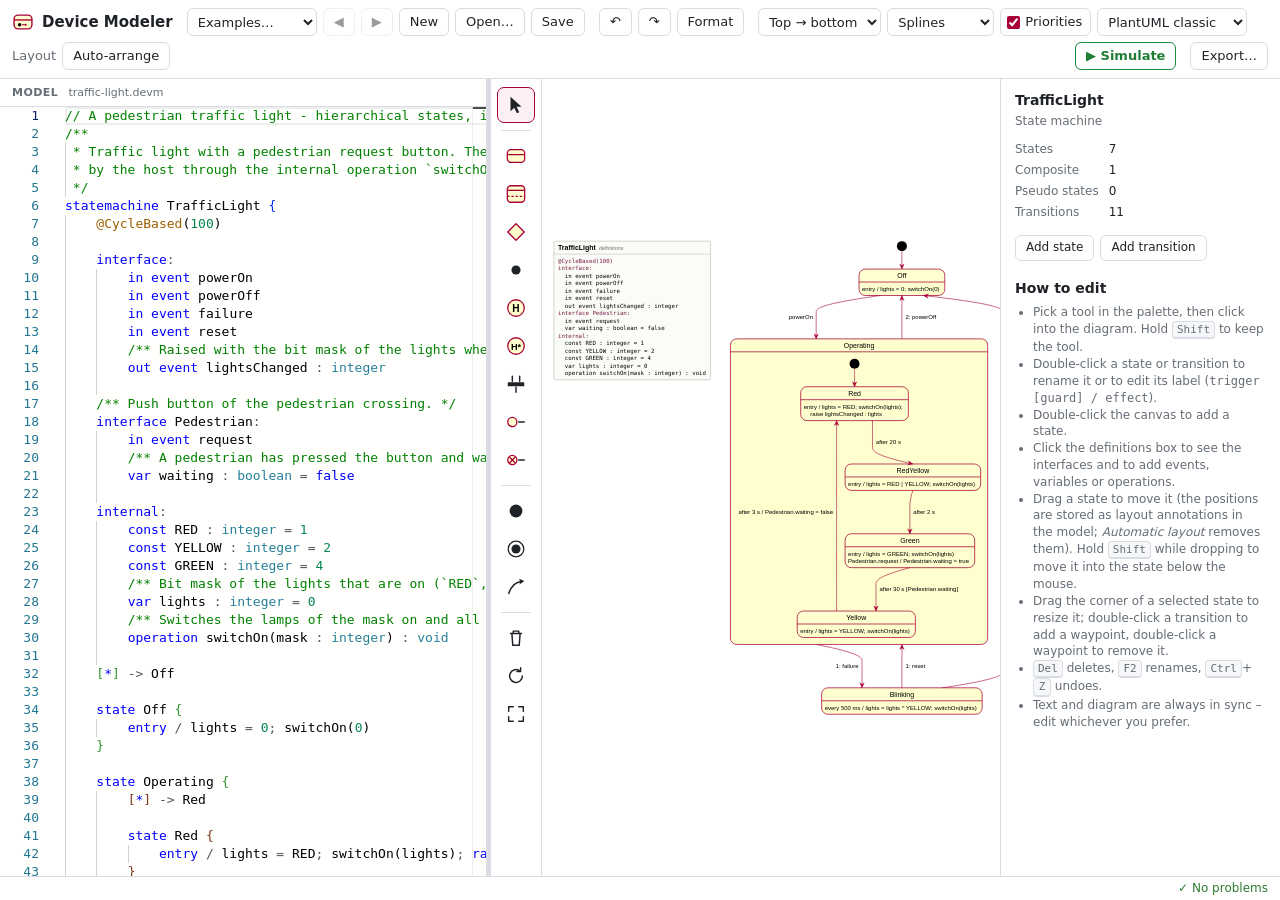
==== claude-device-modeling/index.html @ d7d66daa "Pages: claude/device-modeling (ff1fe227129e384392d57b3a74434808f0a5ba66)" ====
<!doctype html>
<html lang="en">
<head>
    <meta charset="UTF-8" />
    <meta name="viewport" content="width=device-width, initial-scale=1.0" />
    <title>Device Modeler</title>
    <link rel="icon" href="data:image/svg+xml,%3Csvg xmlns='http://www.w3.org/2000/svg' viewBox='0 0 32 32'%3E%3Crect x='3' y='6' width='26' height='20' rx='6' fill='%23fefece' stroke='%23a80036' stroke-width='2'/%3E%3Cline x1='3' y1='13' x2='29' y2='13' stroke='%23a80036' stroke-width='2'/%3E%3C/svg%3E" />
  <script type="module" crossorigin src="./assets/index-OxEZgNRD.js"></script>
  <link rel="stylesheet" crossorigin href="./assets/index-o0BodVpq.css">
</head>
<body>
    <header class="toolbar">
        <div class="brand" title="Hierarchical State Machine Modeler">
            <svg viewBox="0 0 32 32" width="22" height="22" aria-hidden="true"><rect x="3" y="6" width="26" height="20" rx="6" fill="#fefece" stroke="#a80036" stroke-width="2"/><line x1="3" y1="13" x2="29" y2="13" stroke="#a80036" stroke-width="2"/><circle cx="11" cy="20" r="2.5" fill="#000"/><path d="M14 20 H20" stroke="#a80036" stroke-width="1.5"/><path d="M22 20 l-3 -2 v4 z" fill="#a80036"/></svg>
            <span>Device Modeler</span>
        </div>
        <div class="group">
            <select id="example-select" title="Load an example or open a file of the workspace (imports are resolved against these files)">
                <option value="">Examples…</option>
            </select>
            <button id="btn-back" title="Back (Alt+←)" aria-label="Back" disabled>◀</button>
            <button id="btn-forward" title="Forward (Alt+→)" aria-label="Forward" disabled>▶</button>
            <button id="btn-new" title="New state machine">New</button>
            <button id="btn-open" title="Open .devm files (the other files of a multiple selection can be imported) or import an itemis CREATE .sct file">Open…</button>
            <button id="btn-save" title="Download the model (.devm)">Save</button>
            <input type="file" id="file-input" accept=".devm,.txt,.sct,.h,.hpp,.hh,.hxx" multiple hidden />
        </div>
        <div class="group">
            <button id="btn-undo" title="Undo (Ctrl+Z)">↶</button>
            <button id="btn-redo" title="Redo (Ctrl+Y)">↷</button>
            <button id="btn-format" title="Format the text (Shift+Alt+F)">Format</button>
        </div>
        <div class="group">
            <label><span class="label-text">Layout</span>
                <select id="direction-select" title="Layout direction">
                    <option value="DOWN">Top → bottom</option>
                    <option value="RIGHT">Left → right</option>
                </select>
            </label>
            <label><span class="label-text">Edges</span>
                <select id="routing-select" title="Edge routing">
                    <option value="SPLINES">Splines</option>
                    <option value="ORTHOGONAL">Orthogonal</option>
                    <option value="POLYLINE">Polyline</option>
                </select>
            </label>
            <label class="toggle" title="Show the priorities of transitions leaving a state with several outgoing transitions">
                <input type="checkbox" id="priorities-toggle" checked /><span>Priorities</span>
            </label>
            <label><span class="label-text">Theme</span>
                <select id="theme-select" title="Theme">
                    <option value="classic">PlantUML classic</option>
                    <option value="modern">PlantUML modern</option>
                    <option value="dark">Dark</option>
                </select>
            </label>
        </div>
        <div class="group" id="layout-group">
            <span class="label-text layout-label">Layout</span>
            <button id="btn-arrange" title="Arrange all elements automatically and keep the positions as layout annotations in the model (they can then be adjusted by dragging)">Auto-arrange</button>
            <button id="btn-reset-layout" title="Remove the layout annotations from the model: the diagram is laid out automatically again (an earlier arrangement is restored with undo, Ctrl+Z)" hidden>Automatic layout</button>
        </div>
        <div class="spacer"></div>
        <div class="group">
            <button id="btn-simulate" class="simulate" title="Simulate the state machine (the model must not contain errors)">▶ Simulate</button>
        </div>
        <div class="group">
            <button id="btn-export" title="Export the diagram as SVG or PNG">Export…</button>
        </div>
    </header>
    <main>
        <section id="editor-pane">
            <div class="pane-title">Model <span id="file-name"></span></div>
            <div id="editor"></div>
        </section>
        <div id="splitter" title="Drag to resize"></div>
        <section id="diagram-pane">
            <div id="palette" role="toolbar" aria-label="Tools"></div>
            <div id="diagram-area" class="theme-classic">
                <div id="sprotty"></div>
                <div id="sprotty_hidden"></div>
                <div id="diagram-banner" hidden></div>
                <div id="diagram-hint"></div>
            </div>
            <aside id="properties"></aside>
        </section>
    </main>
    <footer id="statusbar">
        <span id="status-message"></span>
        <span class="spacer"></span>
        <span id="status-problems"></span>
    </footer>
    <div id="modal" hidden>
        <div class="modal-dialog">
            <div class="modal-header"><span id="modal-title"></span><button id="modal-close" title="Close">✕</button></div>
            <div id="modal-body"></div>
        </div>
    </div>
</body>
</html>
---- claude-device-modeling/assets/index-o0BodVpq.css ----
.sprotty{padding:0;font-family:Helvetica Neue,Helvetica,Arial,sans-serif}.sprotty-root{position:relative}.sprotty-hidden{display:block;position:absolute;width:0px;height:0px}.sprotty-popup{font-family:Helvetica Neue,Helvetica,Arial,sans-serif;position:absolute;background:#fff;border-radius:5px;border:1px solid;max-width:400px;min-width:100px}.sprotty-popup>div{margin:10px}.sprotty-popup-closed{display:none}.sprotty-projection-bar.horizontal{position:absolute;width:100%;height:20px;left:0;bottom:0}.sprotty-projection-bar.vertical{position:absolute;width:20px;height:100%;right:0;top:0}.sprotty-viewport{z-index:1;border-style:solid;border-width:2px}.sprotty-projection-bar.horizontal .sprotty-projection,.sprotty-projection-bar.horizontal .sprotty-viewport{position:absolute;height:100%;top:0}.sprotty-projection-bar.vertical .sprotty-projection,.sprotty-projection-bar.vertical .sprotty-viewport{position:absolute;width:100%;left:0}@keyframes spin{to{transform:rotate(360deg)}}.animation-spin{animation:spin 1.5s linear infinite}.sprotty-missing{stroke-width:1;stroke:red;fill:red;font-size:14pt;text-anchor:start}.sprotty-junction{stroke:#000;stroke-width:1;fill:#fff}:root{--ui-bg: #f6f7f9;--ui-panel: #ffffff;--ui-border: #d9dde3;--ui-text: #1f2328;--ui-muted: #656d76;--ui-accent: #a80036;--ui-accent-soft: #fdf0f3;--ui-select: #1a73e8;--ui-input: #ffffff;--ui-hover: #eef0f3;color-scheme:light}body.ui-dark{--ui-bg: #16191d;--ui-panel: #1e2227;--ui-border: #343a42;--ui-text: #e6edf3;--ui-muted: #8b949e;--ui-accent: #ff7b9c;--ui-accent-soft: #2d1f25;--ui-select: #58a6ff;--ui-input: #16191d;--ui-hover: #2a3038;color-scheme:dark}*{box-sizing:border-box}html,body{margin:0;height:100%;overflow:hidden}body{display:grid;grid-template-rows:auto 1fr auto;font:13px/1.4 system-ui,-apple-system,Segoe UI,Roboto,sans-serif;color:var(--ui-text);background:var(--ui-bg)}button,select,input,textarea{font:inherit;color:inherit}button,select{height:28px;padding:0 10px;border:1px solid var(--ui-border);border-radius:6px;background:var(--ui-panel);cursor:pointer}button:hover,select:hover{background:var(--ui-hover)}button.primary{background:var(--ui-accent);border-color:var(--ui-accent);color:#fff}.toolbar{display:flex;flex-wrap:wrap;align-items:center;gap:6px 14px;padding:8px 12px;background:var(--ui-panel);border-bottom:1px solid var(--ui-border)}.toolbar .brand{display:flex;align-items:center;gap:8px;font-weight:650;font-size:15px;white-space:nowrap}.toolbar .group{display:flex;align-items:center;gap:6px}.toolbar label{display:flex;align-items:center;gap:5px;color:var(--ui-muted)}.toolbar label select{color:var(--ui-text)}.toolbar label.toggle{height:28px;padding:0 8px 0 6px;border:1px solid var(--ui-border);border-radius:6px;background:var(--ui-panel);color:var(--ui-text);cursor:pointer;user-select:none}.toolbar label.toggle input{margin:0;accent-color:var(--ui-accent)}.toolbar select{max-width:150px;padding:0 6px}#example-select{max-width:130px}@media(max-width:1600px){.toolbar label .label-text{display:none}}.spacer{flex:1}main{display:grid;grid-template-columns:var(--editor-width, 38%) 5px 1fr;min-height:0}#editor-pane{display:flex;flex-direction:column;min-width:0;background:var(--ui-panel)}.pane-title{padding:6px 12px;font-size:11px;font-weight:600;letter-spacing:.04em;text-transform:uppercase;color:var(--ui-muted);border-bottom:1px solid var(--ui-border)}.pane-title #file-name{text-transform:none;font-weight:400;letter-spacing:0;margin-left:6px}#editor{flex:1;min-height:0}#splitter{cursor:col-resize;background:var(--ui-border)}#splitter:hover,#splitter.dragging{background:var(--ui-select)}#diagram-pane{position:relative;display:grid;grid-template-columns:auto 1fr auto;min-width:0;min-height:0}#palette{display:flex;flex-direction:column;gap:2px;padding:8px 6px;background:var(--ui-panel);border-right:1px solid var(--ui-border);overflow-y:auto}#palette .separator{height:1px;margin:5px 4px;background:var(--ui-border)}#palette button{display:grid;place-items:center;width:38px;height:36px;padding:0;border:1px solid transparent;background:transparent;border-radius:7px}#palette button:hover{background:var(--ui-hover)}#palette button.active{background:var(--ui-accent-soft);border-color:var(--ui-accent)}#palette button:disabled{opacity:.35;cursor:default}.icon-state{fill:#fefece;stroke:#a80036;stroke-width:1.4}.icon-stroke{stroke:#a80036;stroke-width:1.4}.icon-fill-dark{fill:var(--ui-text)}.icon-final{fill:none;stroke:var(--ui-text);stroke-width:1.4}.icon-edge{fill:none;stroke:var(--ui-text);stroke-width:1.6;stroke-linecap:round;stroke-linejoin:round}.icon-arrow{fill:var(--ui-text)}.icon-text{fill:#000;font-weight:700}.icon-thread{fill:#f4f7fb;stroke:#7f95ab;stroke-width:1.4}.icon-port-async{fill:#a80036;stroke:#a80036;stroke-width:1.4}.icon-port-sync{fill:#fff;stroke:#a80036;stroke-width:1.4}.icon-chevron{fill:none;stroke:#a80036;stroke-width:1.4;stroke-linecap:round;stroke-linejoin:round}.icon-chevron-light{fill:none;stroke:#fff;stroke-width:1.4;stroke-linecap:round;stroke-linejoin:round}#diagram-area{position:relative;user-select:none;min-width:0;min-height:0;overflow:hidden}#sprotty{position:absolute;inset:0;background:var(--devm-bg)}#sprotty svg:focus{outline:none}#diagram-area.tool-active svg{cursor:crosshair}#sprotty svg{width:100%;height:100%;display:block}#sprotty_hidden{position:absolute;visibility:hidden;width:0;height:0;overflow:hidden}#diagram-banner{position:absolute;top:10px;left:50%;transform:translate(-50%);padding:6px 14px;border-radius:6px;background:#fff4e5;border:1px solid #f5a623;color:#6b4200;box-shadow:0 2px 8px #0000001f;pointer-events:none}#diagram-hint{position:absolute;bottom:10px;left:50%;transform:translate(-50%);padding:5px 12px;border-radius:14px;background:#1f2328d9;color:#fff;font-size:12px;pointer-events:none;width:max-content;max-width:calc(100% - 40px);box-sizing:border-box;text-align:center;opacity:0;transition:opacity .15s}#diagram-hint.visible{opacity:1}#diagram-breadcrumb{position:absolute;top:10px;left:12px;max-width:calc(100% - 260px);display:flex;flex-wrap:wrap;align-items:center;gap:4px 6px;padding:4px 10px;border-radius:6px;background:var(--ui-panel);border:1px solid var(--ui-border);box-shadow:0 2px 6px #00000014;font-size:12px;color:var(--ui-text, inherit)}#diagram-breadcrumb[hidden]{display:none}#diagram-breadcrumb .breadcrumb-prefix{color:var(--ui-muted, #6a737d)}#diagram-breadcrumb a,#properties a.nav-link{color:var(--ui-accent, #0969da);text-decoration:none}#diagram-breadcrumb a:hover,#properties a.nav-link:hover{text-decoration:underline}#diagram-breadcrumb .breadcrumb-current{font-weight:600}#diagram-breadcrumb .breadcrumb-separator{color:var(--ui-muted, #6a737d)}#sprotty .ibd-instance-type:hover,#sprotty .ibd-port-type:hover{text-decoration:underline;cursor:pointer}#sprotty .ibd-type{cursor:pointer}.connector-preview{position:absolute;inset:0;width:100%;height:100%;pointer-events:none;overflow:visible}.connector-preview line{stroke:var(--devm-select, #1a73e8);stroke-width:1.6;stroke-dasharray:5 4}.connector-preview line.status-ok{stroke:#2e7d32;stroke-dasharray:none}.connector-preview line.status-problem{stroke:#ef6c00}.connector-preview line.status-invalid{stroke:#c62828}#sprotty .ibd-port.connect-ok .ibd-port-shape{stroke:#2e7d32;stroke-width:3px}#sprotty .ibd-port.connect-problem .ibd-port-shape{stroke:#ef6c00;stroke-width:3px}#sprotty .ibd-port.connect-invalid{opacity:.35}#sprotty .ibd-port.connect-source .ibd-port-shape{stroke:var(--devm-select, #1a73e8);stroke-width:3px}#properties .route-section{margin:10px 0 6px}#properties .route-title{font-weight:600;margin-bottom:3px}#properties .route-list{margin:0;padding-left:18px}#properties .route-file{color:var(--ui-muted, #6a737d);font-size:12px}#properties .route-path{font-family:ui-monospace,SFMono-Regular,Menlo,Consolas,monospace;font-size:12px;line-height:1.5}.inline-editor.chooser{padding:6px;border:1px solid var(--ui-border);border-radius:8px;background:var(--ui-panel);box-shadow:0 6px 18px #0003}.chooser-title{margin:0 2px 5px;font-weight:600;font-size:12px}.inline-editor.chooser .chooser-list{max-height:240px;overflow-y:auto;max-width:none;box-shadow:none}.chooser-detail{float:right;opacity:.65;font-size:11px}.chooser-empty{opacity:.6;cursor:default}.ibd-element-choice{position:absolute;top:10px;right:12px;display:flex;align-items:center;gap:6px;padding:4px 8px;border-radius:6px;background:var(--ui-panel);border:1px solid var(--ui-border);box-shadow:0 2px 6px #00000014;font-size:12px;color:var(--ui-text, inherit)}.ibd-element-choice[hidden]{display:none}body:not(.structure-mode) .ibd-element-choice{display:none}#properties{width:280px;overflow-y:auto;background:var(--ui-panel);border-left:1px solid var(--ui-border);padding:12px 14px}#properties h2{margin:0 0 2px;font-size:14px}#properties .kind{color:var(--ui-muted);font-size:12px;margin-bottom:12px}#properties .field{display:flex;flex-direction:column;gap:3px;margin-bottom:10px}#properties .field>span{font-size:11px;font-weight:600;color:var(--ui-muted);text-transform:uppercase;letter-spacing:.03em}#properties input,#properties select,#properties textarea{width:100%;height:28px;padding:3px 7px;border:1px solid var(--ui-border);border-radius:5px;background:var(--ui-input);font-family:ui-monospace,SFMono-Regular,Menlo,Consolas,monospace;font-size:12px}#properties input:focus,#properties select:focus{outline:2px solid var(--ui-select);outline-offset:-1px}#properties .actions{display:flex;flex-wrap:wrap;gap:6px;margin-top:14px}#properties .actions button{font-size:12px;height:26px}#properties button.danger{color:#d32f2f}#properties .hint{color:var(--ui-muted);font-size:12px}#properties .problems{margin:10px 0;padding:0;list-style:none}#properties .problems li{padding:5px 7px;margin-bottom:4px;border-radius:5px;font-size:12px;background:#fff4e5;color:#6b4200}#properties .problems li.error{background:#fdecea;color:#8a1c1c}body.ui-dark #properties .problems li{background:#3a2e1a;color:#f5d08a}body.ui-dark #properties .problems li.error{background:#3d1f1f;color:#ffb4b4}#properties dl{display:grid;grid-template-columns:auto 1fr;gap:4px 10px;margin:8px 0;font-size:12px}#properties dt{color:var(--ui-muted)}#properties dd{margin:0}#properties kbd{display:inline-block;min-width:18px;padding:0 4px;border:1px solid var(--ui-border);border-bottom-width:2px;border-radius:4px;font-size:11px;text-align:center;background:var(--ui-bg)}#statusbar{display:flex;gap:12px;padding:3px 12px;font-size:12px;color:var(--ui-muted);background:var(--ui-panel);border-top:1px solid var(--ui-border);min-height:24px}#statusbar .error{color:#d32f2f}#statusbar .warning{color:#b7791f}#statusbar .ok{color:#2e7d32}#status-problems{cursor:pointer}.inline-editor{position:fixed;z-index:100}.inline-editor input{width:100%;height:30px;padding:0 8px;border:2px solid var(--ui-select);border-radius:6px;background:var(--ui-input);box-shadow:0 4px 14px #0000002e;font-family:ui-monospace,SFMono-Regular,Menlo,Consolas,monospace;font-size:13px;outline:none}.inline-editor.invalid input{border-color:#d32f2f}.inline-editor-message{margin-top:3px;padding:0 4px;color:#d32f2f;font-size:12px;background:var(--ui-panel);border-radius:4px}.inline-editor-message:empty{display:none}.inline-editor-completions{margin:3px 0 0;padding:3px 0;list-style:none;max-width:320px;background:var(--ui-panel);border:1px solid var(--ui-border);border-radius:6px;box-shadow:0 4px 14px #0000002e;font-family:ui-monospace,SFMono-Regular,Menlo,Consolas,monospace;font-size:12px}.inline-editor-completions[hidden]{display:none}.inline-editor-completions li{padding:2px 10px;cursor:pointer}.inline-editor-completions li.selected{background:var(--ui-select);color:#fff}#properties .field-error{margin:-4px 0 8px;color:#d32f2f;font-size:12px}#properties .field-error:empty{display:none}#properties .definition-lines{margin:6px 0 10px;padding:6px 8px;max-height:260px;overflow:auto;border:1px solid var(--ui-border);border-radius:6px;background:var(--ui-bg);font-family:ui-monospace,SFMono-Regular,Menlo,Consolas,monospace;font-size:12px;white-space:pre}#properties fieldset{margin:12px 0 0;padding:8px 10px 4px;border:1px solid var(--ui-border);border-radius:6px}#properties legend{padding:0 4px;font-weight:600}#properties .row{display:flex;gap:8px}#properties .row>*{flex:1;min-width:0}#modal{position:fixed;inset:0;z-index:200;display:grid;place-items:center;background:#00000059}#modal[hidden]{display:none}.modal-dialog{width:min(760px,92vw);max-height:86vh;display:flex;flex-direction:column;background:var(--ui-panel);border-radius:10px;box-shadow:0 10px 40px #0000004d}.modal-header{display:flex;align-items:center;justify-content:space-between;padding:10px 14px;font-weight:600;border-bottom:1px solid var(--ui-border)}.modal-header button{border:none;background:transparent}#modal-body{padding:14px;overflow:auto}#modal-body textarea{width:100%;height:50vh;padding:8px;border:1px solid var(--ui-border);border-radius:6px;background:var(--ui-input);font-family:ui-monospace,SFMono-Regular,Menlo,Consolas,monospace;font-size:12px;resize:vertical}#modal-body .actions{display:flex;gap:8px;margin-top:10px;align-items:center}#modal-body a{color:var(--ui-select)}.devm-selected-range{background:#1a73e824;border-radius:2px}@media(max-width:900px){main{grid-template-columns:1fr;grid-template-rows:35% 5px 1fr}#splitter{cursor:row-resize}#properties{display:none}}.toolbar .layout-label{color:var(--ui-muted)}.toolbar .segmented{display:inline-flex}.toolbar .segmented button{border-radius:0}.toolbar .segmented button:first-child{border-radius:6px 0 0 6px}.toolbar .segmented button:last-child{border-radius:0 6px 6px 0;margin-left:-1px}.toolbar .segmented button.active{background:var(--ui-accent);border-color:var(--ui-accent);color:#fff}.toolbar button.simulate{font-weight:600;color:#1e7e34;border-color:#1e8e3e}.toolbar button.simulate.active{background:#1e8e3e;color:#fff}body.ui-dark .toolbar button.simulate:not(.active){color:#4ade80}.toolbar button:disabled,.toolbar select:disabled,.toolbar label.toggle:has(input:disabled){opacity:.45;cursor:default}body.simulating #palette{opacity:.5}body.simulating #editor-pane .pane-title:after{content:"read-only while simulating";margin-left:8px;padding:1px 6px;border-radius:8px;background:#1e8e3e;color:#fff;text-transform:none;letter-spacing:0;font-weight:500}#properties.simulation{width:360px;padding:10px 12px}#properties .sim-header{display:flex;align-items:center;gap:8px}#properties .sim-header h2{flex:1;overflow:hidden;text-overflow:ellipsis;white-space:nowrap}#properties .sim-header .sim-stop{height:24px;font-size:12px}#properties.simulation .kind{margin-bottom:6px}#properties .sim-status{padding:4px 8px;margin-bottom:8px;border-radius:5px;font-size:12px;background:var(--ui-hover)}#properties .sim-status.playing{background:#e3f5e6;color:#1b5e20}#properties .sim-status.final{background:#e8eaf6;color:#283593}#properties .sim-status.error{background:#fdecea;color:#8a1c1c}body.ui-dark #properties .sim-status.playing{background:#1d3524;color:#9be9a8}body.ui-dark #properties .sim-status.final{background:#23263d;color:#b4bcff}body.ui-dark #properties .sim-status.error{background:#3d1f1f;color:#ffb4b4}#properties .sim-error,#properties .sim-break{padding:8px 10px;margin-bottom:8px;border-radius:6px;font-size:12px;border:1px solid #d32f2f;background:#fdecea;color:#8a1c1c;word-break:break-word}#properties .sim-break{border-color:#e53935;background:#fff4f4}body.ui-dark #properties .sim-error,body.ui-dark #properties .sim-break{background:#3d1f1f;color:#ffb4b4}#properties .sim-error .sim-row,#properties .sim-break .sim-row{margin-top:6px}#properties .sim-controls{display:flex;flex-direction:column;gap:6px;padding-bottom:8px;border-bottom:1px solid var(--ui-border)}#properties .sim-row{display:flex;align-items:center;gap:6px}#properties .sim-row button{height:26px;font-size:12px;padding:0 8px;white-space:nowrap}#properties .sim-row input{width:90px;height:26px}#properties .sim-row select{width:auto;height:26px}#properties .sim-label{min-width:54px;font-size:11px;font-weight:600;color:var(--ui-muted);text-transform:uppercase;letter-spacing:.03em}#properties .sim-time{font-family:ui-monospace,SFMono-Regular,Menlo,Consolas,monospace;font-size:13px;font-weight:600}#properties button.sim-play.active{background:#1e8e3e;border-color:#1e8e3e;color:#fff}#properties button:disabled{opacity:.45;cursor:default}#properties .sim-check{display:flex;align-items:center;gap:6px;font-size:12px}#properties .sim-check input,#properties input.sim-input[type=checkbox]{width:auto;height:auto;margin:0}#properties .sim-section{border-bottom:1px solid var(--ui-border);padding:6px 0}#properties .sim-section>summary{cursor:pointer;font-size:11px;font-weight:600;color:var(--ui-muted);text-transform:uppercase;letter-spacing:.03em;margin-bottom:4px}#properties .sim-active{display:flex;flex-wrap:wrap;gap:4px}#properties .sim-chip{padding:1px 7px;border-radius:10px;background:#d4f5cc;border:1px solid #1e8e3e;color:#145c28;font-size:12px}body.ui-dark #properties .sim-chip{background:#1f4a2b;border-color:#4ade80;color:#c9f7d3}#properties .sim-group{margin:6px 0 2px;font-size:11px;font-style:italic;color:var(--ui-muted)}#properties .sim-event-row{display:flex;gap:6px;margin-bottom:4px}#properties button.sim-event{flex:1;height:26px;font-size:12px;text-align:left;font-family:ui-monospace,SFMono-Regular,Menlo,Consolas,monospace}#properties .sim-event-row input{width:90px;height:26px}#properties button.sim-event.pending{border-color:var(--ui-select);background:#1a73e81f}#properties button.sim-event.pending:after{content:"pending";float:right;font-family:system-ui,sans-serif;font-size:10px;color:var(--ui-select)}#properties .sim-table{width:100%;border-collapse:collapse;font-size:12px}#properties .sim-table th{text-align:left;font-weight:500;color:var(--ui-muted);font-size:11px}#properties .sim-table td{padding:2px 4px 2px 0;vertical-align:middle}#properties .sim-table .sim-name{font-family:ui-monospace,SFMono-Regular,Menlo,Consolas,monospace;width:45%;overflow-wrap:anywhere}#properties .sim-table .sim-value{font-family:ui-monospace,SFMono-Regular,Menlo,Consolas,monospace}#properties .sim-table .sim-value input{height:24px}#properties .sim-table .sim-calls{text-align:right;width:40px;font-variant-numeric:tabular-nums}#properties .sim-group-row td{padding-top:6px;font-size:11px;font-style:italic;color:var(--ui-muted)}#properties tr.flash td{animation:sim-flash 1.2s ease-out}@keyframes sim-flash{0%{background:#ffe082}to{background:transparent}}#properties input.invalid{outline:2px solid #d32f2f;outline-offset:-1px}#properties .sim-log{margin:0;padding:0;list-style:none;max-height:180px;overflow-y:auto;font-family:ui-monospace,SFMono-Regular,Menlo,Consolas,monospace;font-size:11.5px}#properties .sim-log li{padding:1px 2px;white-space:nowrap;overflow:hidden;text-overflow:ellipsis}#properties .sim-log li.link{cursor:pointer}#properties .sim-log li.link:hover{background:var(--ui-hover)}#properties .sim-log .sim-t{display:inline-block;min-width:62px;margin-right:6px;color:var(--ui-muted)}#properties .sim-log li.sim-trace-step{margin-top:3px;font-weight:600}#properties .sim-log li.sim-trace-transition{color:#b85c00}#properties .sim-log li.sim-trace-enter{color:#1e7e34}#properties .sim-log li.sim-trace-exit{color:#6e6e6e}#properties .sim-log li.sim-trace-info{color:#d32f2f}body.ui-dark #properties .sim-log li.sim-trace-transition{color:#ffa94d}body.ui-dark #properties .sim-log li.sim-trace-enter{color:#4ade80}body.ui-dark #properties .sim-log li.sim-trace-exit{color:#8b949e}#properties .sim-struct>summary{cursor:pointer;font-family:ui-monospace,SFMono-Regular,Menlo,Consolas,monospace;font-size:11px;color:var(--ui-muted);overflow-wrap:anywhere}#properties .sim-struct[open]>summary{margin-bottom:2px}#properties .sim-struct-table{width:100%;border-collapse:collapse;border-left:2px solid var(--ui-border)}#properties .sim-struct-table td{padding:1px 0 1px 6px;vertical-align:middle}#properties .sim-struct-table .sim-name{width:1%;white-space:nowrap;font-size:11px;color:var(--ui-muted)}#properties .sim-event-row:has(>.sim-struct){flex-direction:column;gap:2px}#properties select.sim-enum{width:100%}.monaco-aria-container{position:absolute;left:-999em}::-ms-clear{display:none}.monaco-editor .editor-widget input{color:inherit}.monaco-editor{position:relative;overflow:visible;-webkit-text-size-adjust:100%;color:var(--vscode-editor-foreground);background-color:var(--vscode-editor-background);overflow-wrap:initial}.monaco-editor-background{background-color:var(--vscode-editor-background)}.monaco-editor .rangeHighlight{background-color:var(--vscode-editor-rangeHighlightBackground);box-sizing:border-box;border:1px solid var(--vscode-editor-rangeHighlightBorder)}.monaco-editor.hc-black .rangeHighlight,.monaco-editor.hc-light .rangeHighlight{border-style:dotted}.monaco-editor .symbolHighlight{background-color:var(--vscode-editor-symbolHighlightBackground);box-sizing:border-box;border:1px solid var(--vscode-editor-symbolHighlightBorder)}.monaco-editor.hc-black .symbolHighlight,.monaco-editor.hc-light .symbolHighlight{border-style:dotted}.monaco-editor .overflow-guard{position:relative;overflow:hidden}.monaco-editor .view-overlays{position:absolute;top:0}.monaco-editor .view-overlays>div,.monaco-editor .margin-view-overlays>div{position:absolute;width:100%}.monaco-editor .squiggly-error{border-bottom:4px double var(--vscode-editorError-border)}.monaco-editor .squiggly-error:before{display:block;content:"";width:100%;height:100%;background:var(--vscode-editorError-background)}.monaco-editor .squiggly-warning{border-bottom:4px double var(--vscode-editorWarning-border)}.monaco-editor .squiggly-warning:before{display:block;content:"";width:100%;height:100%;background:var(--vscode-editorWarning-background)}.monaco-editor .squiggly-info{border-bottom:4px double var(--vscode-editorInfo-border)}.monaco-editor .squiggly-info:before{display:block;content:"";width:100%;height:100%;background:var(--vscode-editorInfo-background)}.monaco-editor .squiggly-hint{border-bottom:2px dotted var(--vscode-editorHint-border)}.monaco-editor.showUnused .squiggly-unnecessary{border-bottom:2px dashed var(--vscode-editorUnnecessaryCode-border)}.monaco-editor.showDeprecated .squiggly-inline-deprecated{text-decoration:line-through;text-decoration-color:var(--vscode-editor-foreground, inherit)}.monaco-scrollable-element>.scrollbar>.scra{cursor:pointer;font-size:11px!important}.monaco-scrollable-element>.visible{opacity:1;background:#0000;transition:opacity .1s linear;z-index:11}.monaco-scrollable-element>.invisible{opacity:0;pointer-events:none}.monaco-scrollable-element>.invisible.fade{transition:opacity .8s linear}.monaco-scrollable-element>.shadow{position:absolute;display:none}.monaco-scrollable-element>.shadow.top{display:block;top:0;left:3px;height:3px;width:100%;box-shadow:var(--vscode-scrollbar-shadow) 0 6px 6px -6px inset}.monaco-scrollable-element>.shadow.left{display:block;top:3px;left:0;height:100%;width:3px;box-shadow:var(--vscode-scrollbar-shadow) 6px 0 6px -6px inset}.monaco-scrollable-element>.shadow.top-left-corner{display:block;top:0;left:0;height:3px;width:3px}.monaco-scrollable-element>.shadow.top.left{box-shadow:var(--vscode-scrollbar-shadow) 6px 0 6px -6px inset}.monaco-scrollable-element>.scrollbar>.slider{background:var(--vscode-scrollbarSlider-background)}.monaco-scrollable-element>.scrollbar>.slider:hover{background:var(--vscode-scrollbarSlider-hoverBackground)}.monaco-scrollable-element>.scrollbar>.slider.active{background:var(--vscode-scrollbarSlider-activeBackground)}.monaco-editor .inputarea{min-width:0;min-height:0;margin:0;padding:0;position:absolute;outline:none!important;resize:none;border:none;overflow:hidden;color:transparent;background-color:transparent;z-index:-10}.monaco-editor .inputarea.ime-input{z-index:10;caret-color:var(--vscode-editorCursor-foreground);color:var(--vscode-editor-foreground)}.monaco-editor .margin-view-overlays .line-numbers{bottom:0;font-variant-numeric:tabular-nums;position:absolute;text-align:right;display:inline-block;vertical-align:middle;box-sizing:border-box;cursor:default}.monaco-editor .relative-current-line-number{text-align:left;display:inline-block;width:100%}.monaco-editor .margin-view-overlays .line-numbers.lh-odd{margin-top:1px}.monaco-editor .line-numbers{color:var(--vscode-editorLineNumber-foreground)}.monaco-editor .line-numbers.active-line-number{color:var(--vscode-editorLineNumber-activeForeground)}.monaco-editor .margin{background-color:var(--vscode-editorGutter-background)}.monaco-mouse-cursor-text{cursor:text}.monaco-editor .blockDecorations-container{position:absolute;top:0;pointer-events:none}.monaco-editor .blockDecorations-block{position:absolute;box-sizing:border-box}.monaco-editor .view-overlays .current-line,.monaco-editor .margin-view-overlays .current-line{display:block;position:absolute;left:0;top:0;box-sizing:border-box;height:100%}.monaco-editor .margin-view-overlays .current-line.current-line-margin.current-line-margin-both{border-right:0}.monaco-editor .lines-content .cdr{position:absolute;height:100%}.monaco-editor .glyph-margin{position:absolute;top:0}.monaco-editor .glyph-margin-widgets .cgmr{position:absolute;display:flex;align-items:center;justify-content:center}.monaco-editor .glyph-margin-widgets .cgmr.codicon-modifier-spin:before{position:absolute;top:50%;left:50%;transform:translate(-50%,-50%)}.monaco-editor .lines-content .core-guide{position:absolute;box-sizing:border-box;height:100%}.mtkcontrol{color:#fff!important;background:#960000!important}.mtkoverflow{background-color:var(--vscode-button-background, var(--vscode-editor-background));color:var(--vscode-button-foreground, var(--vscode-editor-foreground));border-width:1px;border-style:solid;border-color:var(--vscode-contrastBorder);border-radius:2px;padding:4px;cursor:pointer}.mtkoverflow:hover{background-color:var(--vscode-button-hoverBackground)}.monaco-editor.no-user-select .lines-content,.monaco-editor.no-user-select .view-line,.monaco-editor.no-user-select .view-lines{user-select:none;-webkit-user-select:none}.monaco-editor.mac .lines-content:hover,.monaco-editor.mac .view-line:hover,.monaco-editor.mac .view-lines:hover{user-select:text;-webkit-user-select:text;-ms-user-select:text}.monaco-editor.enable-user-select{user-select:initial;-webkit-user-select:initial}.monaco-editor .view-lines{white-space:nowrap}.monaco-editor .view-line{position:absolute;width:100%}.monaco-editor .lines-content>.view-lines>.view-line>span{top:0;bottom:0;position:absolute}.monaco-editor .mtkw{color:var(--vscode-editorWhitespace-foreground)!important}.monaco-editor .mtkz{display:inline-block;color:var(--vscode-editorWhitespace-foreground)!important}.monaco-editor .lines-decorations{position:absolute;top:0;background:#fff}.monaco-editor .margin-view-overlays .cldr{position:absolute;height:100%}.monaco-editor .margin-view-overlays .cmdr{position:absolute;left:0;width:100%;height:100%}.monaco-editor .minimap.slider-mouseover .minimap-slider{opacity:0;transition:opacity .1s linear}.monaco-editor .minimap.slider-mouseover:hover .minimap-slider,.monaco-editor .minimap.slider-mouseover .minimap-slider.active{opacity:1}.monaco-editor .minimap-slider .minimap-slider-horizontal{background:var(--vscode-minimapSlider-background)}.monaco-editor .minimap-slider:hover .minimap-slider-horizontal{background:var(--vscode-minimapSlider-hoverBackground)}.monaco-editor .minimap-slider.active .minimap-slider-horizontal{background:var(--vscode-minimapSlider-activeBackground)}.monaco-editor .minimap-shadow-visible{box-shadow:var(--vscode-scrollbar-shadow) -6px 0 6px -6px inset}.monaco-editor .minimap-shadow-hidden{position:absolute;width:0}.monaco-editor .minimap-shadow-visible{position:absolute;left:-6px;width:6px}.monaco-editor.no-minimap-shadow .minimap-shadow-visible{position:absolute;left:-1px;width:1px}.minimap.autohide{opacity:0;transition:opacity .5s}.minimap.autohide:hover{opacity:1}.monaco-editor .minimap{z-index:5}.monaco-editor .overlayWidgets{position:absolute;top:0;left:0}.monaco-editor .view-ruler{position:absolute;top:0;box-shadow:1px 0 0 0 var(--vscode-editorRuler-foreground) inset}.monaco-editor .scroll-decoration{position:absolute;top:0;left:0;height:6px;box-shadow:var(--vscode-scrollbar-shadow) 0 6px 6px -6px inset}.monaco-editor .lines-content .cslr{position:absolute}.monaco-editor .focused .selected-text{background-color:var(--vscode-editor-selectionBackground)}.monaco-editor .selected-text{background-color:var(--vscode-editor-inactiveSelectionBackground)}.monaco-editor .top-left-radius{border-top-left-radius:3px}.monaco-editor .bottom-left-radius{border-bottom-left-radius:3px}.monaco-editor .top-right-radius{border-top-right-radius:3px}.monaco-editor .bottom-right-radius{border-bottom-right-radius:3px}.monaco-editor.hc-black .top-left-radius{border-top-left-radius:0}.monaco-editor.hc-black .bottom-left-radius{border-bottom-left-radius:0}.monaco-editor.hc-black .top-right-radius{border-top-right-radius:0}.monaco-editor.hc-black .bottom-right-radius{border-bottom-right-radius:0}.monaco-editor.hc-light .top-left-radius{border-top-left-radius:0}.monaco-editor.hc-light .bottom-left-radius{border-bottom-left-radius:0}.monaco-editor.hc-light .top-right-radius{border-top-right-radius:0}.monaco-editor.hc-light .bottom-right-radius{border-bottom-right-radius:0}.monaco-editor .cursors-layer{position:absolute;top:0}.monaco-editor .cursors-layer>.cursor{position:absolute;overflow:hidden;box-sizing:border-box}.monaco-editor .cursors-layer.cursor-smooth-caret-animation>.cursor{transition:all 80ms}.monaco-editor .cursors-layer.cursor-block-outline-style>.cursor{background:transparent!important;border-style:solid;border-width:1px}.monaco-editor .cursors-layer.cursor-underline-style>.cursor{border-bottom-width:2px;border-bottom-style:solid;background:transparent!important}.monaco-editor .cursors-layer.cursor-underline-thin-style>.cursor{border-bottom-width:1px;border-bottom-style:solid;background:transparent!important}@keyframes monaco-cursor-smooth{0%,20%{opacity:1}60%,to{opacity:0}}@keyframes monaco-cursor-phase{0%,20%{opacity:1}90%,to{opacity:0}}@keyframes monaco-cursor-expand{0%,20%{transform:scaleY(1)}80%,to{transform:scaleY(0)}}.cursor-smooth{animation:monaco-cursor-smooth .5s ease-in-out 0s 20 alternate}.cursor-phase{animation:monaco-cursor-phase .5s ease-in-out 0s 20 alternate}.cursor-expand>.cursor{animation:monaco-cursor-expand .5s ease-in-out 0s 20 alternate}.monaco-editor .mwh{position:absolute;color:var(--vscode-editorWhitespace-foreground)!important}.monaco-editor .diff-hidden-lines-widget{width:100%}.monaco-editor .diff-hidden-lines{height:0px;transform:translateY(-10px);font-size:13px;line-height:14px}.monaco-editor .diff-hidden-lines:not(.dragging) .top:hover,.monaco-editor .diff-hidden-lines:not(.dragging) .bottom:hover,.monaco-editor .diff-hidden-lines .top.dragging,.monaco-editor .diff-hidden-lines .bottom.dragging{background-color:var(--vscode-focusBorder)}.monaco-editor .diff-hidden-lines .top,.monaco-editor .diff-hidden-lines .bottom{transition:background-color .1s ease-out;height:4px;background-color:transparent;background-clip:padding-box;border-bottom:2px solid transparent;border-top:4px solid transparent}.monaco-editor.draggingUnchangedRegion.canMoveTop:not(.canMoveBottom) *,.monaco-editor .diff-hidden-lines .top.canMoveTop:not(.canMoveBottom),.monaco-editor .diff-hidden-lines .bottom.canMoveTop:not(.canMoveBottom){cursor:n-resize!important}.monaco-editor.draggingUnchangedRegion:not(.canMoveTop).canMoveBottom *,.monaco-editor .diff-hidden-lines .top:not(.canMoveTop).canMoveBottom,.monaco-editor .diff-hidden-lines .bottom:not(.canMoveTop).canMoveBottom{cursor:s-resize!important}.monaco-editor.draggingUnchangedRegion.canMoveTop.canMoveBottom *,.monaco-editor .diff-hidden-lines .top.canMoveTop.canMoveBottom,.monaco-editor .diff-hidden-lines .bottom.canMoveTop.canMoveBottom{cursor:ns-resize!important}.monaco-editor .diff-hidden-lines .top{transform:translateY(4px)}.monaco-editor .diff-hidden-lines .bottom{transform:translateY(-6px)}.monaco-editor .diff-unchanged-lines{background:var(--vscode-diffEditor-unchangedCodeBackground)}.monaco-editor .noModificationsOverlay{z-index:1;background:var(--vscode-editor-background);display:flex;justify-content:center;align-items:center}.monaco-editor .diff-hidden-lines .center{background:var(--vscode-diffEditor-unchangedRegionBackground);color:var(--vscode-diffEditor-unchangedRegionForeground);overflow:hidden;display:block;text-overflow:ellipsis;white-space:nowrap;height:24px;box-shadow:inset 0 -5px 5px -7px var(--vscode-diffEditor-unchangedRegionShadow),inset 0 5px 5px -7px var(--vscode-diffEditor-unchangedRegionShadow)}.monaco-editor .diff-hidden-lines .center span.codicon{vertical-align:middle}.monaco-editor .diff-hidden-lines .center a:hover .codicon{cursor:pointer;color:var(--vscode-editorLink-activeForeground)!important}.monaco-editor .diff-hidden-lines div.breadcrumb-item{cursor:pointer}.monaco-editor .diff-hidden-lines div.breadcrumb-item:hover{color:var(--vscode-editorLink-activeForeground)}.monaco-editor .movedOriginal,.monaco-editor .movedModified{border:2px solid var(--vscode-diffEditor-move-border)}.monaco-editor .movedOriginal.currentMove,.monaco-editor .movedModified.currentMove{border:2px solid var(--vscode-diffEditor-moveActive-border)}.monaco-diff-editor .moved-blocks-lines path.currentMove{stroke:var(--vscode-diffEditor-moveActive-border)}.monaco-diff-editor .moved-blocks-lines path{pointer-events:visiblestroke}.monaco-diff-editor .moved-blocks-lines .arrow{fill:var(--vscode-diffEditor-move-border)}.monaco-diff-editor .moved-blocks-lines .arrow.currentMove{fill:var(--vscode-diffEditor-moveActive-border)}.monaco-diff-editor .moved-blocks-lines .arrow-rectangle{fill:var(--vscode-editor-background)}.monaco-diff-editor .moved-blocks-lines{position:absolute;pointer-events:none}.monaco-diff-editor .moved-blocks-lines path{fill:none;stroke:var(--vscode-diffEditor-move-border);stroke-width:2}.monaco-editor .char-delete.diff-range-empty{margin-left:-1px;border-left:solid var(--vscode-diffEditor-removedTextBackground) 3px}.monaco-editor .char-insert.diff-range-empty{border-left:solid var(--vscode-diffEditor-insertedTextBackground) 3px}.monaco-editor .fold-unchanged{cursor:pointer}.monaco-diff-editor .diff-moved-code-block{display:flex;justify-content:flex-end;margin-top:-4px}.monaco-diff-editor .diff-moved-code-block .action-bar .action-label.codicon{width:12px;height:12px;font-size:12px}.monaco-diff-editor .diffOverview{z-index:9}.monaco-diff-editor .diffOverview .diffViewport{z-index:10}.monaco-diff-editor.vs .diffOverview{background:#00000008}.monaco-diff-editor.vs-dark .diffOverview{background:#ffffff03}.monaco-scrollable-element.modified-in-monaco-diff-editor.vs .scrollbar,.monaco-scrollable-element.modified-in-monaco-diff-editor.vs-dark .scrollbar{background:#0000}.monaco-scrollable-element.modified-in-monaco-diff-editor.hc-black .scrollbar,.monaco-scrollable-element.modified-in-monaco-diff-editor.hc-light .scrollbar{background:none}.monaco-scrollable-element.modified-in-monaco-diff-editor .slider{z-index:10}.modified-in-monaco-diff-editor .slider.active{background:#ababab66}.modified-in-monaco-diff-editor.hc-black .slider.active,.modified-in-monaco-diff-editor.hc-light .slider.active{background:none}.monaco-editor .insert-sign,.monaco-diff-editor .insert-sign,.monaco-editor .delete-sign,.monaco-diff-editor .delete-sign{font-size:11px!important;opacity:.7!important;display:flex!important;align-items:center}.monaco-editor.hc-black .insert-sign,.monaco-diff-editor.hc-black .insert-sign,.monaco-editor.hc-black .delete-sign,.monaco-diff-editor.hc-black .delete-sign,.monaco-editor.hc-light .insert-sign,.monaco-diff-editor.hc-light .insert-sign,.monaco-editor.hc-light .delete-sign,.monaco-diff-editor.hc-light .delete-sign{opacity:1}.monaco-editor .inline-deleted-margin-view-zone,.monaco-editor .inline-added-margin-view-zone{text-align:right}.monaco-editor .arrow-revert-change{z-index:10;position:absolute}.monaco-editor .arrow-revert-change:hover{cursor:pointer}.monaco-editor .view-zones .view-lines .view-line span{display:inline-block}.monaco-editor .margin-view-zones .lightbulb-glyph:hover{cursor:pointer}.monaco-editor .char-insert,.monaco-diff-editor .char-insert{background-color:var(--vscode-diffEditor-insertedTextBackground)}.monaco-editor .line-insert,.monaco-diff-editor .line-insert{background-color:var(--vscode-diffEditor-insertedLineBackground, var(--vscode-diffEditor-insertedTextBackground))}.monaco-editor .line-insert,.monaco-editor .char-insert{box-sizing:border-box;border:1px solid var(--vscode-diffEditor-insertedTextBorder)}.monaco-editor.hc-black .line-insert,.monaco-editor.hc-light .line-insert,.monaco-editor.hc-black .char-insert,.monaco-editor.hc-light .char-insert{border-style:dashed}.monaco-editor .line-delete,.monaco-editor .char-delete{box-sizing:border-box;border:1px solid var(--vscode-diffEditor-removedTextBorder)}.monaco-editor.hc-black .line-delete,.monaco-editor.hc-light .line-delete,.monaco-editor.hc-black .char-delete,.monaco-editor.hc-light .char-delete{border-style:dashed}.monaco-editor .inline-added-margin-view-zone,.monaco-editor .gutter-insert,.monaco-diff-editor .gutter-insert{background-color:var(--vscode-diffEditorGutter-insertedLineBackground, var(--vscode-diffEditor-insertedLineBackground), var(--vscode-diffEditor-insertedTextBackground))}.monaco-editor .char-delete,.monaco-diff-editor .char-delete,.monaco-editor .inline-deleted-text{background-color:var(--vscode-diffEditor-removedTextBackground)}.monaco-editor .inline-deleted-text{text-decoration:line-through}.monaco-editor .line-delete,.monaco-diff-editor .line-delete{background-color:var(--vscode-diffEditor-removedLineBackground, var(--vscode-diffEditor-removedTextBackground))}.monaco-editor .inline-deleted-margin-view-zone,.monaco-editor .gutter-delete,.monaco-diff-editor .gutter-delete{background-color:var(--vscode-diffEditorGutter-removedLineBackground, var(--vscode-diffEditor-removedLineBackground), var(--vscode-diffEditor-removedTextBackground))}.monaco-diff-editor.side-by-side .editor.modified{box-shadow:-6px 0 5px -5px var(--vscode-scrollbar-shadow);border-left:1px solid var(--vscode-diffEditor-border)}.monaco-diff-editor.side-by-side .editor.original{box-shadow:6px 0 5px -5px var(--vscode-scrollbar-shadow);border-right:1px solid var(--vscode-diffEditor-border)}.monaco-diff-editor .diffViewport{background:var(--vscode-scrollbarSlider-background)}.monaco-diff-editor .diffViewport:hover{background:var(--vscode-scrollbarSlider-hoverBackground)}.monaco-diff-editor .diffViewport:active{background:var(--vscode-scrollbarSlider-activeBackground)}.monaco-editor .diagonal-fill{background-image:linear-gradient(-45deg,var(--vscode-diffEditor-diagonalFill) 12.5%,#0000 12.5%,#0000 50%,var(--vscode-diffEditor-diagonalFill) 50%,var(--vscode-diffEditor-diagonalFill) 62.5%,#0000 62.5%,#0000 100%);background-size:8px 8px}.monaco-diff-editor .gutter{position:relative;overflow:hidden;flex-shrink:0;flex-grow:0;>div{position:absolute}.gutterItem{opacity:0;transition:opacity .7s;&.showAlways{opacity:1;transition:none}&.noTransition{transition:none}}&:hover .gutterItem{opacity:1;transition:opacity .1s ease-in-out}.gutterItem{.background{position:absolute;height:100%;left:50%;width:1px;border-left:2px var(--vscode-menu-border) solid}.buttons{position:absolute;width:100%;display:flex;justify-content:center;align-items:center;.monaco-toolbar{height:fit-content;.monaco-action-bar{line-height:1;.actions-container{width:fit-content;border-radius:4px;background:var(--vscode-editorGutter-commentRangeForeground);.action-item{&:hover{background:var(--vscode-toolbar-hoverBackground)}.action-label{padding:1px 2px}}}}}}}}.monaco-diff-editor .diff-hidden-lines-compact{display:flex;height:11px;.line-left,.line-right{height:1px;border-top:1px solid;border-color:var(--vscode-editorCodeLens-foreground);opacity:.5;margin:auto;width:100%}.line-left{width:20px}.text{color:var(--vscode-editorCodeLens-foreground);text-wrap:nowrap;font-size:11px;line-height:11px;margin:0 4px}}.monaco-list{position:relative;height:100%;width:100%;white-space:nowrap}.monaco-list.mouse-support{user-select:none;-webkit-user-select:none}.monaco-list>.monaco-scrollable-element{height:100%}.monaco-list-rows{position:relative;width:100%;height:100%}.monaco-list.horizontal-scrolling .monaco-list-rows{width:auto;min-width:100%}.monaco-list-row{position:absolute;box-sizing:border-box;overflow:hidden;width:100%}.monaco-list.mouse-support .monaco-list-row{cursor:pointer;touch-action:none}.monaco-list .monaco-scrollable-element>.scrollbar.vertical,.monaco-pane-view>.monaco-split-view2.vertical>.monaco-scrollable-element>.scrollbar.vertical{z-index:14}.monaco-list-row.scrolling{display:none!important}.monaco-list.element-focused,.monaco-list.selection-single,.monaco-list.selection-multiple{outline:0!important}.monaco-drag-image{display:inline-block;padding:1px 7px;border-radius:10px;font-size:12px;position:absolute;z-index:1000}.monaco-list-type-filter-message{position:absolute;box-sizing:border-box;width:100%;height:100%;top:0;left:0;padding:40px 1em 1em;text-align:center;white-space:normal;opacity:.7;pointer-events:none}.monaco-list-type-filter-message:empty{display:none}.monaco-select-box-dropdown-padding{--dropdown-padding-top: 1px;--dropdown-padding-bottom: 1px}.hc-black .monaco-select-box-dropdown-padding,.hc-light .monaco-select-box-dropdown-padding{--dropdown-padding-top: 3px;--dropdown-padding-bottom: 4px}.monaco-select-box-dropdown-container{display:none;box-sizing:border-box}.monaco-select-box-dropdown-container>.select-box-details-pane>.select-box-description-markdown *{margin:0}.monaco-select-box-dropdown-container>.select-box-details-pane>.select-box-description-markdown a:focus{outline:1px solid -webkit-focus-ring-color;outline-offset:-1px}.monaco-select-box-dropdown-container>.select-box-details-pane>.select-box-description-markdown code{line-height:15px;font-family:var(--monaco-monospace-font)}.monaco-select-box-dropdown-container.visible{display:flex;flex-direction:column;text-align:left;width:1px;overflow:hidden;border-bottom-left-radius:3px;border-bottom-right-radius:3px}.monaco-select-box-dropdown-container>.select-box-dropdown-list-container{flex:0 0 auto;align-self:flex-start;padding-top:var(--dropdown-padding-top);padding-bottom:var(--dropdown-padding-bottom);padding-left:1px;padding-right:1px;width:100%;overflow:hidden;box-sizing:border-box}.monaco-select-box-dropdown-container>.select-box-details-pane{padding:5px}.hc-black .monaco-select-box-dropdown-container>.select-box-dropdown-list-container{padding-top:var(--dropdown-padding-top);padding-bottom:var(--dropdown-padding-bottom)}.monaco-select-box-dropdown-container>.select-box-dropdown-list-container .monaco-list .monaco-list-row{cursor:pointer}.monaco-select-box-dropdown-container>.select-box-dropdown-list-container .monaco-list .monaco-list-row>.option-text{text-overflow:ellipsis;overflow:hidden;padding-left:3.5px;white-space:nowrap;float:left}.monaco-select-box-dropdown-container>.select-box-dropdown-list-container .monaco-list .monaco-list-row>.option-detail{text-overflow:ellipsis;overflow:hidden;padding-left:3.5px;white-space:nowrap;float:left;opacity:.7}.monaco-select-box-dropdown-container>.select-box-dropdown-list-container .monaco-list .monaco-list-row>.option-decorator-right{text-overflow:ellipsis;overflow:hidden;padding-right:10px;white-space:nowrap;float:right}.monaco-select-box-dropdown-container>.select-box-dropdown-list-container .monaco-list .monaco-list-row>.visually-hidden{position:absolute;left:-10000px;top:auto;width:1px;height:1px;overflow:hidden}.monaco-select-box-dropdown-container>.select-box-dropdown-container-width-control{flex:1 1 auto;align-self:flex-start;opacity:0}.monaco-select-box-dropdown-container>.select-box-dropdown-container-width-control>.width-control-div{overflow:hidden;max-height:0px}.monaco-select-box-dropdown-container>.select-box-dropdown-container-width-control>.width-control-div>.option-text-width-control{padding-left:4px;padding-right:8px;white-space:nowrap}.monaco-select-box{width:100%;cursor:pointer;border-radius:2px}.monaco-select-box-dropdown-container{font-size:13px;font-weight:400;text-transform:none}.monaco-action-bar .action-item.select-container{cursor:default}.monaco-action-bar .action-item .monaco-select-box{cursor:pointer;min-width:100px;min-height:18px;padding:2px 23px 2px 8px}.mac .monaco-action-bar .action-item .monaco-select-box{font-size:11px;border-radius:5px}.monaco-action-bar{white-space:nowrap;height:100%}.monaco-action-bar .actions-container{display:flex;margin:0 auto;padding:0;height:100%;width:100%;align-items:center}.monaco-action-bar.vertical .actions-container{display:inline-block}.monaco-action-bar .action-item{display:block;align-items:center;justify-content:center;cursor:pointer;position:relative}.monaco-action-bar .action-item.disabled{cursor:default}.monaco-action-bar .action-item .icon,.monaco-action-bar .action-item .codicon{display:block}.monaco-action-bar .action-item .codicon{display:flex;align-items:center;width:16px;height:16px}.monaco-action-bar .action-label{display:flex;font-size:11px;padding:3px;border-radius:5px}.monaco-action-bar .action-item.disabled .action-label,.monaco-action-bar .action-item.disabled .action-label:before,.monaco-action-bar .action-item.disabled .action-label:hover{color:var(--vscode-disabledForeground)}.monaco-action-bar.vertical{text-align:left}.monaco-action-bar.vertical .action-item{display:block}.monaco-action-bar.vertical .action-label.separator{display:block;border-bottom:1px solid #bbb;padding-top:1px;margin-left:.8em;margin-right:.8em}.monaco-action-bar .action-item .action-label.separator{width:1px;height:16px;margin:5px 4px!important;cursor:default;min-width:1px;padding:0;background-color:#bbb}.secondary-actions .monaco-action-bar .action-label{margin-left:6px}.monaco-action-bar .action-item.select-container{overflow:hidden;flex:1;max-width:170px;min-width:60px;display:flex;align-items:center;justify-content:center;margin-right:10px}.monaco-action-bar .action-item.action-dropdown-item{display:flex}.monaco-action-bar .action-item.action-dropdown-item>.action-dropdown-item-separator{display:flex;align-items:center;cursor:default}.monaco-action-bar .action-item.action-dropdown-item>.action-dropdown-item-separator>div{width:1px}.monaco-component.diff-review{user-select:none;-webkit-user-select:none;z-index:99}.monaco-diff-editor .diff-review{position:absolute}.monaco-component.diff-review .diff-review-line-number{text-align:right;display:inline-block;color:var(--vscode-editorLineNumber-foreground)}.monaco-component.diff-review .diff-review-summary{padding-left:10px}.monaco-component.diff-review .diff-review-shadow{position:absolute;box-shadow:var(--vscode-scrollbar-shadow) 0 -6px 6px -6px inset}.monaco-component.diff-review .diff-review-row{white-space:pre}.monaco-component.diff-review .diff-review-table{display:table;min-width:100%}.monaco-component.diff-review .diff-review-row{display:table-row;width:100%}.monaco-component.diff-review .diff-review-spacer{display:inline-block;width:10px;vertical-align:middle}.monaco-component.diff-review .diff-review-spacer>.codicon{font-size:9px!important}.monaco-component.diff-review .diff-review-actions{display:inline-block;position:absolute;right:10px;top:2px;z-index:100}.monaco-component.diff-review .diff-review-actions .action-label{width:16px;height:16px;margin:2px 0}.monaco-component.diff-review .revertButton{cursor:pointer}:root{--vscode-sash-size: 4px;--vscode-sash-hover-size: 4px}.monaco-sash{position:absolute;z-index:35;touch-action:none}.monaco-sash.disabled{pointer-events:none}.monaco-sash.mac.vertical{cursor:col-resize}.monaco-sash.vertical.minimum{cursor:e-resize}.monaco-sash.vertical.maximum{cursor:w-resize}.monaco-sash.mac.horizontal{cursor:row-resize}.monaco-sash.horizontal.minimum{cursor:s-resize}.monaco-sash.horizontal.maximum{cursor:n-resize}.monaco-sash.disabled{cursor:default!important;pointer-events:none!important}.monaco-sash.vertical{cursor:ew-resize;top:0;width:var(--vscode-sash-size);height:100%}.monaco-sash.horizontal{cursor:ns-resize;left:0;width:100%;height:var(--vscode-sash-size)}.monaco-sash:not(.disabled)>.orthogonal-drag-handle{content:" ";height:calc(var(--vscode-sash-size) * 2);width:calc(var(--vscode-sash-size) * 2);z-index:100;display:block;cursor:all-scroll;position:absolute}.monaco-sash.horizontal.orthogonal-edge-north:not(.disabled)>.orthogonal-drag-handle.start,.monaco-sash.horizontal.orthogonal-edge-south:not(.disabled)>.orthogonal-drag-handle.end{cursor:nwse-resize}.monaco-sash.horizontal.orthogonal-edge-north:not(.disabled)>.orthogonal-drag-handle.end,.monaco-sash.horizontal.orthogonal-edge-south:not(.disabled)>.orthogonal-drag-handle.start{cursor:nesw-resize}.monaco-sash.vertical>.orthogonal-drag-handle.start{left:calc(var(--vscode-sash-size) * -.5);top:calc(var(--vscode-sash-size) * -1)}.monaco-sash.vertical>.orthogonal-drag-handle.end{left:calc(var(--vscode-sash-size) * -.5);bottom:calc(var(--vscode-sash-size) * -1)}.monaco-sash.horizontal>.orthogonal-drag-handle.start{top:calc(var(--vscode-sash-size) * -.5);left:calc(var(--vscode-sash-size) * -1)}.monaco-sash.horizontal>.orthogonal-drag-handle.end{top:calc(var(--vscode-sash-size) * -.5);right:calc(var(--vscode-sash-size) * -1)}.monaco-sash:before{content:"";pointer-events:none;position:absolute;width:100%;height:100%;background:transparent}.monaco-workbench:not(.reduce-motion) .monaco-sash:before{transition:background-color .1s ease-out}.monaco-sash.hover:before,.monaco-sash.active:before{background:var(--vscode-sash-hoverBorder)}.monaco-sash.vertical:before{width:var(--vscode-sash-hover-size);left:calc(50% - (var(--vscode-sash-hover-size) / 2))}.monaco-sash.horizontal:before{height:var(--vscode-sash-hover-size);top:calc(50% - (var(--vscode-sash-hover-size) / 2))}.pointer-events-disabled{pointer-events:none!important}.monaco-sash.debug{background:#0ff}.monaco-sash.debug.disabled{background:#0ff3}.monaco-sash.debug:not(.disabled)>.orthogonal-drag-handle{background:red}.monaco-dropdown{height:100%;padding:0}.monaco-dropdown>.dropdown-label{cursor:pointer;height:100%;display:flex;align-items:center;justify-content:center}.monaco-dropdown>.dropdown-label>.action-label.disabled{cursor:default}.monaco-dropdown-with-primary{display:flex!important;flex-direction:row;border-radius:5px}.monaco-dropdown-with-primary>.action-container>.action-label{margin-right:0}.monaco-dropdown-with-primary>.dropdown-action-container>.monaco-dropdown>.dropdown-label .codicon[class*=codicon-]{font-size:12px;padding-left:0;padding-right:0;line-height:16px;margin-left:-3px}.monaco-dropdown-with-primary>.dropdown-action-container>.monaco-dropdown>.dropdown-label>.action-label{display:block;background-size:16px;background-position:center center;background-repeat:no-repeat}.monaco-toolbar{height:100%}.monaco-toolbar .toolbar-toggle-more{display:inline-block;padding:0}.monaco-action-bar .action-item.menu-entry .action-label.icon{width:16px;height:16px;background-repeat:no-repeat;background-position:50%;background-size:16px}.monaco-action-bar .action-item.menu-entry.text-only .action-label{color:var(--vscode-descriptionForeground);overflow:hidden;border-radius:2px}.monaco-action-bar .action-item.menu-entry.text-only.use-comma:not(:last-of-type) .action-label:after{content:", "}.monaco-action-bar .action-item.menu-entry.text-only+.action-item:not(.text-only)>.monaco-dropdown .action-label{color:var(--vscode-descriptionForeground)}.monaco-dropdown-with-default{display:flex!important;flex-direction:row;border-radius:5px}.monaco-dropdown-with-default>.action-container>.action-label{margin-right:0}.monaco-dropdown-with-default>.action-container.menu-entry>.action-label.icon{width:16px;height:16px;background-repeat:no-repeat;background-position:50%;background-size:16px}.monaco-dropdown-with-default:hover{background-color:var(--vscode-toolbar-hoverBackground)}.monaco-dropdown-with-default>.dropdown-action-container>.monaco-dropdown>.dropdown-label .codicon[class*=codicon-]{font-size:12px;padding-left:0;padding-right:0;line-height:16px;margin-left:-3px}.monaco-dropdown-with-default>.dropdown-action-container>.monaco-dropdown>.dropdown-label>.action-label{display:block;background-size:16px;background-position:center center;background-repeat:no-repeat}.monaco-editor .selection-anchor{background-color:#007acc;width:2px!important}.monaco-editor .bracket-match{box-sizing:border-box;background-color:var(--vscode-editorBracketMatch-background);border:1px solid var(--vscode-editorBracketMatch-border)}.inline-editor-progress-decoration{display:inline-block;width:1em;height:1em}.inline-progress-widget{display:flex!important;justify-content:center;align-items:center}.inline-progress-widget .icon{font-size:80%!important}.inline-progress-widget:hover .icon{font-size:90%!important;animation:none}.inline-progress-widget:hover .icon:before{content:var(--vscode-icon-x-content);font-family:var(--vscode-icon-x-font-family)}.monaco-editor .monaco-editor-overlaymessage{padding-bottom:8px;z-index:10000}.monaco-editor .monaco-editor-overlaymessage.below{padding-bottom:0;padding-top:8px;z-index:10000}@keyframes fadeIn{0%{opacity:0}to{opacity:1}}.monaco-editor .monaco-editor-overlaymessage.fadeIn{animation:fadeIn .15s ease-out}@keyframes fadeOut{0%{opacity:1}to{opacity:0}}.monaco-editor .monaco-editor-overlaymessage.fadeOut{animation:fadeOut .1s ease-out}.monaco-editor .monaco-editor-overlaymessage .message{padding:2px 4px;color:var(--vscode-editorHoverWidget-foreground);background-color:var(--vscode-editorHoverWidget-background);border:1px solid var(--vscode-inputValidation-infoBorder);border-radius:3px}.monaco-editor .monaco-editor-overlaymessage .message p{margin-block:0px}.monaco-editor .monaco-editor-overlaymessage .message a{color:var(--vscode-textLink-foreground)}.monaco-editor .monaco-editor-overlaymessage .message a:hover{color:var(--vscode-textLink-activeForeground)}.monaco-editor.hc-black .monaco-editor-overlaymessage .message,.monaco-editor.hc-light .monaco-editor-overlaymessage .message{border-width:2px}.monaco-editor .monaco-editor-overlaymessage .anchor{width:0!important;height:0!important;border-color:transparent;border-style:solid;z-index:1000;border-width:8px;position:absolute;left:2px}.monaco-editor .monaco-editor-overlaymessage .anchor.top{border-bottom-color:var(--vscode-inputValidation-infoBorder)}.monaco-editor .monaco-editor-overlaymessage .anchor.below{border-top-color:var(--vscode-inputValidation-infoBorder)}.monaco-editor .monaco-editor-overlaymessage:not(.below) .anchor.top,.monaco-editor .monaco-editor-overlaymessage.below .anchor.below{display:none}.monaco-editor .monaco-editor-overlaymessage.below .anchor.top{display:inherit;top:-8px}.monaco-editor .rendered-markdown kbd{background-color:var(--vscode-keybindingLabel-background);color:var(--vscode-keybindingLabel-foreground);border-style:solid;border-width:1px;border-radius:3px;border-color:var(--vscode-keybindingLabel-border);border-bottom-color:var(--vscode-keybindingLabel-bottomBorder);box-shadow:inset 0 -1px 0 var(--vscode-widget-shadow);vertical-align:middle;padding:1px 3px}.rendered-markdown li:has(input[type=checkbox]){list-style-type:none}.monaco-text-button{box-sizing:border-box;display:flex;width:100%;padding:4px;border-radius:2px;text-align:center;cursor:pointer;justify-content:center;align-items:center;border:1px solid var(--vscode-button-border, transparent);line-height:18px}.monaco-text-button:focus{outline-offset:2px!important}.monaco-text-button:hover{text-decoration:none!important}.monaco-button.disabled:focus,.monaco-button.disabled{opacity:.4!important;cursor:default}.monaco-text-button .codicon{margin:0 .2em;color:inherit!important}.monaco-text-button.monaco-text-button-with-short-label{flex-direction:row;flex-wrap:wrap;padding:0 4px;overflow:hidden;height:28px}.monaco-text-button.monaco-text-button-with-short-label>.monaco-button-label{flex-basis:100%}.monaco-text-button.monaco-text-button-with-short-label>.monaco-button-label-short{flex-grow:1;width:0;overflow:hidden}.monaco-text-button.monaco-text-button-with-short-label>.monaco-button-label,.monaco-text-button.monaco-text-button-with-short-label>.monaco-button-label-short{display:flex;justify-content:center;align-items:center;font-weight:400;font-style:inherit;padding:4px 0}.monaco-button-dropdown{display:flex;cursor:pointer}.monaco-button-dropdown.disabled{cursor:default}.monaco-button-dropdown>.monaco-button:focus{outline-offset:-1px!important}.monaco-button-dropdown.disabled>.monaco-button.disabled,.monaco-button-dropdown.disabled>.monaco-button.disabled:focus,.monaco-button-dropdown.disabled>.monaco-button-dropdown-separator{opacity:.4!important}.monaco-button-dropdown>.monaco-button.monaco-text-button{border-right-width:0!important}.monaco-button-dropdown .monaco-button-dropdown-separator{padding:4px 0;cursor:default}.monaco-button-dropdown .monaco-button-dropdown-separator>div{height:100%;width:1px}.monaco-button-dropdown>.monaco-button.monaco-dropdown-button{border:1px solid var(--vscode-button-border, transparent);border-left-width:0!important;border-radius:0 2px 2px 0;display:flex;align-items:center}.monaco-button-dropdown>.monaco-button.monaco-text-button{border-radius:2px 0 0 2px}.monaco-description-button{display:flex;flex-direction:column;align-items:center;margin:4px 5px}.monaco-description-button .monaco-button-description{font-style:italic;font-size:11px;padding:4px 20px}.monaco-description-button .monaco-button-label,.monaco-description-button .monaco-button-description{display:flex;justify-content:center;align-items:center}.monaco-description-button .monaco-button-label>.codicon,.monaco-description-button .monaco-button-description>.codicon{margin:0 .2em;color:inherit!important}.monaco-button.default-colors,.monaco-button-dropdown.default-colors>.monaco-button{color:var(--vscode-button-foreground);background-color:var(--vscode-button-background)}.monaco-button.default-colors:hover,.monaco-button-dropdown.default-colors>.monaco-button:hover{background-color:var(--vscode-button-hoverBackground)}.monaco-button.default-colors.secondary,.monaco-button-dropdown.default-colors>.monaco-button.secondary{color:var(--vscode-button-secondaryForeground);background-color:var(--vscode-button-secondaryBackground)}.monaco-button.default-colors.secondary:hover,.monaco-button-dropdown.default-colors>.monaco-button.secondary:hover{background-color:var(--vscode-button-secondaryHoverBackground)}.monaco-button-dropdown.default-colors .monaco-button-dropdown-separator{background-color:var(--vscode-button-background);border-top:1px solid var(--vscode-button-border);border-bottom:1px solid var(--vscode-button-border)}.monaco-button-dropdown.default-colors .monaco-button.secondary+.monaco-button-dropdown-separator{background-color:var(--vscode-button-secondaryBackground)}.monaco-button-dropdown.default-colors .monaco-button-dropdown-separator>div{background-color:var(--vscode-button-separator)}.post-edit-widget{box-shadow:0 0 8px 2px var(--vscode-widget-shadow);border:1px solid var(--vscode-widget-border, transparent);border-radius:4px;background-color:var(--vscode-editorWidget-background);overflow:hidden}.post-edit-widget .monaco-button{padding:2px;border:none;border-radius:0}.post-edit-widget .monaco-button:hover{background-color:var(--vscode-button-secondaryHoverBackground)!important}.post-edit-widget .monaco-button .codicon{margin:0}@font-face{font-family:codicon;font-display:block;src:url(./codicon-DCmgc-ay.ttf) format("truetype")}.codicon[class*=codicon-]{font: 16px/1 codicon;display:inline-block;text-decoration:none;text-rendering:auto;text-align:center;text-transform:none;-webkit-font-smoothing:antialiased;-moz-osx-font-smoothing:grayscale;user-select:none;-webkit-user-select:none}.codicon-wrench-subaction{opacity:.5}@keyframes codicon-spin{to{transform:rotate(360deg)}}.codicon-sync.codicon-modifier-spin,.codicon-loading.codicon-modifier-spin,.codicon-gear.codicon-modifier-spin,.codicon-notebook-state-executing.codicon-modifier-spin{animation:codicon-spin 1.5s steps(30) infinite}.codicon-modifier-disabled{opacity:.4}.codicon-loading,.codicon-tree-item-loading:before{animation-duration:1s!important;animation-timing-function:cubic-bezier(.53,.21,.29,.67)!important}.monaco-editor .codicon.codicon-symbol-array,.monaco-workbench .codicon.codicon-symbol-array{color:var(--vscode-symbolIcon-arrayForeground)}.monaco-editor .codicon.codicon-symbol-boolean,.monaco-workbench .codicon.codicon-symbol-boolean{color:var(--vscode-symbolIcon-booleanForeground)}.monaco-editor .codicon.codicon-symbol-class,.monaco-workbench .codicon.codicon-symbol-class{color:var(--vscode-symbolIcon-classForeground)}.monaco-editor .codicon.codicon-symbol-method,.monaco-workbench .codicon.codicon-symbol-method{color:var(--vscode-symbolIcon-methodForeground)}.monaco-editor .codicon.codicon-symbol-color,.monaco-workbench .codicon.codicon-symbol-color{color:var(--vscode-symbolIcon-colorForeground)}.monaco-editor .codicon.codicon-symbol-constant,.monaco-workbench .codicon.codicon-symbol-constant{color:var(--vscode-symbolIcon-constantForeground)}.monaco-editor .codicon.codicon-symbol-constructor,.monaco-workbench .codicon.codicon-symbol-constructor{color:var(--vscode-symbolIcon-constructorForeground)}.monaco-editor .codicon.codicon-symbol-value,.monaco-workbench .codicon.codicon-symbol-value,.monaco-editor .codicon.codicon-symbol-enum,.monaco-workbench .codicon.codicon-symbol-enum{color:var(--vscode-symbolIcon-enumeratorForeground)}.monaco-editor .codicon.codicon-symbol-enum-member,.monaco-workbench .codicon.codicon-symbol-enum-member{color:var(--vscode-symbolIcon-enumeratorMemberForeground)}.monaco-editor .codicon.codicon-symbol-event,.monaco-workbench .codicon.codicon-symbol-event{color:var(--vscode-symbolIcon-eventForeground)}.monaco-editor .codicon.codicon-symbol-field,.monaco-workbench .codicon.codicon-symbol-field{color:var(--vscode-symbolIcon-fieldForeground)}.monaco-editor .codicon.codicon-symbol-file,.monaco-workbench .codicon.codicon-symbol-file{color:var(--vscode-symbolIcon-fileForeground)}.monaco-editor .codicon.codicon-symbol-folder,.monaco-workbench .codicon.codicon-symbol-folder{color:var(--vscode-symbolIcon-folderForeground)}.monaco-editor .codicon.codicon-symbol-function,.monaco-workbench .codicon.codicon-symbol-function{color:var(--vscode-symbolIcon-functionForeground)}.monaco-editor .codicon.codicon-symbol-interface,.monaco-workbench .codicon.codicon-symbol-interface{color:var(--vscode-symbolIcon-interfaceForeground)}.monaco-editor .codicon.codicon-symbol-key,.monaco-workbench .codicon.codicon-symbol-key{color:var(--vscode-symbolIcon-keyForeground)}.monaco-editor .codicon.codicon-symbol-keyword,.monaco-workbench .codicon.codicon-symbol-keyword{color:var(--vscode-symbolIcon-keywordForeground)}.monaco-editor .codicon.codicon-symbol-module,.monaco-workbench .codicon.codicon-symbol-module{color:var(--vscode-symbolIcon-moduleForeground)}.monaco-editor .codicon.codicon-symbol-namespace,.monaco-workbench .codicon.codicon-symbol-namespace{color:var(--vscode-symbolIcon-namespaceForeground)}.monaco-editor .codicon.codicon-symbol-null,.monaco-workbench .codicon.codicon-symbol-null{color:var(--vscode-symbolIcon-nullForeground)}.monaco-editor .codicon.codicon-symbol-number,.monaco-workbench .codicon.codicon-symbol-number{color:var(--vscode-symbolIcon-numberForeground)}.monaco-editor .codicon.codicon-symbol-object,.monaco-workbench .codicon.codicon-symbol-object{color:var(--vscode-symbolIcon-objectForeground)}.monaco-editor .codicon.codicon-symbol-operator,.monaco-workbench .codicon.codicon-symbol-operator{color:var(--vscode-symbolIcon-operatorForeground)}.monaco-editor .codicon.codicon-symbol-package,.monaco-workbench .codicon.codicon-symbol-package{color:var(--vscode-symbolIcon-packageForeground)}.monaco-editor .codicon.codicon-symbol-property,.monaco-workbench .codicon.codicon-symbol-property{color:var(--vscode-symbolIcon-propertyForeground)}.monaco-editor .codicon.codicon-symbol-reference,.monaco-workbench .codicon.codicon-symbol-reference{color:var(--vscode-symbolIcon-referenceForeground)}.monaco-editor .codicon.codicon-symbol-snippet,.monaco-workbench .codicon.codicon-symbol-snippet{color:var(--vscode-symbolIcon-snippetForeground)}.monaco-editor .codicon.codicon-symbol-string,.monaco-workbench .codicon.codicon-symbol-string{color:var(--vscode-symbolIcon-stringForeground)}.monaco-editor .codicon.codicon-symbol-struct,.monaco-workbench .codicon.codicon-symbol-struct{color:var(--vscode-symbolIcon-structForeground)}.monaco-editor .codicon.codicon-symbol-text,.monaco-workbench .codicon.codicon-symbol-text{color:var(--vscode-symbolIcon-textForeground)}.monaco-editor .codicon.codicon-symbol-type-parameter,.monaco-workbench .codicon.codicon-symbol-type-parameter{color:var(--vscode-symbolIcon-typeParameterForeground)}.monaco-editor .codicon.codicon-symbol-unit,.monaco-workbench .codicon.codicon-symbol-unit{color:var(--vscode-symbolIcon-unitForeground)}.monaco-editor .codicon.codicon-symbol-variable,.monaco-workbench .codicon.codicon-symbol-variable{color:var(--vscode-symbolIcon-variableForeground)}.monaco-editor .lightBulbWidget{display:flex;align-items:center;justify-content:center}.monaco-editor .lightBulbWidget:hover{cursor:pointer}.monaco-editor .lightBulbWidget.codicon-light-bulb,.monaco-editor .lightBulbWidget.codicon-lightbulb-sparkle{color:var(--vscode-editorLightBulb-foreground)}.monaco-editor .lightBulbWidget.codicon-lightbulb-autofix,.monaco-editor .lightBulbWidget.codicon-lightbulb-sparkle-autofix{color:var(--vscode-editorLightBulbAutoFix-foreground, var(--vscode-editorLightBulb-foreground))}.monaco-editor .lightBulbWidget.codicon-sparkle-filled{color:var(--vscode-editorLightBulbAi-foreground, var(--vscode-icon-foreground))}.monaco-editor .lightBulbWidget:before{position:relative;z-index:2}.monaco-editor .lightBulbWidget:after{position:absolute;top:0;left:0;content:"";display:block;width:100%;height:100%;opacity:.3;z-index:1}.monaco-editor .glyph-margin-widgets .cgmr[class*=codicon-gutter-lightbulb]{display:block;cursor:pointer}.monaco-editor .glyph-margin-widgets .cgmr.codicon-gutter-lightbulb,.monaco-editor .glyph-margin-widgets .cgmr.codicon-gutter-lightbulb-sparkle{color:var(--vscode-editorLightBulb-foreground)}.monaco-editor .glyph-margin-widgets .cgmr.codicon-gutter-lightbulb-auto-fix,.monaco-editor .glyph-margin-widgets .cgmr.codicon-gutter-lightbulb-aifix-auto-fix{color:var(--vscode-editorLightBulbAutoFix-foreground, var(--vscode-editorLightBulb-foreground))}.monaco-editor .glyph-margin-widgets .cgmr.codicon-gutter-lightbulb-sparkle-filled{color:var(--vscode-editorLightBulbAi-foreground, var(--vscode-icon-foreground))}.action-widget{font-size:13px;min-width:160px;max-width:80vw;z-index:40;display:block;width:100%;border:1px solid var(--vscode-editorWidget-border)!important;border-radius:5px;background-color:var(--vscode-editorActionList-background);color:var(--vscode-editorActionList-foreground);padding:4px;box-shadow:0 2px 8px var(--vscode-widget-shadow)}.context-view-block{position:fixed;cursor:initial;left:0;top:0;width:100%;height:100%;z-index:-1}.context-view-pointerBlock{position:fixed;cursor:initial;left:0;top:0;width:100%;height:100%;z-index:2}.action-widget .monaco-list{user-select:none;-webkit-user-select:none;border:none!important;border-width:0!important}.action-widget .monaco-list:focus:before{outline:0!important}.action-widget .monaco-list .monaco-scrollable-element{overflow:visible}.action-widget .monaco-list .monaco-list-row{padding:0 10px;white-space:nowrap;cursor:pointer;touch-action:none;width:100%;border-radius:4px}.action-widget .monaco-list .monaco-list-row.action.focused:not(.option-disabled){background-color:var(--vscode-editorActionList-focusBackground)!important;color:var(--vscode-editorActionList-focusForeground);outline:1px solid var(--vscode-menu-selectionBorder, transparent);outline-offset:-1px}.action-widget .monaco-list-row.group-header{color:var(--vscode-descriptionForeground)!important;font-weight:600;font-size:12px}.action-widget .monaco-list-row.group-header:not(:first-of-type){margin-top:2px}.action-widget .monaco-list .group-header,.action-widget .monaco-list .option-disabled,.action-widget .monaco-list .option-disabled:before,.action-widget .monaco-list .option-disabled .focused,.action-widget .monaco-list .option-disabled .focused:before{cursor:default!important;-webkit-touch-callout:none;-webkit-user-select:none;user-select:none;background-color:transparent!important;outline:0 solid!important}.action-widget .monaco-list-row.action{display:flex;gap:8px;align-items:center}.action-widget .monaco-list-row.action.option-disabled,.action-widget .monaco-list:focus .monaco-list-row.focused.action.option-disabled,.action-widget .monaco-list-row.action.option-disabled .codicon,.action-widget .monaco-list:not(.drop-target):not(.dragging) .monaco-list-row:hover:not(.selected):not(.focused).option-disabled{color:var(--vscode-disabledForeground)}.action-widget .monaco-list-row.action:not(.option-disabled) .codicon{color:inherit}.action-widget .monaco-list-row.action .title{flex:1;overflow:hidden;text-overflow:ellipsis}.action-widget .monaco-list-row.action .monaco-keybinding>.monaco-keybinding-key{background-color:var(--vscode-keybindingLabel-background);color:var(--vscode-keybindingLabel-foreground);border-style:solid;border-width:1px;border-radius:3px;border-color:var(--vscode-keybindingLabel-border);border-bottom-color:var(--vscode-keybindingLabel-bottomBorder);box-shadow:inset 0 -1px 0 var(--vscode-widget-shadow)}.action-widget .action-widget-action-bar{background-color:var(--vscode-editorActionList-background);border-top:1px solid var(--vscode-editorHoverWidget-border);margin-top:2px}.action-widget .action-widget-action-bar:before{display:block;content:"";width:100%}.action-widget .action-widget-action-bar .actions-container{padding:3px 8px 0}.action-widget-action-bar .action-label{color:var(--vscode-textLink-activeForeground);font-size:12px;line-height:22px;padding:0;pointer-events:all}.action-widget-action-bar .action-item{margin-right:16px;pointer-events:none}.action-widget-action-bar .action-label:hover{background-color:transparent!important}.monaco-action-bar .actions-container.highlight-toggled .action-label.checked{background:var(--vscode-actionBar-toggledBackground)!important}.monaco-keybinding{display:flex;align-items:center;line-height:10px}.monaco-keybinding>.monaco-keybinding-key{display:inline-block;border-style:solid;border-width:1px;border-radius:3px;vertical-align:middle;font-size:11px;padding:3px 5px;margin:0 2px}.monaco-keybinding>.monaco-keybinding-key:first-child{margin-left:0}.monaco-keybinding>.monaco-keybinding-key:last-child{margin-right:0}.monaco-keybinding>.monaco-keybinding-key-separator{display:inline-block}.monaco-keybinding>.monaco-keybinding-key-chord-separator{width:6px}.monaco-editor .codelens-decoration{overflow:hidden;display:inline-block;text-overflow:ellipsis;white-space:nowrap;color:var(--vscode-editorCodeLens-foreground);line-height:var(--vscode-editorCodeLens-lineHeight);font-size:var(--vscode-editorCodeLens-fontSize);padding-right:calc(var(--vscode-editorCodeLens-fontSize)*.5);font-feature-settings:var(--vscode-editorCodeLens-fontFeatureSettings);font-family:var(--vscode-editorCodeLens-fontFamily),var(--vscode-editorCodeLens-fontFamilyDefault)}.monaco-editor .codelens-decoration>span,.monaco-editor .codelens-decoration>a{user-select:none;-webkit-user-select:none;white-space:nowrap;vertical-align:sub}.monaco-editor .codelens-decoration>a{text-decoration:none}.monaco-editor .codelens-decoration>a:hover{cursor:pointer;color:var(--vscode-editorLink-activeForeground)!important}.monaco-editor .codelens-decoration>a:hover .codicon{color:var(--vscode-editorLink-activeForeground)!important}.monaco-editor .codelens-decoration .codicon{vertical-align:middle;color:currentColor!important;color:var(--vscode-editorCodeLens-foreground);line-height:var(--vscode-editorCodeLens-lineHeight);font-size:var(--vscode-editorCodeLens-fontSize)}.monaco-editor .codelens-decoration>a:hover .codicon:before{cursor:pointer}@keyframes fadein{0%{opacity:0;visibility:visible}to{opacity:1}}.monaco-editor .codelens-decoration.fadein{animation:fadein .1s linear}.colorpicker-widget{height:190px;user-select:none;-webkit-user-select:none}.colorpicker-color-decoration,.hc-light .colorpicker-color-decoration{border:solid .1em #000;box-sizing:border-box;margin:.1em .2em 0;width:.8em;height:.8em;line-height:.8em;display:inline-block;cursor:pointer}.hc-black .colorpicker-color-decoration,.vs-dark .colorpicker-color-decoration{border:solid .1em #eee}.colorpicker-header{display:flex;height:24px;position:relative;background:url([data-uri]);background-size:9px 9px;image-rendering:pixelated}.colorpicker-header .picked-color{width:240px;display:flex;align-items:center;justify-content:center;line-height:24px;cursor:pointer;color:#fff;flex:1;white-space:nowrap;overflow:hidden}.colorpicker-header .picked-color .picked-color-presentation{white-space:nowrap;margin-left:5px;margin-right:5px}.colorpicker-header .picked-color .codicon{color:inherit;font-size:14px}.colorpicker-header .picked-color.light{color:#000}.colorpicker-header .original-color{width:74px;z-index:inherit;cursor:pointer}.standalone-colorpicker{color:var(--vscode-editorHoverWidget-foreground);background-color:var(--vscode-editorHoverWidget-background);border:1px solid var(--vscode-editorHoverWidget-border)}.colorpicker-header.standalone-colorpicker{border-bottom:none}.colorpicker-header .close-button{cursor:pointer;background-color:var(--vscode-editorHoverWidget-background);border-left:1px solid var(--vscode-editorHoverWidget-border)}.colorpicker-header .close-button-inner-div{width:100%;height:100%;text-align:center}.colorpicker-header .close-button-inner-div:hover{background-color:var(--vscode-toolbar-hoverBackground)}.colorpicker-header .close-icon{padding:3px}.colorpicker-body{display:flex;padding:8px;position:relative}.colorpicker-body .saturation-wrap{overflow:hidden;height:150px;position:relative;min-width:220px;flex:1}.colorpicker-body .saturation-box{height:150px;position:absolute}.colorpicker-body .saturation-selection{width:9px;height:9px;margin:-5px 0 0 -5px;border:1px solid rgb(255,255,255);border-radius:100%;box-shadow:0 0 2px #000c;position:absolute}.colorpicker-body .strip{width:25px;height:150px}.colorpicker-body .standalone-strip{width:25px;height:122px}.colorpicker-body .hue-strip{position:relative;margin-left:8px;cursor:grab;background:linear-gradient(to bottom,red,#ff0 17%,#0f0 33%,#0ff,#00f 67%,#f0f 83%,red)}.colorpicker-body .opacity-strip{position:relative;margin-left:8px;cursor:grab;background:url([data-uri]);background-size:9px 9px;image-rendering:pixelated}.colorpicker-body .strip.grabbing{cursor:grabbing}.colorpicker-body .slider{position:absolute;top:0;left:-2px;width:calc(100% + 4px);height:4px;box-sizing:border-box;border:1px solid rgba(255,255,255,.71);box-shadow:0 0 1px #000000d9}.colorpicker-body .strip .overlay{height:150px;pointer-events:none}.colorpicker-body .standalone-strip .standalone-overlay{height:122px;pointer-events:none}.standalone-colorpicker-body{display:block;border:1px solid transparent;border-bottom:1px solid var(--vscode-editorHoverWidget-border);overflow:hidden}.colorpicker-body .insert-button{position:absolute;height:20px;width:58px;padding:0;right:8px;bottom:8px;background:var(--vscode-button-background);color:var(--vscode-button-foreground);border-radius:2px;border:none;cursor:pointer}.colorpicker-body .insert-button:hover{background:var(--vscode-button-hoverBackground)}.monaco-editor .inlineSuggestionsHints.withBorder{z-index:39;color:var(--vscode-editorHoverWidget-foreground);background-color:var(--vscode-editorHoverWidget-background);border:1px solid var(--vscode-editorHoverWidget-border)}.monaco-editor .inlineSuggestionsHints a,.monaco-editor .inlineSuggestionsHints a:hover{color:var(--vscode-foreground)}.monaco-editor .inlineSuggestionsHints .keybinding{display:flex;margin-left:4px;opacity:.6}.monaco-editor .inlineSuggestionsHints .keybinding .monaco-keybinding-key{font-size:8px;padding:2px 3px}.monaco-editor .inlineSuggestionsHints .availableSuggestionCount a{display:flex;min-width:19px;justify-content:center}.monaco-editor .inlineSuggestionStatusBarItemLabel{margin-right:2px}.monaco-hover{cursor:default;position:absolute;overflow:hidden;user-select:text;-webkit-user-select:text;box-sizing:border-box;animation:fadein .1s linear;line-height:1.5em;white-space:var(--vscode-hover-whiteSpace, normal)}.monaco-hover.hidden{display:none}.monaco-hover a:hover:not(.disabled){cursor:pointer}.monaco-hover .hover-contents:not(.html-hover-contents){padding:4px 8px}.monaco-hover .markdown-hover>.hover-contents:not(.code-hover-contents){max-width:var(--vscode-hover-maxWidth, 500px);word-wrap:break-word}.monaco-hover .markdown-hover>.hover-contents:not(.code-hover-contents) hr{min-width:100%}.monaco-hover p,.monaco-hover .code,.monaco-hover ul,.monaco-hover h1,.monaco-hover h2,.monaco-hover h3,.monaco-hover h4,.monaco-hover h5,.monaco-hover h6{margin:8px 0}.monaco-hover h1,.monaco-hover h2,.monaco-hover h3,.monaco-hover h4,.monaco-hover h5,.monaco-hover h6{line-height:1.1}.monaco-hover code{font-family:var(--monaco-monospace-font)}.monaco-hover hr{box-sizing:border-box;border-left:0px;border-right:0px;margin:4px -8px -4px;height:1px}.monaco-hover p:first-child,.monaco-hover .code:first-child,.monaco-hover ul:first-child{margin-top:0}.monaco-hover p:last-child,.monaco-hover .code:last-child,.monaco-hover ul:last-child{margin-bottom:0}.monaco-hover ul,.monaco-hover ol{padding-left:20px}.monaco-hover li>p{margin-bottom:0}.monaco-hover li>ul{margin-top:0}.monaco-hover code{border-radius:3px;padding:0 .4em}.monaco-hover .monaco-tokenized-source{white-space:var(--vscode-hover-sourceWhiteSpace, pre-wrap)}.monaco-hover .hover-row.status-bar{font-size:12px;line-height:22px}.monaco-hover .hover-row.status-bar .info{font-style:italic;padding:0 8px}.monaco-hover .hover-row.status-bar .actions{display:flex;padding:0 8px;width:100%}.monaco-hover .hover-row.status-bar .actions .action-container{margin-right:16px;cursor:pointer}.monaco-hover .hover-row.status-bar .actions .action-container .action .icon{padding-right:4px}.monaco-hover .hover-row.status-bar .actions .action-container a{color:var(--vscode-textLink-foreground);text-decoration:var(--text-link-decoration)}.monaco-hover .markdown-hover .hover-contents .codicon{color:inherit;font-size:inherit;vertical-align:middle}.monaco-hover .hover-contents a.code-link:hover,.monaco-hover .hover-contents a.code-link{color:inherit}.monaco-hover .hover-contents a.code-link:before{content:"("}.monaco-hover .hover-contents a.code-link:after{content:")"}.monaco-hover .hover-contents a.code-link>span{text-decoration:underline;border-bottom:1px solid transparent;text-underline-position:under;color:var(--vscode-textLink-foreground)}.monaco-hover .hover-contents a.code-link>span:hover{color:var(--vscode-textLink-activeForeground)}.monaco-hover .markdown-hover .hover-contents:not(.code-hover-contents):not(.html-hover-contents) span{margin-bottom:4px;display:inline-block}.monaco-hover .markdown-hover .hover-contents:not(.code-hover-contents):not(.html-hover-contents) span.codicon{margin-bottom:2px}.monaco-hover-content .action-container a{-webkit-user-select:none;user-select:none}.monaco-hover-content .action-container.disabled{pointer-events:none;opacity:.4;cursor:default}.monaco-editor .peekview-widget .head{box-sizing:border-box;display:flex;justify-content:space-between;flex-wrap:nowrap}.monaco-editor .peekview-widget .head .peekview-title{display:flex;align-items:baseline;font-size:13px;margin-left:20px;min-width:0;text-overflow:ellipsis;overflow:hidden}.monaco-editor .peekview-widget .head .peekview-title.clickable{cursor:pointer}.monaco-editor .peekview-widget .head .peekview-title .dirname:not(:empty){font-size:.9em;margin-left:.5em}.monaco-editor .peekview-widget .head .peekview-title .meta{white-space:nowrap;overflow:hidden;text-overflow:ellipsis}.monaco-editor .peekview-widget .head .peekview-title .dirname,.monaco-editor .peekview-widget .head .peekview-title .filename{overflow:hidden;text-overflow:ellipsis;white-space:nowrap}.monaco-editor .peekview-widget .head .peekview-title .meta:not(:empty):before{content:"-";padding:0 .3em}.monaco-editor .peekview-widget .head .peekview-actions{flex:1;text-align:right;padding-right:2px}.monaco-editor .peekview-widget .head .peekview-actions>.monaco-action-bar{display:inline-block}.monaco-editor .peekview-widget .head .peekview-actions>.monaco-action-bar,.monaco-editor .peekview-widget .head .peekview-actions>.monaco-action-bar>.actions-container{height:100%}.monaco-editor .peekview-widget>.body{border-top:1px solid;position:relative}.monaco-editor .peekview-widget .head .peekview-title .codicon{margin-right:4px;align-self:center}.monaco-editor .peekview-widget .monaco-list .monaco-list-row.focused .codicon{color:inherit!important}.monaco-editor .zone-widget{position:absolute;z-index:10}.monaco-editor .zone-widget .zone-widget-container{border-top-style:solid;border-bottom-style:solid;border-top-width:0;border-bottom-width:0;position:relative}.monaco-split-view2{position:relative;width:100%;height:100%}.monaco-split-view2>.sash-container{position:absolute;width:100%;height:100%;pointer-events:none}.monaco-split-view2>.sash-container>.monaco-sash{pointer-events:initial}.monaco-split-view2>.monaco-scrollable-element{width:100%;height:100%}.monaco-split-view2>.monaco-scrollable-element>.split-view-container{width:100%;height:100%;white-space:nowrap;position:relative}.monaco-split-view2>.monaco-scrollable-element>.split-view-container>.split-view-view{white-space:initial;position:absolute}.monaco-split-view2>.monaco-scrollable-element>.split-view-container>.split-view-view:not(.visible){display:none}.monaco-split-view2.vertical>.monaco-scrollable-element>.split-view-container>.split-view-view{width:100%}.monaco-split-view2.horizontal>.monaco-scrollable-element>.split-view-container>.split-view-view{height:100%}.monaco-split-view2.separator-border>.monaco-scrollable-element>.split-view-container>.split-view-view:not(:first-child):before{content:" ";position:absolute;top:0;left:0;z-index:5;pointer-events:none;background-color:var(--separator-border)}.monaco-split-view2.separator-border.horizontal>.monaco-scrollable-element>.split-view-container>.split-view-view:not(:first-child):before{height:100%;width:1px}.monaco-split-view2.separator-border.vertical>.monaco-scrollable-element>.split-view-container>.split-view-view:not(:first-child):before{height:1px;width:100%}.monaco-table{display:flex;flex-direction:column;position:relative;height:100%;width:100%;white-space:nowrap;overflow:hidden}.monaco-table>.monaco-split-view2{border-bottom:1px solid transparent}.monaco-table>.monaco-list{flex:1}.monaco-table-tr{display:flex;height:100%}.monaco-table-th{width:100%;height:100%;font-weight:700;overflow:hidden;text-overflow:ellipsis}.monaco-table-th,.monaco-table-td{box-sizing:border-box;flex-shrink:0;overflow:hidden;white-space:nowrap;text-overflow:ellipsis}.monaco-table>.monaco-split-view2 .monaco-sash.vertical:before{content:"";position:absolute;left:calc(var(--vscode-sash-size) / 2);width:0;border-left:1px solid transparent}.monaco-workbench:not(.reduce-motion) .monaco-table>.monaco-split-view2,.monaco-workbench:not(.reduce-motion) .monaco-table>.monaco-split-view2 .monaco-sash.vertical:before{transition:border-color .2s ease-out}.monaco-custom-toggle{margin-left:2px;float:left;cursor:pointer;overflow:hidden;width:20px;height:20px;border-radius:3px;border:1px solid transparent;padding:1px;box-sizing:border-box;user-select:none;-webkit-user-select:none}.monaco-custom-toggle:hover{background-color:var(--vscode-inputOption-hoverBackground)}.hc-black .monaco-custom-toggle:hover,.hc-light .monaco-custom-toggle:hover{border:1px dashed var(--vscode-focusBorder)}.hc-black .monaco-custom-toggle,.hc-light .monaco-custom-toggle,.hc-black .monaco-custom-toggle:hover,.hc-light .monaco-custom-toggle:hover{background:none}.monaco-custom-toggle.monaco-checkbox{height:18px;width:18px;border:1px solid transparent;border-radius:3px;margin-right:9px;margin-left:0;padding:0;opacity:1;background-size:16px!important}.monaco-action-bar .checkbox-action-item{display:flex;align-items:center;border-radius:2px;padding-right:2px}.monaco-action-bar .checkbox-action-item:hover{background-color:var(--vscode-toolbar-hoverBackground)}.monaco-action-bar .checkbox-action-item>.monaco-custom-toggle.monaco-checkbox{margin-right:4px}.monaco-action-bar .checkbox-action-item>.checkbox-label{font-size:12px}.monaco-custom-toggle.monaco-checkbox:not(.checked):before{visibility:hidden}.monaco-inputbox{position:relative;display:block;padding:0;box-sizing:border-box;border-radius:2px;font-size:inherit}.monaco-inputbox>.ibwrapper>.input,.monaco-inputbox>.ibwrapper>.mirror{padding:4px 6px}.monaco-inputbox>.ibwrapper{position:relative;width:100%;height:100%}.monaco-inputbox>.ibwrapper>.input{display:inline-block;box-sizing:border-box;width:100%;height:100%;line-height:inherit;border:none;font-family:inherit;font-size:inherit;resize:none;color:inherit}.monaco-inputbox>.ibwrapper>input{text-overflow:ellipsis}.monaco-inputbox>.ibwrapper>textarea.input{display:block;scrollbar-width:none;outline:none}.monaco-inputbox>.ibwrapper>textarea.input::-webkit-scrollbar{display:none}.monaco-inputbox>.ibwrapper>textarea.input.empty{white-space:nowrap}.monaco-inputbox>.ibwrapper>.mirror{position:absolute;display:inline-block;width:100%;top:0;left:0;box-sizing:border-box;white-space:pre-wrap;visibility:hidden;word-wrap:break-word}.monaco-inputbox-container{text-align:right}.monaco-inputbox-container .monaco-inputbox-message{display:inline-block;overflow:hidden;text-align:left;width:100%;box-sizing:border-box;padding:.4em;font-size:12px;line-height:17px;margin-top:-1px;word-wrap:break-word}.monaco-inputbox .monaco-action-bar{position:absolute;right:2px;top:4px}.monaco-inputbox .monaco-action-bar .action-item{margin-left:2px}.monaco-inputbox .monaco-action-bar .action-item .codicon{background-repeat:no-repeat;width:16px;height:16px}.monaco-findInput{position:relative}.monaco-findInput .monaco-inputbox{font-size:13px;width:100%}.monaco-findInput>.controls{position:absolute;top:3px;right:2px}.vs .monaco-findInput.disabled{background-color:#e1e1e1}.vs-dark .monaco-findInput.disabled{background-color:#333}.monaco-findInput.highlight-0 .controls,.hc-light .monaco-findInput.highlight-0 .controls{animation:monaco-findInput-highlight-0 .1s linear 0s}.monaco-findInput.highlight-1 .controls,.hc-light .monaco-findInput.highlight-1 .controls{animation:monaco-findInput-highlight-1 .1s linear 0s}.hc-black .monaco-findInput.highlight-0 .controls,.vs-dark .monaco-findInput.highlight-0 .controls{animation:monaco-findInput-highlight-dark-0 .1s linear 0s}.hc-black .monaco-findInput.highlight-1 .controls,.vs-dark .monaco-findInput.highlight-1 .controls{animation:monaco-findInput-highlight-dark-1 .1s linear 0s}@keyframes monaco-findInput-highlight-0{0%{background:#fdff00cc}to{background:transparent}}@keyframes monaco-findInput-highlight-1{0%{background:#fdff00cc}99%{background:transparent}}@keyframes monaco-findInput-highlight-dark-0{0%{background:#ffffff70}to{background:transparent}}@keyframes monaco-findInput-highlight-dark-1{0%{background:#ffffff70}99%{background:transparent}}.monaco-tl-row{display:flex;height:100%;align-items:center;position:relative}.monaco-tl-row.disabled{cursor:default}.monaco-tl-indent{height:100%;position:absolute;top:0;left:16px;pointer-events:none}.hide-arrows .monaco-tl-indent{left:12px}.monaco-tl-indent>.indent-guide{display:inline-block;box-sizing:border-box;height:100%;border-left:1px solid transparent}.monaco-workbench:not(.reduce-motion) .monaco-tl-indent>.indent-guide{transition:border-color .1s linear}.monaco-tl-twistie,.monaco-tl-contents{height:100%}.monaco-tl-twistie{font-size:10px;text-align:right;padding-right:6px;flex-shrink:0;width:16px;display:flex!important;align-items:center;justify-content:center;transform:translate(3px)}.monaco-tl-contents{flex:1;overflow:hidden}.monaco-tl-twistie:before{border-radius:20px}.monaco-tl-twistie.collapsed:before{transform:rotate(-90deg)}.monaco-tl-twistie.codicon-tree-item-loading:before{animation:codicon-spin 1.25s steps(30) infinite}.monaco-tree-type-filter{position:absolute;top:0;display:flex;padding:3px;max-width:200px;z-index:100;margin:0 6px;border:1px solid var(--vscode-widget-border);border-bottom-left-radius:4px;border-bottom-right-radius:4px}.monaco-workbench:not(.reduce-motion) .monaco-tree-type-filter{transition:top .3s}.monaco-tree-type-filter.disabled{top:-40px!important}.monaco-tree-type-filter-grab{display:flex!important;align-items:center;justify-content:center;cursor:grab;margin-right:2px}.monaco-tree-type-filter-grab.grabbing{cursor:grabbing}.monaco-tree-type-filter-input{flex:1}.monaco-tree-type-filter-input .monaco-inputbox{height:23px}.monaco-tree-type-filter-input .monaco-inputbox>.ibwrapper>.input,.monaco-tree-type-filter-input .monaco-inputbox>.ibwrapper>.mirror{padding:2px 4px}.monaco-tree-type-filter-input .monaco-findInput>.controls{top:2px}.monaco-tree-type-filter-actionbar{margin-left:4px}.monaco-tree-type-filter-actionbar .monaco-action-bar .action-label{padding:2px}.monaco-list .monaco-scrollable-element .monaco-tree-sticky-container{position:absolute;top:0;left:0;width:100%;height:0;z-index:13;background-color:var(--vscode-sideBar-background)}.monaco-list .monaco-scrollable-element .monaco-tree-sticky-container .monaco-tree-sticky-row.monaco-list-row{position:absolute;width:100%;opacity:1!important;overflow:hidden;background-color:var(--vscode-sideBar-background)}.monaco-list .monaco-scrollable-element .monaco-tree-sticky-container .monaco-tree-sticky-row:hover{background-color:var(--vscode-list-hoverBackground)!important;cursor:pointer}.monaco-list .monaco-scrollable-element .monaco-tree-sticky-container.empty,.monaco-list .monaco-scrollable-element .monaco-tree-sticky-container.empty .monaco-tree-sticky-container-shadow{display:none}.monaco-list .monaco-scrollable-element .monaco-tree-sticky-container .monaco-tree-sticky-container-shadow{position:absolute;bottom:-3px;left:0;height:0px;width:100%}.monaco-list .monaco-scrollable-element .monaco-tree-sticky-container[tabindex="0"]:focus{outline:none}.monaco-editor .zone-widget .zone-widget-container.reference-zone-widget{border-top-width:1px;border-bottom-width:1px}.monaco-editor .reference-zone-widget .inline{display:inline-block;vertical-align:top}.monaco-editor .reference-zone-widget .messages{height:100%;width:100%;text-align:center;padding:3em 0}.monaco-editor .reference-zone-widget .ref-tree{line-height:23px;background-color:var(--vscode-peekViewResult-background);color:var(--vscode-peekViewResult-lineForeground)}.monaco-editor .reference-zone-widget .ref-tree .reference{text-overflow:ellipsis;overflow:hidden}.monaco-editor .reference-zone-widget .ref-tree .reference-file{display:inline-flex;width:100%;height:100%;color:var(--vscode-peekViewResult-fileForeground)}.monaco-editor .reference-zone-widget .ref-tree .monaco-list:focus .selected .reference-file{color:inherit!important}.monaco-editor .reference-zone-widget .ref-tree .monaco-list:focus .monaco-list-rows>.monaco-list-row.selected:not(.highlighted){background-color:var(--vscode-peekViewResult-selectionBackground);color:var(--vscode-peekViewResult-selectionForeground)!important}.monaco-editor .reference-zone-widget .ref-tree .reference-file .count{margin-right:12px;margin-left:auto}.monaco-editor .reference-zone-widget .ref-tree .referenceMatch .highlight{background-color:var(--vscode-peekViewResult-matchHighlightBackground)}.monaco-editor .reference-zone-widget .preview .reference-decoration{background-color:var(--vscode-peekViewEditor-matchHighlightBackground);border:2px solid var(--vscode-peekViewEditor-matchHighlightBorder);box-sizing:border-box}.monaco-editor .reference-zone-widget .preview .monaco-editor .monaco-editor-background,.monaco-editor .reference-zone-widget .preview .monaco-editor .inputarea.ime-input{background-color:var(--vscode-peekViewEditor-background)}.monaco-editor .reference-zone-widget .preview .monaco-editor .margin{background-color:var(--vscode-peekViewEditorGutter-background)}.monaco-editor.hc-black .reference-zone-widget .ref-tree .reference-file,.monaco-editor.hc-light .reference-zone-widget .ref-tree .reference-file{font-weight:700}.monaco-editor.hc-black .reference-zone-widget .ref-tree .referenceMatch .highlight,.monaco-editor.hc-light .reference-zone-widget .ref-tree .referenceMatch .highlight{border:1px dotted var(--vscode-contrastActiveBorder, transparent);box-sizing:border-box}.monaco-count-badge{padding:3px 6px;border-radius:11px;font-size:11px;min-width:18px;min-height:18px;line-height:11px;font-weight:400;text-align:center;display:inline-block;box-sizing:border-box}.monaco-count-badge.long{padding:2px 3px;border-radius:2px;min-height:auto;line-height:normal}.monaco-icon-label{display:flex;overflow:hidden;text-overflow:ellipsis}.monaco-icon-label:before{background-size:16px;background-position:left center;background-repeat:no-repeat;padding-right:6px;width:16px;height:22px;line-height:inherit!important;display:inline-block;-webkit-font-smoothing:antialiased;-moz-osx-font-smoothing:grayscale;vertical-align:top;flex-shrink:0}.monaco-icon-label-iconpath{width:16px;height:16px;padding-left:2px;margin-top:2px;display:flex}.monaco-icon-label-container.disabled{color:var(--vscode-disabledForeground)}.monaco-icon-label>.monaco-icon-label-container{min-width:0;overflow:hidden;text-overflow:ellipsis;flex:1}.monaco-icon-label>.monaco-icon-label-container>.monaco-icon-name-container>.label-name{color:inherit;white-space:pre}.monaco-icon-label>.monaco-icon-label-container>.monaco-icon-name-container>.label-name>.label-separator{margin:0 2px;opacity:.5}.monaco-icon-label>.monaco-icon-label-container>.monaco-icon-suffix-container>.label-suffix{opacity:.7;white-space:pre}.monaco-icon-label>.monaco-icon-label-container>.monaco-icon-description-container>.label-description{opacity:.7;margin-left:.5em;font-size:.9em;white-space:pre}.monaco-icon-label.nowrap>.monaco-icon-label-container>.monaco-icon-description-container>.label-description{white-space:nowrap}.vs .monaco-icon-label>.monaco-icon-label-container>.monaco-icon-description-container>.label-description{opacity:.95}.monaco-icon-label.italic>.monaco-icon-label-container>.monaco-icon-name-container>.label-name,.monaco-icon-label.italic>.monaco-icon-label-container>.monaco-icon-description-container>.label-description{font-style:italic}.monaco-icon-label.deprecated{text-decoration:line-through;opacity:.66}.monaco-icon-label.italic:after{font-style:italic}.monaco-icon-label.strikethrough>.monaco-icon-label-container>.monaco-icon-name-container>.label-name,.monaco-icon-label.strikethrough>.monaco-icon-label-container>.monaco-icon-description-container>.label-description{text-decoration:line-through}.monaco-icon-label:after{opacity:.75;font-size:90%;font-weight:600;margin:auto 16px 0 5px;text-align:center}.monaco-list:focus .selected .monaco-icon-label,.monaco-list:focus .selected .monaco-icon-label:after{color:inherit!important}.monaco-list-row.focused.selected .label-description,.monaco-list-row.selected .label-description{opacity:.8}.monaco-editor .hoverHighlight{background-color:var(--vscode-editor-hoverHighlightBackground)}.monaco-editor .monaco-hover-content{padding-right:2px;padding-bottom:2px;box-sizing:border-box}.monaco-editor .monaco-hover{color:var(--vscode-editorHoverWidget-foreground);background-color:var(--vscode-editorHoverWidget-background);border:1px solid var(--vscode-editorHoverWidget-border);border-radius:3px}.monaco-editor .monaco-hover a{color:var(--vscode-textLink-foreground)}.monaco-editor .monaco-hover a:hover{color:var(--vscode-textLink-activeForeground)}.monaco-editor .monaco-hover .hover-row{display:flex}.monaco-editor .monaco-hover .hover-row .hover-row-contents{min-width:0;display:flex;flex-direction:column}.monaco-editor .monaco-hover .hover-row .verbosity-actions{display:flex;flex-direction:column;padding-left:5px;padding-right:5px;justify-content:end;border-right:1px solid var(--vscode-editorHoverWidget-border)}.monaco-editor .monaco-hover .hover-row .verbosity-actions .codicon{cursor:pointer;font-size:11px}.monaco-editor .monaco-hover .hover-row .verbosity-actions .codicon.enabled{color:var(--vscode-textLink-foreground)}.monaco-editor .monaco-hover .hover-row .verbosity-actions .codicon.disabled{opacity:.6}.monaco-editor .monaco-hover .hover-row .actions{background-color:var(--vscode-editorHoverWidget-statusBarBackground)}.monaco-editor .monaco-hover code{background-color:var(--vscode-textCodeBlock-background)}.monaco-editor.vs .dnd-target,.monaco-editor.hc-light .dnd-target{border-right:2px dotted black;color:#fff}.monaco-editor.vs-dark .dnd-target{border-right:2px dotted #AEAFAD;color:#51504f}.monaco-editor.hc-black .dnd-target{border-right:2px dotted #fff;color:#000}.monaco-editor.mouse-default .view-lines,.monaco-editor.vs-dark.mac.mouse-default .view-lines,.monaco-editor.hc-black.mac.mouse-default .view-lines,.monaco-editor.hc-light.mac.mouse-default .view-lines{cursor:default}.monaco-editor.mouse-copy .view-lines,.monaco-editor.vs-dark.mac.mouse-copy .view-lines,.monaco-editor.hc-black.mac.mouse-copy .view-lines,.monaco-editor.hc-light.mac.mouse-copy .view-lines{cursor:copy}.monaco-editor .findOptionsWidget{background-color:var(--vscode-editorWidget-background);color:var(--vscode-editorWidget-foreground);box-shadow:0 0 8px 2px var(--vscode-widget-shadow);border:2px solid var(--vscode-contrastBorder)}.monaco-editor .find-widget{position:absolute;z-index:35;height:33px;overflow:hidden;line-height:19px;transition:transform .2s linear;padding:0 4px;box-sizing:border-box;transform:translateY(calc(-100% - 10px));box-shadow:0 0 8px 2px var(--vscode-widget-shadow);color:var(--vscode-editorWidget-foreground);border-left:1px solid var(--vscode-widget-border);border-right:1px solid var(--vscode-widget-border);border-bottom:1px solid var(--vscode-widget-border);border-bottom-left-radius:4px;border-bottom-right-radius:4px;background-color:var(--vscode-editorWidget-background)}.monaco-workbench.reduce-motion .monaco-editor .find-widget{transition:transform 0ms linear}.monaco-editor .find-widget textarea{margin:0}.monaco-editor .find-widget.hiddenEditor{display:none}.monaco-editor .find-widget.replaceToggled>.replace-part{display:flex}.monaco-editor .find-widget.visible{transform:translateY(0)}.monaco-editor .find-widget .monaco-inputbox.synthetic-focus{outline:1px solid -webkit-focus-ring-color;outline-offset:-1px;outline-color:var(--vscode-focusBorder)}.monaco-editor .find-widget .monaco-inputbox .input{background-color:transparent;min-height:0}.monaco-editor .find-widget .monaco-findInput .input{font-size:13px}.monaco-editor .find-widget>.find-part,.monaco-editor .find-widget>.replace-part{margin:3px 25px 0 17px;font-size:12px;display:flex}.monaco-editor .find-widget>.find-part .monaco-inputbox,.monaco-editor .find-widget>.replace-part .monaco-inputbox{min-height:25px}.monaco-editor .find-widget>.replace-part .monaco-inputbox>.ibwrapper>.mirror{padding-right:22px}.monaco-editor .find-widget>.find-part .monaco-inputbox>.ibwrapper>.input,.monaco-editor .find-widget>.find-part .monaco-inputbox>.ibwrapper>.mirror,.monaco-editor .find-widget>.replace-part .monaco-inputbox>.ibwrapper>.input,.monaco-editor .find-widget>.replace-part .monaco-inputbox>.ibwrapper>.mirror{padding-top:2px;padding-bottom:2px}.monaco-editor .find-widget>.find-part .find-actions{height:25px;display:flex;align-items:center}.monaco-editor .find-widget>.replace-part .replace-actions{height:25px;display:flex;align-items:center}.monaco-editor .find-widget .monaco-findInput{vertical-align:middle;display:flex;flex:1}.monaco-editor .find-widget .monaco-findInput .monaco-scrollable-element{width:100%}.monaco-editor .find-widget .monaco-findInput .monaco-scrollable-element .scrollbar.vertical{opacity:0}.monaco-editor .find-widget .matchesCount{display:flex;flex:initial;margin:0 0 0 3px;padding:2px 0 0 2px;height:25px;vertical-align:middle;box-sizing:border-box;text-align:center;line-height:23px}.monaco-editor .find-widget .button{width:16px;height:16px;padding:3px;border-radius:5px;flex:initial;margin-left:3px;background-position:center center;background-repeat:no-repeat;cursor:pointer;display:flex;align-items:center;justify-content:center}.monaco-editor .find-widget .codicon-find-selection{width:22px;height:22px;padding:3px;border-radius:5px}.monaco-editor .find-widget .button.left{margin-left:0;margin-right:3px}.monaco-editor .find-widget .button.wide{width:auto;padding:1px 6px;top:-1px}.monaco-editor .find-widget .button.toggle{position:absolute;top:0;left:3px;width:18px;height:100%;border-radius:0;box-sizing:border-box}.monaco-editor .find-widget .button.toggle.disabled{display:none}.monaco-editor .find-widget .disabled{color:var(--vscode-disabledForeground);cursor:default}.monaco-editor .find-widget>.replace-part{display:none}.monaco-editor .find-widget>.replace-part>.monaco-findInput{position:relative;display:flex;vertical-align:middle;flex:auto;flex-grow:0;flex-shrink:0}.monaco-editor .find-widget>.replace-part>.monaco-findInput>.controls{position:absolute;top:3px;right:2px}.monaco-editor .find-widget.reduced-find-widget .matchesCount{display:none}.monaco-editor .find-widget.narrow-find-widget{max-width:257px!important}.monaco-editor .find-widget.collapsed-find-widget{max-width:170px!important}.monaco-editor .find-widget.collapsed-find-widget .button.previous,.monaco-editor .find-widget.collapsed-find-widget .button.next,.monaco-editor .find-widget.collapsed-find-widget .button.replace,.monaco-editor .find-widget.collapsed-find-widget .button.replace-all,.monaco-editor .find-widget.collapsed-find-widget>.find-part .monaco-findInput .controls{display:none}.monaco-editor .find-widget.no-results .matchesCount{color:var(--vscode-errorForeground)}.monaco-editor .findMatch{animation-duration:0;animation-name:inherit!important;background-color:var(--vscode-editor-findMatchHighlightBackground)}.monaco-editor .currentFindMatch{background-color:var(--vscode-editor-findMatchBackground);border:2px solid var(--vscode-editor-findMatchBorder);padding:1px;box-sizing:border-box}.monaco-editor .findScope{background-color:var(--vscode-editor-findRangeHighlightBackground)}.monaco-editor .find-widget .monaco-sash{left:0!important;background-color:var(--vscode-editorWidget-resizeBorder, var(--vscode-editorWidget-border))}.monaco-editor.hc-black .find-widget .button:before{position:relative;top:1px;left:2px}.monaco-editor .find-widget .button:not(.disabled):hover,.monaco-editor .find-widget .codicon-find-selection:hover{background-color:var(--vscode-toolbar-hoverBackground)!important}.monaco-editor.findMatch{background-color:var(--vscode-editor-findMatchHighlightBackground)}.monaco-editor.currentFindMatch{background-color:var(--vscode-editor-findMatchBackground)}.monaco-editor.findScope{background-color:var(--vscode-editor-findRangeHighlightBackground)}.monaco-editor.findMatch{background-color:var(--vscode-editorWidget-background)}.monaco-editor .find-widget>.button.codicon-widget-close{position:absolute;top:5px;right:4px}.monaco-editor .margin-view-overlays .codicon-folding-manual-collapsed,.monaco-editor .margin-view-overlays .codicon-folding-manual-expanded,.monaco-editor .margin-view-overlays .codicon-folding-expanded,.monaco-editor .margin-view-overlays .codicon-folding-collapsed{cursor:pointer;opacity:0;transition:opacity .5s;display:flex;align-items:center;justify-content:center;font-size:140%;margin-left:2px}.monaco-workbench.reduce-motion .monaco-editor .margin-view-overlays .codicon-folding-manual-collapsed,.monaco-workbench.reduce-motion .monaco-editor .margin-view-overlays .codicon-folding-manual-expanded,.monaco-workbench.reduce-motion .monaco-editor .margin-view-overlays .codicon-folding-expanded,.monaco-workbench.reduce-motion .monaco-editor .margin-view-overlays .codicon-folding-collapsed{transition:initial}.monaco-editor .margin-view-overlays:hover .codicon,.monaco-editor .margin-view-overlays .codicon.codicon-folding-collapsed,.monaco-editor .margin-view-overlays .codicon.codicon-folding-manual-collapsed,.monaco-editor .margin-view-overlays .codicon.alwaysShowFoldIcons{opacity:1}.monaco-editor .inline-folded:after{color:var(--vscode-editor-foldPlaceholderForeground);margin:.1em .2em 0;content:"⋯";display:inline;line-height:1em;cursor:pointer}.monaco-editor .folded-background{background-color:var(--vscode-editor-foldBackground)}.monaco-editor .cldr.codicon.codicon-folding-expanded,.monaco-editor .cldr.codicon.codicon-folding-collapsed,.monaco-editor .cldr.codicon.codicon-folding-manual-expanded,.monaco-editor .cldr.codicon.codicon-folding-manual-collapsed{color:var(--vscode-editorGutter-foldingControlForeground)!important}.monaco-editor .suggest-preview-additional-widget{white-space:nowrap}.monaco-editor .suggest-preview-additional-widget .content-spacer{color:transparent;white-space:pre}.monaco-editor .suggest-preview-additional-widget .button{display:inline-block;cursor:pointer;text-decoration:underline;text-underline-position:under}.monaco-editor .ghost-text-hidden{opacity:0;font-size:0}.monaco-editor .ghost-text-decoration,.monaco-editor .suggest-preview-text .ghost-text{font-style:italic}.monaco-editor .ghost-text-decoration,.monaco-editor .ghost-text-decoration-preview,.monaco-editor .suggest-preview-text .ghost-text{color:var(--vscode-editorGhostText-foreground)!important;background-color:var(--vscode-editorGhostText-background);border:1px solid var(--vscode-editorGhostText-border)}.monaco-editor .snippet-placeholder{min-width:2px;outline-style:solid;outline-width:1px;background-color:var(--vscode-editor-snippetTabstopHighlightBackground, transparent);outline-color:var(--vscode-editor-snippetTabstopHighlightBorder, transparent)}.monaco-editor .finish-snippet-placeholder{outline-style:solid;outline-width:1px;background-color:var(--vscode-editor-snippetFinalTabstopHighlightBackground, transparent);outline-color:var(--vscode-editor-snippetFinalTabstopHighlightBorder, transparent)}.monaco-editor .suggest-widget{width:430px;z-index:40;display:flex;flex-direction:column;border-radius:3px}.monaco-editor .suggest-widget.message{flex-direction:row;align-items:center}.monaco-editor .suggest-widget,.monaco-editor .suggest-details{flex:0 1 auto;width:100%;border-style:solid;border-width:1px;border-color:var(--vscode-editorSuggestWidget-border);background-color:var(--vscode-editorSuggestWidget-background)}.monaco-editor.hc-black .suggest-widget,.monaco-editor.hc-black .suggest-details,.monaco-editor.hc-light .suggest-widget,.monaco-editor.hc-light .suggest-details{border-width:2px}.monaco-editor .suggest-widget .suggest-status-bar{box-sizing:border-box;display:none;flex-flow:row nowrap;justify-content:space-between;width:100%;font-size:80%;padding:0 4px;border-top:1px solid var(--vscode-editorSuggestWidget-border);overflow:hidden}.monaco-editor .suggest-widget.with-status-bar .suggest-status-bar{display:flex}.monaco-editor .suggest-widget .suggest-status-bar .left{padding-right:8px}.monaco-editor .suggest-widget.with-status-bar .suggest-status-bar .action-label{color:var(--vscode-editorSuggestWidgetStatus-foreground)}.monaco-editor .suggest-widget.with-status-bar .suggest-status-bar .action-item:not(:last-of-type) .action-label{margin-right:0}.monaco-editor .suggest-widget.with-status-bar .suggest-status-bar .action-item:not(:last-of-type) .action-label:after{content:", ";margin-right:.3em}.monaco-editor .suggest-widget.with-status-bar .monaco-list .monaco-list-row>.contents>.main>.right>.readMore,.monaco-editor .suggest-widget.with-status-bar .monaco-list .monaco-list-row.focused.string-label>.contents>.main>.right>.readMore{display:none}.monaco-editor .suggest-widget.with-status-bar:not(.docs-side) .monaco-list .monaco-list-row:hover>.contents>.main>.right.can-expand-details>.details-label{width:100%}.monaco-editor .suggest-widget>.message{padding-left:22px}.monaco-editor .suggest-widget>.tree{height:100%;width:100%}.monaco-editor .suggest-widget .monaco-list{user-select:none;-webkit-user-select:none}.monaco-editor .suggest-widget .monaco-list .monaco-list-row{display:flex;-mox-box-sizing:border-box;box-sizing:border-box;padding-right:10px;background-repeat:no-repeat;background-position:2px 2px;white-space:nowrap;cursor:pointer;touch-action:none}.monaco-editor .suggest-widget .monaco-list .monaco-list-row.focused{color:var(--vscode-editorSuggestWidget-selectedForeground)}.monaco-editor .suggest-widget .monaco-list .monaco-list-row.focused .codicon{color:var(--vscode-editorSuggestWidget-selectedIconForeground)}.monaco-editor .suggest-widget .monaco-list .monaco-list-row>.contents{flex:1;height:100%;overflow:hidden;padding-left:2px}.monaco-editor .suggest-widget .monaco-list .monaco-list-row>.contents>.main{display:flex;overflow:hidden;text-overflow:ellipsis;white-space:pre;justify-content:space-between}.monaco-editor .suggest-widget .monaco-list .monaco-list-row>.contents>.main>.left,.monaco-editor .suggest-widget .monaco-list .monaco-list-row>.contents>.main>.right{display:flex}.monaco-editor .suggest-widget .monaco-list .monaco-list-row:not(.focused)>.contents>.main .monaco-icon-label{color:var(--vscode-editorSuggestWidget-foreground)}.monaco-editor .suggest-widget:not(.frozen) .monaco-highlighted-label .highlight{font-weight:700}.monaco-editor .suggest-widget .monaco-list .monaco-list-row>.contents>.main .monaco-highlighted-label .highlight{color:var(--vscode-editorSuggestWidget-highlightForeground)}.monaco-editor .suggest-widget .monaco-list .monaco-list-row.focused>.contents>.main .monaco-highlighted-label .highlight{color:var(--vscode-editorSuggestWidget-focusHighlightForeground)}.monaco-editor .suggest-details>.monaco-scrollable-element>.body>.header>.codicon-close,.monaco-editor .suggest-widget .monaco-list .monaco-list-row>.contents>.main>.right>.readMore:before{color:inherit;opacity:1;font-size:14px;cursor:pointer}.monaco-editor .suggest-details>.monaco-scrollable-element>.body>.header>.codicon-close{position:absolute;top:6px;right:2px}.monaco-editor .suggest-details>.monaco-scrollable-element>.body>.header>.codicon-close:hover,.monaco-editor .suggest-widget .monaco-list .monaco-list-row>.contents>.main>.right>.readMore:hover{opacity:1}.monaco-editor .suggest-widget .monaco-list .monaco-list-row>.contents>.main>.right>.details-label{opacity:.7}.monaco-editor .suggest-widget .monaco-list .monaco-list-row>.contents>.main>.left>.signature-label{overflow:hidden;text-overflow:ellipsis;opacity:.6}.monaco-editor .suggest-widget .monaco-list .monaco-list-row>.contents>.main>.left>.qualifier-label{margin-left:12px;opacity:.4;font-size:85%;line-height:initial;text-overflow:ellipsis;overflow:hidden;align-self:center}.monaco-editor .suggest-widget .monaco-list .monaco-list-row>.contents>.main>.right>.details-label{font-size:85%;margin-left:1.1em;overflow:hidden;text-overflow:ellipsis;white-space:nowrap}.monaco-editor .suggest-widget .monaco-list .monaco-list-row>.contents>.main>.right>.details-label>.monaco-tokenized-source{display:inline}.monaco-editor .suggest-widget .monaco-list .monaco-list-row>.contents>.main>.right>.details-label{display:none}.monaco-editor .suggest-widget:not(.shows-details) .monaco-list .monaco-list-row.focused>.contents>.main>.right>.details-label{display:inline}.monaco-editor .suggest-widget .monaco-list .monaco-list-row:not(.string-label)>.contents>.main>.right>.details-label,.monaco-editor .suggest-widget.docs-side .monaco-list .monaco-list-row.focused:not(.string-label)>.contents>.main>.right>.details-label{display:inline}.monaco-editor .suggest-widget:not(.docs-side) .monaco-list .monaco-list-row.focused:hover>.contents>.main>.right.can-expand-details>.details-label{width:calc(100% - 26px)}.monaco-editor .suggest-widget .monaco-list .monaco-list-row>.contents>.main>.left{flex-shrink:1;flex-grow:1;overflow:hidden}.monaco-editor .suggest-widget .monaco-list .monaco-list-row>.contents>.main>.left>.monaco-icon-label{flex-shrink:0}.monaco-editor .suggest-widget .monaco-list .monaco-list-row:not(.string-label)>.contents>.main>.left>.monaco-icon-label{max-width:100%}.monaco-editor .suggest-widget .monaco-list .monaco-list-row.string-label>.contents>.main>.left>.monaco-icon-label{flex-shrink:1}.monaco-editor .suggest-widget .monaco-list .monaco-list-row>.contents>.main>.right{overflow:hidden;flex-shrink:4;max-width:70%}.monaco-editor .suggest-widget .monaco-list .monaco-list-row>.contents>.main>.right>.readMore{display:inline-block;position:absolute;right:10px;width:18px;height:18px;visibility:hidden}.monaco-editor .suggest-widget.docs-side .monaco-list .monaco-list-row>.contents>.main>.right>.readMore{display:none!important}.monaco-editor .suggest-widget .monaco-list .monaco-list-row.string-label>.contents>.main>.right>.readMore{display:none}.monaco-editor .suggest-widget .monaco-list .monaco-list-row.focused.string-label>.contents>.main>.right>.readMore{display:inline-block}.monaco-editor .suggest-widget .monaco-list .monaco-list-row.focused:hover>.contents>.main>.right>.readMore{visibility:visible}.monaco-editor .suggest-widget .monaco-list .monaco-list-row .monaco-icon-label.deprecated{opacity:.66;text-decoration:unset}.monaco-editor .suggest-widget .monaco-list .monaco-list-row .monaco-icon-label.deprecated>.monaco-icon-label-container>.monaco-icon-name-container{text-decoration:line-through}.monaco-editor .suggest-widget .monaco-list .monaco-list-row .monaco-icon-label:before{height:100%}.monaco-editor .suggest-widget .monaco-list .monaco-list-row .icon{display:block;height:16px;width:16px;margin-left:2px;background-repeat:no-repeat;background-size:80%;background-position:center}.monaco-editor .suggest-widget .monaco-list .monaco-list-row .icon.hide{display:none}.monaco-editor .suggest-widget .monaco-list .monaco-list-row .suggest-icon{display:flex;align-items:center;margin-right:4px}.monaco-editor .suggest-widget.no-icons .monaco-list .monaco-list-row .icon,.monaco-editor .suggest-widget.no-icons .monaco-list .monaco-list-row .suggest-icon:before{display:none}.monaco-editor .suggest-widget .monaco-list .monaco-list-row .icon.customcolor .colorspan{margin:0 0 0 .3em;border:.1em solid #000;width:.7em;height:.7em;display:inline-block}.monaco-editor .suggest-details-container{z-index:41}.monaco-editor .suggest-details{display:flex;flex-direction:column;cursor:default;color:var(--vscode-editorSuggestWidget-foreground)}.monaco-editor .suggest-details.focused{border-color:var(--vscode-focusBorder)}.monaco-editor .suggest-details a{color:var(--vscode-textLink-foreground)}.monaco-editor .suggest-details a:hover{color:var(--vscode-textLink-activeForeground)}.monaco-editor .suggest-details code{background-color:var(--vscode-textCodeBlock-background)}.monaco-editor .suggest-details.no-docs{display:none}.monaco-editor .suggest-details>.monaco-scrollable-element{flex:1}.monaco-editor .suggest-details>.monaco-scrollable-element>.body{box-sizing:border-box;height:100%;width:100%}.monaco-editor .suggest-details>.monaco-scrollable-element>.body>.header>.type{flex:2;overflow:hidden;text-overflow:ellipsis;opacity:.7;white-space:pre;margin:0 24px 0 0;padding:4px 0 12px 5px}.monaco-editor .suggest-details>.monaco-scrollable-element>.body>.header>.type.auto-wrap{white-space:normal;word-break:break-all}.monaco-editor .suggest-details>.monaco-scrollable-element>.body>.docs{margin:0;padding:4px 5px;white-space:pre-wrap}.monaco-editor .suggest-details.no-type>.monaco-scrollable-element>.body>.docs{margin-right:24px;overflow:hidden}.monaco-editor .suggest-details>.monaco-scrollable-element>.body>.docs.markdown-docs{padding:0;white-space:initial;min-height:calc(1rem + 8px)}.monaco-editor .suggest-details>.monaco-scrollable-element>.body>.docs.markdown-docs>div,.monaco-editor .suggest-details>.monaco-scrollable-element>.body>.docs.markdown-docs>span:not(:empty){padding:4px 5px}.monaco-editor .suggest-details>.monaco-scrollable-element>.body>.docs.markdown-docs>div>p:first-child{margin-top:0}.monaco-editor .suggest-details>.monaco-scrollable-element>.body>.docs.markdown-docs>div>p:last-child{margin-bottom:0}.monaco-editor .suggest-details>.monaco-scrollable-element>.body>.docs.markdown-docs .monaco-tokenized-source{white-space:pre}.monaco-editor .suggest-details>.monaco-scrollable-element>.body>.docs .code{white-space:pre-wrap;word-wrap:break-word}.monaco-editor .suggest-details>.monaco-scrollable-element>.body>.docs.markdown-docs .codicon{vertical-align:sub}.monaco-editor .suggest-details>.monaco-scrollable-element>.body>p:empty{display:none}.monaco-editor .suggest-details code{border-radius:3px;padding:0 .4em}.monaco-editor .suggest-details ul,.monaco-editor .suggest-details ol{padding-left:20px}.monaco-editor .suggest-details p code{font-family:var(--monaco-monospace-font)}.monaco-editor .goto-definition-link{text-decoration:underline;cursor:pointer;color:var(--vscode-editorLink-activeForeground)!important}.monaco-editor .peekview-widget .head .peekview-title .severity-icon{display:inline-block;vertical-align:text-top;margin-right:4px}.monaco-editor .marker-widget{text-overflow:ellipsis;white-space:nowrap}.monaco-editor .marker-widget>.stale{opacity:.6;font-style:italic}.monaco-editor .marker-widget .title{display:inline-block;padding-right:5px}.monaco-editor .marker-widget .descriptioncontainer{position:absolute;white-space:pre;user-select:text;-webkit-user-select:text;padding:8px 12px 0 20px}.monaco-editor .marker-widget .descriptioncontainer .message{display:flex;flex-direction:column}.monaco-editor .marker-widget .descriptioncontainer .message .details{padding-left:6px}.monaco-editor .marker-widget .descriptioncontainer .message .source,.monaco-editor .marker-widget .descriptioncontainer .message span.code{opacity:.6}.monaco-editor .marker-widget .descriptioncontainer .message a.code-link{opacity:.6;color:inherit}.monaco-editor .marker-widget .descriptioncontainer .message a.code-link:before{content:"("}.monaco-editor .marker-widget .descriptioncontainer .message a.code-link:after{content:")"}.monaco-editor .marker-widget .descriptioncontainer .message a.code-link>span{text-decoration:underline;border-bottom:1px solid transparent;text-underline-position:under;color:var(--vscode-textLink-activeForeground)}.monaco-editor .marker-widget .descriptioncontainer .filename{cursor:pointer;color:var(--vscode-textLink-activeForeground)}.monaco-editor .zone-widget .codicon.codicon-error,.markers-panel .marker-icon.error,.markers-panel .marker-icon .codicon.codicon-error,.text-search-provider-messages .providerMessage .codicon.codicon-error,.extensions-viewlet>.extensions .codicon.codicon-error,.extension-editor .codicon.codicon-error,.preferences-editor .codicon.codicon-error{color:var(--vscode-problemsErrorIcon-foreground)}.monaco-editor .zone-widget .codicon.codicon-warning,.markers-panel .marker-icon.warning,.markers-panel .marker-icon .codicon.codicon-warning,.text-search-provider-messages .providerMessage .codicon.codicon-warning,.extensions-viewlet>.extensions .codicon.codicon-warning,.extension-editor .codicon.codicon-warning,.preferences-editor .codicon.codicon-warning{color:var(--vscode-problemsWarningIcon-foreground)}.monaco-editor .zone-widget .codicon.codicon-info,.markers-panel .marker-icon.info,.markers-panel .marker-icon .codicon.codicon-info,.text-search-provider-messages .providerMessage .codicon.codicon-info,.extensions-viewlet>.extensions .codicon.codicon-info,.extension-editor .codicon.codicon-info,.preferences-editor .codicon.codicon-info{color:var(--vscode-problemsInfoIcon-foreground)}.monaco-editor.vs .valueSetReplacement{outline:solid 2px var(--vscode-editorBracketMatch-border)}.monaco-editor .linked-editing-decoration{background-color:var(--vscode-editor-linkedEditingBackground);min-width:1px}.monaco-editor .detected-link,.monaco-editor .detected-link-active{text-decoration:underline;text-underline-position:under}.monaco-editor .detected-link-active{cursor:pointer;color:var(--vscode-editorLink-activeForeground)!important}.monaco-editor .focused .selectionHighlight{background-color:var(--vscode-editor-selectionHighlightBackground);box-sizing:border-box;border:1px solid var(--vscode-editor-selectionHighlightBorder)}.monaco-editor.hc-black .focused .selectionHighlight,.monaco-editor.hc-light .focused .selectionHighlight{border-style:dotted}.monaco-editor .wordHighlight{background-color:var(--vscode-editor-wordHighlightBackground);box-sizing:border-box;border:1px solid var(--vscode-editor-wordHighlightBorder)}.monaco-editor.hc-black .wordHighlight,.monaco-editor.hc-light .wordHighlight{border-style:dotted}.monaco-editor .wordHighlightStrong{background-color:var(--vscode-editor-wordHighlightStrongBackground);box-sizing:border-box;border:1px solid var(--vscode-editor-wordHighlightStrongBorder)}.monaco-editor.hc-black .wordHighlightStrong,.monaco-editor.hc-light .wordHighlightStrong{border-style:dotted}.monaco-editor .wordHighlightText{background-color:var(--vscode-editor-wordHighlightTextBackground);box-sizing:border-box;border:1px solid var(--vscode-editor-wordHighlightTextBorder)}.monaco-editor.hc-black .wordHighlightText,.monaco-editor.hc-light .wordHighlightText{border-style:dotted}.monaco-editor .inline-edit-remove{background-color:var(--vscode-editorGhostText-background);font-style:italic}.monaco-editor .inline-edit-hidden{opacity:0;font-size:0}.monaco-editor .inline-edit-decoration,.monaco-editor .suggest-preview-text .inline-edit{font-style:italic}.monaco-editor .inline-completion-text-to-replace{text-decoration:underline;text-underline-position:under}.monaco-editor .inline-edit-decoration,.monaco-editor .inline-edit-decoration-preview,.monaco-editor .suggest-preview-text .inline-edit{color:var(--vscode-editorGhostText-foreground)!important;background-color:var(--vscode-editorGhostText-background);border:1px solid var(--vscode-editorGhostText-border)}.monaco-editor .inlineEditHints.withBorder{z-index:39;color:var(--vscode-editorHoverWidget-foreground);background-color:var(--vscode-editorHoverWidget-background);border:1px solid var(--vscode-editorHoverWidget-border)}.monaco-editor .inlineEditHints a,.monaco-editor .inlineEditHints a:hover{color:var(--vscode-foreground)}.monaco-editor .inlineEditHints .keybinding{display:flex;margin-left:4px;opacity:.6}.monaco-editor .inlineEditHints .keybinding .monaco-keybinding-key{font-size:8px;padding:2px 3px}.monaco-editor .inlineEditStatusBarItemLabel{margin-right:2px}.monaco-editor .inlineEditSideBySide{z-index:39;color:var(--vscode-editorHoverWidget-foreground);background-color:var(--vscode-editorHoverWidget-background);border:1px solid var(--vscode-editorHoverWidget-border);white-space:pre}.monaco-editor div.inline-edits-widget{--widget-color: var(--vscode-notifications-background);.promptEditor .monaco-editor{--vscode-editor-placeholder-foreground: var(--vscode-editorGhostText-foreground)}.toolbar,.promptEditor{opacity:0;transition:opacity .2s ease-in-out}&:hover,&.focused{.toolbar,.promptEditor{opacity:1}}.preview .monaco-editor{.mtk1{color:var(--vscode-editorGhostText-foreground)}.view-overlays .current-line-exact,.current-line-margin{border:none}--vscode-editor-background: var(--widget-color)}svg{.gradient-start{stop-color:var(--vscode-editor-background)}.gradient-stop{stop-color:var(--widget-color)}}}.monaco-editor .parameter-hints-widget{z-index:39;display:flex;flex-direction:column;line-height:1.5em;cursor:default;color:var(--vscode-editorHoverWidget-foreground);background-color:var(--vscode-editorHoverWidget-background);border:1px solid var(--vscode-editorHoverWidget-border)}.hc-black .monaco-editor .parameter-hints-widget,.hc-light .monaco-editor .parameter-hints-widget{border-width:2px}.monaco-editor .parameter-hints-widget>.phwrapper{max-width:440px;display:flex;flex-direction:row}.monaco-editor .parameter-hints-widget.multiple{min-height:3.3em;padding:0}.monaco-editor .parameter-hints-widget.multiple .body:before{content:"";display:block;height:100%;position:absolute;opacity:.5;border-left:1px solid var(--vscode-editorHoverWidget-border)}.monaco-editor .parameter-hints-widget p,.monaco-editor .parameter-hints-widget ul{margin:8px 0}.monaco-editor .parameter-hints-widget .monaco-scrollable-element,.monaco-editor .parameter-hints-widget .body{display:flex;flex:1;flex-direction:column;min-height:100%}.monaco-editor .parameter-hints-widget .signature{padding:4px 5px;position:relative}.monaco-editor .parameter-hints-widget .signature.has-docs:after{content:"";display:block;position:absolute;left:0;width:100%;padding-top:4px;opacity:.5;border-bottom:1px solid var(--vscode-editorHoverWidget-border)}.monaco-editor .parameter-hints-widget .code{font-family:var(--vscode-parameterHintsWidget-editorFontFamily),var(--vscode-parameterHintsWidget-editorFontFamilyDefault)}.monaco-editor .parameter-hints-widget .docs{padding:0 10px 0 5px;white-space:pre-wrap}.monaco-editor .parameter-hints-widget .docs.empty{display:none}.monaco-editor .parameter-hints-widget .docs a{color:var(--vscode-textLink-foreground)}.monaco-editor .parameter-hints-widget .docs a:hover{color:var(--vscode-textLink-activeForeground);cursor:pointer}.monaco-editor .parameter-hints-widget .docs .markdown-docs{white-space:initial}.monaco-editor .parameter-hints-widget .docs code{font-family:var(--monaco-monospace-font);border-radius:3px;padding:0 .4em;background-color:var(--vscode-textCodeBlock-background)}.monaco-editor .parameter-hints-widget .docs .monaco-tokenized-source,.monaco-editor .parameter-hints-widget .docs .code{white-space:pre-wrap}.monaco-editor .parameter-hints-widget .controls{display:none;flex-direction:column;align-items:center;min-width:22px;justify-content:flex-end}.monaco-editor .parameter-hints-widget.multiple .controls{display:flex;padding:0 2px}.monaco-editor .parameter-hints-widget.multiple .button{width:16px;height:16px;background-repeat:no-repeat;cursor:pointer}.monaco-editor .parameter-hints-widget .button.previous{bottom:24px}.monaco-editor .parameter-hints-widget .overloads{text-align:center;height:12px;line-height:12px;font-family:var(--monaco-monospace-font)}.monaco-editor .parameter-hints-widget .signature .parameter.active{color:var(--vscode-editorHoverWidget-highlightForeground);font-weight:700}.monaco-editor .parameter-hints-widget .documentation-parameter>.parameter{font-weight:700;margin-right:.5em}.monaco-editor{--vscode-editor-placeholder-foreground: var(--vscode-editorGhostText-foreground);.editorPlaceholder{top:0;position:absolute;overflow:hidden;text-overflow:ellipsis;text-wrap:nowrap;pointer-events:none;color:var(--vscode-editor-placeholder-foreground)}}.monaco-editor .rename-box{z-index:100;color:inherit;border-radius:4px}.monaco-editor .rename-box.preview{padding:4px 4px 0}.monaco-editor .rename-box .rename-input-with-button{padding:3px;border-radius:2px;width:calc(100% - 8px)}.monaco-editor .rename-box .rename-input{width:calc(100% - 8px);padding:0}.monaco-editor .rename-box .rename-input:focus{outline:none}.monaco-editor .rename-box .rename-suggestions-button{display:flex;align-items:center;padding:3px;background-color:transparent;border:none;border-radius:5px;cursor:pointer}.monaco-editor .rename-box .rename-suggestions-button:hover{background-color:var(--vscode-toolbar-hoverBackground)}.monaco-editor .rename-box .rename-candidate-list-container .monaco-list-row{border-radius:2px}.monaco-editor .rename-box .rename-label{display:none;opacity:.8}.monaco-editor .rename-box.preview .rename-label{display:inherit}.monaco-editor .sticky-widget{overflow:hidden}.monaco-editor .sticky-widget-line-numbers{float:left;background-color:inherit}.monaco-editor .sticky-widget-lines-scrollable{display:inline-block;position:absolute;overflow:hidden;width:var(--vscode-editorStickyScroll-scrollableWidth);background-color:inherit}.monaco-editor .sticky-widget-lines{position:absolute;background-color:inherit}.monaco-editor .sticky-line-number,.monaco-editor .sticky-line-content{color:var(--vscode-editorLineNumber-foreground);white-space:nowrap;display:inline-block;position:absolute;background-color:inherit}.monaco-editor .sticky-line-number .codicon-folding-expanded,.monaco-editor .sticky-line-number .codicon-folding-collapsed{float:right;transition:var(--vscode-editorStickyScroll-foldingOpacityTransition)}.monaco-editor .sticky-line-content{width:var(--vscode-editorStickyScroll-scrollableWidth);background-color:inherit;white-space:nowrap}.monaco-editor .sticky-line-number-inner{display:inline-block;text-align:right}.monaco-editor .sticky-widget{border-bottom:1px solid var(--vscode-editorStickyScroll-border)}.monaco-editor .sticky-line-content:hover{background-color:var(--vscode-editorStickyScrollHover-background);cursor:pointer}.monaco-editor .sticky-widget{width:100%;box-shadow:var(--vscode-editorStickyScroll-shadow) 0 4px 2px -2px;z-index:4;background-color:var(--vscode-editorStickyScroll-background);right:initial!important}.monaco-editor .sticky-widget.peek{background-color:var(--vscode-peekViewEditorStickyScroll-background)}.monaco-editor .unicode-highlight{border:1px solid var(--vscode-editorUnicodeHighlight-border);background-color:var(--vscode-editorUnicodeHighlight-background);box-sizing:border-box}.editor-banner{box-sizing:border-box;cursor:default;width:100%;font-size:12px;display:flex;overflow:visible;height:26px;background:var(--vscode-banner-background)}.editor-banner .icon-container{display:flex;flex-shrink:0;align-items:center;padding:0 6px 0 10px}.editor-banner .icon-container.custom-icon{background-repeat:no-repeat;background-position:center center;background-size:16px;width:16px;padding:0;margin:0 6px 0 10px}.editor-banner .message-container{display:flex;align-items:center;line-height:26px;text-overflow:ellipsis;white-space:nowrap;overflow:hidden}.editor-banner .message-container p{margin-block-start:0;margin-block-end:0}.editor-banner .message-actions-container{flex-grow:1;flex-shrink:0;line-height:26px;margin:0 4px}.editor-banner .message-actions-container a.monaco-button{width:inherit;margin:2px 8px;padding:0 12px}.editor-banner .message-actions-container a{padding:3px;margin-left:12px;text-decoration:underline}.editor-banner .action-container{padding:0 10px 0 6px}.editor-banner{background-color:var(--vscode-banner-background)}.editor-banner,.editor-banner .action-container .codicon,.editor-banner .message-actions-container .monaco-link{color:var(--vscode-banner-foreground)}.editor-banner .icon-container .codicon{color:var(--vscode-banner-iconForeground)}.monaco-link{color:var(--vscode-textLink-foreground)}.monaco-link:hover{color:var(--vscode-textLink-activeForeground)}.monaco-editor .iPadShowKeyboard{width:58px;min-width:0;height:36px;min-height:0;margin:0;padding:0;position:absolute;resize:none;overflow:hidden;background:url([data-uri]) center center no-repeat;border:4px solid #F6F6F6;border-radius:4px}.monaco-editor.vs-dark .iPadShowKeyboard{background:url([data-uri]) center center no-repeat;border:4px solid #252526}.monaco-editor .tokens-inspect-widget{z-index:50;user-select:text;-webkit-user-select:text;padding:10px;color:var(--vscode-editorHoverWidget-foreground);background-color:var(--vscode-editorHoverWidget-background);border:1px solid var(--vscode-editorHoverWidget-border)}.monaco-editor.hc-black .tokens-inspect-widget,.monaco-editor.hc-light .tokens-inspect-widget{border-width:2px}.monaco-editor .tokens-inspect-widget .tokens-inspect-separator{height:1px;border:0;background-color:var(--vscode-editorHoverWidget-border)}.monaco-editor .tokens-inspect-widget .tm-token{font-family:var(--monaco-monospace-font)}.monaco-editor .tokens-inspect-widget .tm-token-length{font-weight:400;font-size:60%;float:right}.monaco-editor .tokens-inspect-widget .tm-metadata-table{width:100%}.monaco-editor .tokens-inspect-widget .tm-metadata-value{font-family:var(--monaco-monospace-font);text-align:right}.monaco-editor .tokens-inspect-widget .tm-token-type{font-family:var(--monaco-monospace-font)}.monaco-editor{font-family:-apple-system,BlinkMacSystemFont,Segoe WPC,Segoe UI,HelveticaNeue-Light,system-ui,Ubuntu,Droid Sans,sans-serif;--monaco-monospace-font: "SF Mono", Monaco, Menlo, Consolas, "Ubuntu Mono", "Liberation Mono", "DejaVu Sans Mono", "Courier New", monospace}.monaco-menu .monaco-action-bar.vertical .action-item .action-menu-item:focus .action-label{stroke-width:1.2px}.monaco-editor.vs-dark .monaco-menu .monaco-action-bar.vertical .action-menu-item:focus .action-label,.monaco-editor.hc-black .monaco-menu .monaco-action-bar.vertical .action-menu-item:focus .action-label,.monaco-editor.hc-light .monaco-menu .monaco-action-bar.vertical .action-menu-item:focus .action-label{stroke-width:1.2px}.monaco-hover p{margin:0}.monaco-aria-container{position:absolute!important;top:0;height:1px;width:1px;margin:-1px;overflow:hidden;padding:0;clip:rect(1px,1px,1px,1px);clip-path:inset(50%)}.monaco-editor,.monaco-diff-editor .synthetic-focus,.monaco-diff-editor [tabindex="0"]:focus,.monaco-diff-editor [tabindex="-1"]:focus,.monaco-diff-editor button:focus,.monaco-diff-editor input[type=button]:focus,.monaco-diff-editor input[type=checkbox]:focus,.monaco-diff-editor input[type=search]:focus,.monaco-diff-editor input[type=text]:focus,.monaco-diff-editor select:focus,.monaco-diff-editor textarea:focus{outline-width:1px;outline-style:solid;outline-offset:-1px;outline-color:var(--vscode-focusBorder);opacity:1}.monaco-workbench .workbench-hover{position:relative;font-size:13px;line-height:19px;z-index:40;overflow:hidden;max-width:700px;background:var(--vscode-editorHoverWidget-background);border:1px solid var(--vscode-editorHoverWidget-border);border-radius:3px;color:var(--vscode-editorHoverWidget-foreground);box-shadow:0 2px 8px var(--vscode-widget-shadow)}.monaco-workbench .workbench-hover hr{border-bottom:none}.monaco-workbench .workbench-hover:not(.skip-fade-in){animation:fadein .1s linear}.monaco-workbench .workbench-hover.compact{font-size:12px}.monaco-workbench .workbench-hover.compact .hover-contents{padding:2px 8px}.monaco-workbench .workbench-hover-container.locked .workbench-hover{outline:1px solid var(--vscode-editorHoverWidget-border)}.monaco-workbench .workbench-hover-container.locked .workbench-hover:focus,.monaco-workbench .workbench-hover-lock:focus{outline:1px solid var(--vscode-focusBorder)}.monaco-workbench .workbench-hover-container.locked .workbench-hover-lock:hover{background:var(--vscode-toolbar-hoverBackground)}.monaco-workbench .workbench-hover-pointer{position:absolute;z-index:41;pointer-events:none}.monaco-workbench .workbench-hover-pointer:after{content:"";position:absolute;width:5px;height:5px;background-color:var(--vscode-editorHoverWidget-background);border-right:1px solid var(--vscode-editorHoverWidget-border);border-bottom:1px solid var(--vscode-editorHoverWidget-border)}.monaco-workbench .locked .workbench-hover-pointer:after{width:4px;height:4px;border-right-width:2px;border-bottom-width:2px}.monaco-workbench .workbench-hover-pointer.left{left:-3px}.monaco-workbench .workbench-hover-pointer.right{right:3px}.monaco-workbench .workbench-hover-pointer.top{top:-3px}.monaco-workbench .workbench-hover-pointer.bottom{bottom:3px}.monaco-workbench .workbench-hover-pointer.left:after{transform:rotate(135deg)}.monaco-workbench .workbench-hover-pointer.right:after{transform:rotate(315deg)}.monaco-workbench .workbench-hover-pointer.top:after{transform:rotate(225deg)}.monaco-workbench .workbench-hover-pointer.bottom:after{transform:rotate(45deg)}.monaco-workbench .workbench-hover a{color:var(--vscode-textLink-foreground)}.monaco-workbench .workbench-hover a:focus{outline:1px solid;outline-offset:-1px;text-decoration:underline;outline-color:var(--vscode-focusBorder)}.monaco-workbench .workbench-hover a:hover,.monaco-workbench .workbench-hover a:active{color:var(--vscode-textLink-activeForeground)}.monaco-workbench .workbench-hover code{background:var(--vscode-textCodeBlock-background)}.monaco-workbench .workbench-hover .hover-row .actions{background:var(--vscode-editorHoverWidget-statusBarBackground)}.monaco-workbench .workbench-hover.right-aligned{left:1px}.monaco-workbench .workbench-hover.right-aligned .hover-row.status-bar .actions{flex-direction:row-reverse}.monaco-workbench .workbench-hover.right-aligned .hover-row.status-bar .actions .action-container{margin-right:0;margin-left:16px}.context-view{position:absolute}.context-view.fixed{all:initial;font-family:inherit;font-size:13px;position:fixed;color:inherit}.quick-input-widget{font-size:13px}.quick-input-widget .monaco-highlighted-label .highlight{color:#0066bf}.vs .quick-input-widget .monaco-list-row.focused .monaco-highlighted-label .highlight{color:#9dddff}.vs-dark .quick-input-widget .monaco-highlighted-label .highlight{color:#0097fb}.hc-black .quick-input-widget .monaco-highlighted-label .highlight{color:#f38518}.hc-light .quick-input-widget .monaco-highlighted-label .highlight{color:#0f4a85}.monaco-keybinding>.monaco-keybinding-key{background-color:#ddd6;border:solid 1px rgba(204,204,204,.4);border-bottom-color:#bbb6;box-shadow:inset 0 -1px #bbb6;color:#555}.hc-black .monaco-keybinding>.monaco-keybinding-key{background-color:transparent;border:solid 1px rgb(111,195,223);box-shadow:none;color:#fff}.hc-light .monaco-keybinding>.monaco-keybinding-key{background-color:transparent;border:solid 1px #0F4A85;box-shadow:none;color:#292929}.vs-dark .monaco-keybinding>.monaco-keybinding-key{background-color:#8080802b;border:solid 1px rgba(51,51,51,.6);border-bottom-color:#4449;box-shadow:inset 0 -1px #4449;color:#ccc}.quick-input-widget{position:absolute;width:600px;z-index:2550;left:50%;margin-left:-300px;-webkit-app-region:no-drag;border-radius:6px}.quick-input-titlebar{display:flex;align-items:center;border-top-right-radius:5px;border-top-left-radius:5px}.quick-input-left-action-bar{display:flex;margin-left:4px;flex:1}.quick-input-inline-action-bar{margin:2px 0 0 5px}.quick-input-title{padding:3px 0;text-align:center;text-overflow:ellipsis;overflow:hidden}.quick-input-right-action-bar{display:flex;margin-right:4px;flex:1}.quick-input-right-action-bar>.actions-container{justify-content:flex-end}.quick-input-titlebar .monaco-action-bar .action-label.codicon{background-position:center;background-repeat:no-repeat;padding:2px}.quick-input-description{margin:6px 6px 6px 11px}.quick-input-header .quick-input-description{margin:4px 2px;flex:1}.quick-input-header{display:flex;padding:8px 6px 2px}.quick-input-widget.hidden-input .quick-input-header{padding:0;margin-bottom:0}.quick-input-and-message{display:flex;flex-direction:column;flex-grow:1;min-width:0;position:relative}.quick-input-check-all{align-self:center;margin:0}.quick-input-filter{flex-grow:1;display:flex;position:relative}.quick-input-box{flex-grow:1}.quick-input-widget.show-checkboxes .quick-input-box,.quick-input-widget.show-checkboxes .quick-input-message{margin-left:5px}.quick-input-visible-count{position:absolute;left:-10000px}.quick-input-count{align-self:center;position:absolute;right:4px;display:flex;align-items:center}.quick-input-count .monaco-count-badge{vertical-align:middle;padding:2px 4px;border-radius:2px;min-height:auto;line-height:normal}.quick-input-action{margin-left:6px}.quick-input-action .monaco-text-button{font-size:11px;padding:0 6px;display:flex;height:25px;align-items:center}.quick-input-message{margin-top:-1px;padding:5px;overflow-wrap:break-word}.quick-input-message>.codicon{margin:0 .2em;vertical-align:text-bottom}.quick-input-message a{color:inherit}.quick-input-progress.monaco-progress-container{position:relative}.quick-input-list{line-height:22px}.quick-input-widget.hidden-input .quick-input-list{margin-top:4px;padding-bottom:4px}.quick-input-list .monaco-list{overflow:hidden;max-height:440px;padding-bottom:5px}.quick-input-list .monaco-scrollable-element{padding:0 5px}.quick-input-list .quick-input-list-entry{box-sizing:border-box;overflow:hidden;display:flex;padding:0 6px}.quick-input-list .quick-input-list-entry.quick-input-list-separator-border{border-top-width:1px;border-top-style:solid}.quick-input-list .monaco-list-row{border-radius:3px}.quick-input-list .monaco-list-row[data-index="0"] .quick-input-list-entry.quick-input-list-separator-border{border-top-style:none}.quick-input-list .quick-input-list-label{overflow:hidden;display:flex;height:100%;flex:1}.quick-input-list .quick-input-list-checkbox{align-self:center;margin:0}.quick-input-list .quick-input-list-icon{background-size:16px;background-position:left center;background-repeat:no-repeat;padding-right:6px;width:16px;height:22px;display:flex;align-items:center;justify-content:center}.quick-input-list .quick-input-list-rows{overflow:hidden;text-overflow:ellipsis;display:flex;flex-direction:column;height:100%;flex:1;margin-left:5px}.quick-input-widget.show-checkboxes .quick-input-list .quick-input-list-rows{margin-left:10px}.quick-input-widget .quick-input-list .quick-input-list-checkbox{display:none}.quick-input-widget.show-checkboxes .quick-input-list .quick-input-list-checkbox{display:inline}.quick-input-list .quick-input-list-rows>.quick-input-list-row{display:flex;align-items:center}.quick-input-list .quick-input-list-rows>.quick-input-list-row .monaco-icon-label,.quick-input-list .quick-input-list-rows>.quick-input-list-row .monaco-icon-label .monaco-icon-label-container>.monaco-icon-name-container{flex:1}.quick-input-list .quick-input-list-rows>.quick-input-list-row .codicon[class*=codicon-]{vertical-align:text-bottom}.quick-input-list .quick-input-list-rows .monaco-highlighted-label>span{opacity:1}.quick-input-list .quick-input-list-entry .quick-input-list-entry-keybinding{margin-right:8px}.quick-input-list .quick-input-list-label-meta{opacity:.7;line-height:normal;text-overflow:ellipsis;overflow:hidden}.quick-input-list .monaco-list .monaco-list-row .monaco-highlighted-label .highlight{font-weight:700;background-color:unset;color:var(--vscode-list-highlightForeground)!important}.quick-input-list .monaco-list .monaco-list-row.focused .monaco-highlighted-label .highlight{color:var(--vscode-list-focusHighlightForeground)!important}.quick-input-list .quick-input-list-entry .quick-input-list-separator{margin-right:4px}.quick-input-list .quick-input-list-entry-action-bar{display:flex;flex:0;overflow:visible}.quick-input-list .quick-input-list-entry-action-bar .action-label{display:none}.quick-input-list .quick-input-list-entry-action-bar .action-label.codicon{margin-right:4px;padding:2px}.quick-input-list .quick-input-list-entry-action-bar{margin-top:1px}.quick-input-list .quick-input-list-entry-action-bar{margin-right:4px}.quick-input-list .quick-input-list-entry .quick-input-list-entry-action-bar .action-label.always-visible,.quick-input-list .quick-input-list-entry:hover .quick-input-list-entry-action-bar .action-label,.quick-input-list .quick-input-list-entry.focus-inside .quick-input-list-entry-action-bar .action-label,.quick-input-list .monaco-list-row.focused .quick-input-list-entry-action-bar .action-label,.quick-input-list .monaco-list-row.passive-focused .quick-input-list-entry-action-bar .action-label{display:flex}.quick-input-list .monaco-list-row.focused .monaco-keybinding-key,.quick-input-list .monaco-list-row.focused .quick-input-list-entry .quick-input-list-separator{color:inherit}.quick-input-list .monaco-list-row.focused .monaco-keybinding-key{background:none}.quick-input-list .quick-input-list-separator-as-item{padding:4px 6px;font-size:12px}.quick-input-list .quick-input-list-separator-as-item .label-name{font-weight:600}.quick-input-list .quick-input-list-separator-as-item .label-description{opacity:1!important}.quick-input-list .monaco-tree-sticky-row .quick-input-list-entry.quick-input-list-separator-as-item.quick-input-list-separator-border{border-top-style:none}.quick-input-list .monaco-tree-sticky-row{padding:0 5px}.quick-input-list .monaco-tl-twistie{display:none!important}.monaco-progress-container{width:100%;height:2px;overflow:hidden}.monaco-progress-container .progress-bit{width:2%;height:2px;position:absolute;left:0;display:none}.monaco-progress-container.active .progress-bit{display:inherit}.monaco-progress-container.discrete .progress-bit{left:0;transition:width .1s linear}.monaco-progress-container.discrete.done .progress-bit{width:100%}.monaco-progress-container.infinite .progress-bit{animation-name:progress;animation-duration:4s;animation-iteration-count:infinite;transform:translateZ(0);animation-timing-function:linear}.monaco-progress-container.infinite.infinite-long-running .progress-bit{animation-timing-function:steps(100)}@keyframes progress{0%{transform:translate(0) scaleX(1)}50%{transform:translate(2500%) scaleX(3)}to{transform:translate(4900%) scaleX(1)}}.monaco-component.multiDiffEditor{background:var(--vscode-multiDiffEditor-background);position:relative;height:100%;width:100%;overflow-y:hidden;>div{position:absolute;top:0;left:0;height:100%;width:100%;&.placeholder{visibility:hidden;&.visible{visibility:visible}display:grid;place-items:center;place-content:center}}.active{--vscode-multiDiffEditor-border: var(--vscode-focusBorder)}.multiDiffEntry{display:flex;flex-direction:column;flex:1;overflow:hidden;.collapse-button{margin:0 5px;cursor:pointer;a{display:block}}.header{z-index:1000;background:var(--vscode-editor-background);&:not(.collapsed) .header-content{border-bottom:1px solid var(--vscode-sideBarSectionHeader-border)}.header-content{margin:8px 0 0;padding:4px 5px;border-top:1px solid var(--vscode-multiDiffEditor-border);display:flex;align-items:center;color:var(--vscode-foreground);background:var(--vscode-multiDiffEditor-headerBackground);&.shadow{box-shadow:var(--vscode-scrollbar-shadow) 0 6px 6px -6px}.file-path{display:flex;flex:1;min-width:0;.title{font-size:14px;line-height:22px;&.original{flex:1;min-width:0;text-overflow:ellipsis}}.status{font-weight:600;opacity:.75;margin:0 10px;line-height:22px}}.actions{padding:0 8px}}}.editorParent{flex:1;display:flex;flex-direction:column;border-bottom:1px solid var(--vscode-multiDiffEditor-border);overflow:hidden}.editorContainer{flex:1}}}
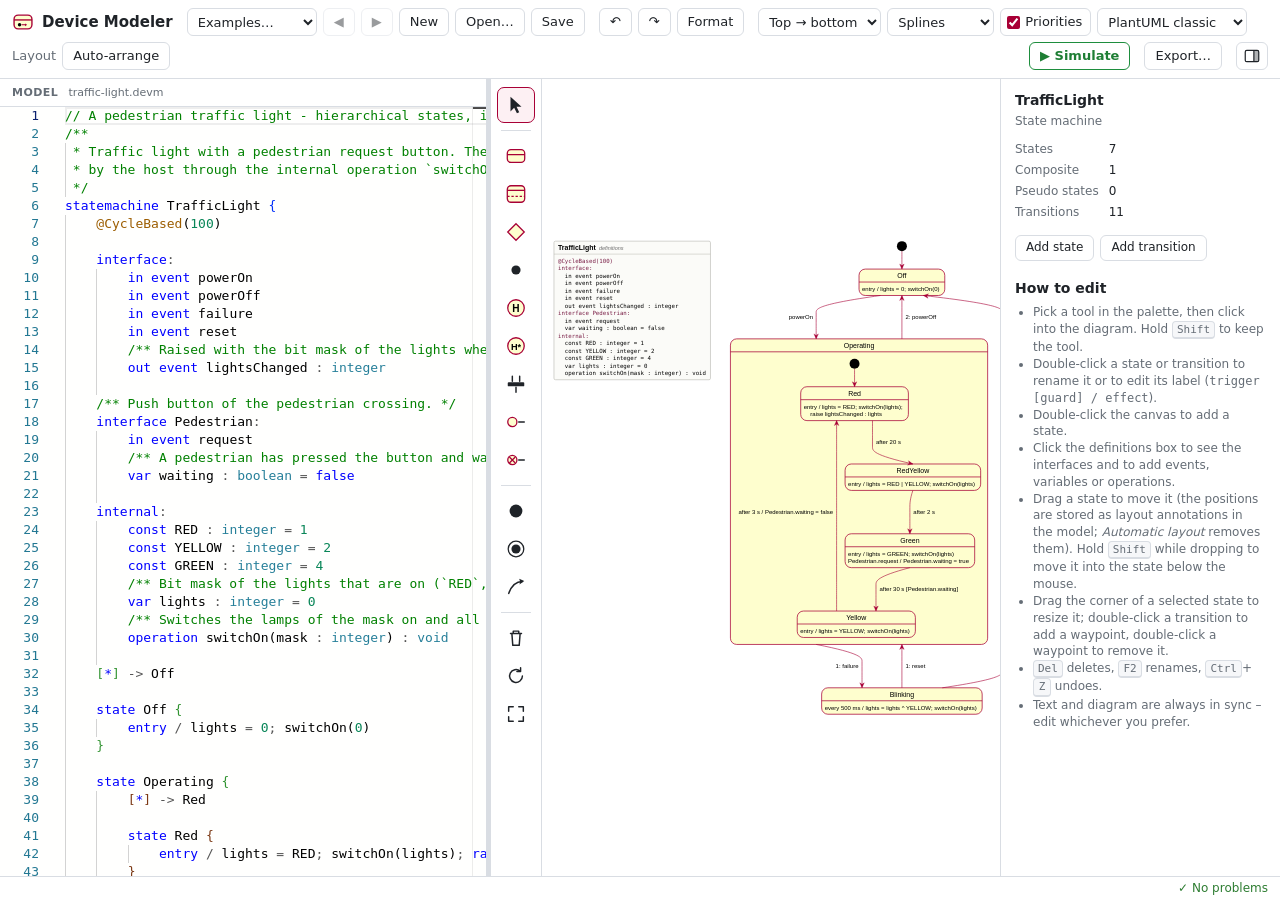
==== commit 6176c71b: "Pages: claude/device-modeling (781d5137e703e46ed62d9d7c1b65113da46c5806)" ====
--- a/claude-device-modeling/index.html
+++ b/claude-device-modeling/index.html
@@ -5,8 +5,8 @@
     <meta name="viewport" content="width=device-width, initial-scale=1.0" />
     <title>Device Modeler</title>
     <link rel="icon" href="data:image/svg+xml,%3Csvg xmlns='http://www.w3.org/2000/svg' viewBox='0 0 32 32'%3E%3Crect x='3' y='6' width='26' height='20' rx='6' fill='%23fefece' stroke='%23a80036' stroke-width='2'/%3E%3Cline x1='3' y1='13' x2='29' y2='13' stroke='%23a80036' stroke-width='2'/%3E%3C/svg%3E" />
-  <script type="module" crossorigin src="./assets/index-OxEZgNRD.js"></script>
-  <link rel="stylesheet" crossorigin href="./assets/index-o0BodVpq.css">
+  <script type="module" crossorigin src="./assets/index-CovcWdsC.js"></script>
+  <link rel="stylesheet" crossorigin href="./assets/index-DStgtC1a.css">
 </head>
 <body>
     <header class="toolbar">
@@ -67,6 +67,9 @@
         <div class="group">
             <button id="btn-export" title="Export the diagram as SVG or PNG">Export…</button>
         </div>
+        <div class="group">
+            <button id="btn-panel" class="icon-button" title="Hide panel (Ctrl+Alt+B)" aria-label="Properties panel" aria-pressed="true" aria-controls="properties"><svg viewBox="0 0 24 24" width="18" height="18" aria-hidden="true"><rect x="3" y="4.5" width="18" height="15" rx="2" fill="none" stroke="currentColor" stroke-width="1.6"/><line x1="14.5" y1="4.5" x2="14.5" y2="19.5" stroke="currentColor" stroke-width="1.6"/><rect class="panel-fill" x="14.5" y="4.5" width="6.5" height="15" fill="currentColor" opacity="0.35"/></svg></button>
+        </div>
     </header>
     <main>
         <section id="editor-pane">
--- a/claude-device-modeling/assets/index-DStgtC1a.css
+++ b/claude-device-modeling/assets/index-DStgtC1a.css
@@ -0,0 +1 @@
+.sprotty{padding:0;font-family:Helvetica Neue,Helvetica,Arial,sans-serif}.sprotty-root{position:relative}.sprotty-hidden{display:block;position:absolute;width:0px;height:0px}.sprotty-popup{font-family:Helvetica Neue,Helvetica,Arial,sans-serif;position:absolute;background:#fff;border-radius:5px;border:1px solid;max-width:400px;min-width:100px}.sprotty-popup>div{margin:10px}.sprotty-popup-closed{display:none}.sprotty-projection-bar.horizontal{position:absolute;width:100%;height:20px;left:0;bottom:0}.sprotty-projection-bar.vertical{position:absolute;width:20px;height:100%;right:0;top:0}.sprotty-viewport{z-index:1;border-style:solid;border-width:2px}.sprotty-projection-bar.horizontal .sprotty-projection,.sprotty-projection-bar.horizontal .sprotty-viewport{position:absolute;height:100%;top:0}.sprotty-projection-bar.vertical .sprotty-projection,.sprotty-projection-bar.vertical .sprotty-viewport{position:absolute;width:100%;left:0}@keyframes spin{to{transform:rotate(360deg)}}.animation-spin{animation:spin 1.5s linear infinite}.sprotty-missing{stroke-width:1;stroke:red;fill:red;font-size:14pt;text-anchor:start}.sprotty-junction{stroke:#000;stroke-width:1;fill:#fff}:root{--ui-bg: #f6f7f9;--ui-panel: #ffffff;--ui-border: #d9dde3;--ui-text: #1f2328;--ui-muted: #656d76;--ui-accent: #a80036;--ui-accent-soft: #fdf0f3;--ui-select: #1a73e8;--ui-input: #ffffff;--ui-hover: #eef0f3;color-scheme:light}body.ui-dark{--ui-bg: #16191d;--ui-panel: #1e2227;--ui-border: #343a42;--ui-text: #e6edf3;--ui-muted: #8b949e;--ui-accent: #ff7b9c;--ui-accent-soft: #2d1f25;--ui-select: #58a6ff;--ui-input: #16191d;--ui-hover: #2a3038;color-scheme:dark}*{box-sizing:border-box}html,body{margin:0;height:100%;overflow:hidden}body{display:grid;grid-template-rows:auto 1fr auto;font:13px/1.4 system-ui,-apple-system,Segoe UI,Roboto,sans-serif;color:var(--ui-text);background:var(--ui-bg)}button,select,input,textarea{font:inherit;color:inherit}button,select{height:28px;padding:0 10px;border:1px solid var(--ui-border);border-radius:6px;background:var(--ui-panel);cursor:pointer}button:hover,select:hover{background:var(--ui-hover)}button.primary{background:var(--ui-accent);border-color:var(--ui-accent);color:#fff}.toolbar{display:flex;flex-wrap:wrap;align-items:center;gap:6px 14px;padding:8px 12px;background:var(--ui-panel);border-bottom:1px solid var(--ui-border)}.toolbar .brand{display:flex;align-items:center;gap:8px;font-weight:650;font-size:15px;white-space:nowrap}.toolbar .group{display:flex;align-items:center;gap:6px}.toolbar label{display:flex;align-items:center;gap:5px;color:var(--ui-muted)}.toolbar label select{color:var(--ui-text)}.toolbar label.toggle{height:28px;padding:0 8px 0 6px;border:1px solid var(--ui-border);border-radius:6px;background:var(--ui-panel);color:var(--ui-text);cursor:pointer;user-select:none}.toolbar label.toggle input{margin:0;accent-color:var(--ui-accent)}.toolbar select{max-width:150px;padding:0 6px}.toolbar .icon-button{display:inline-flex;align-items:center;padding:0 6px;color:var(--ui-muted)}.toolbar .icon-button[aria-pressed=true]{color:var(--ui-text)}.toolbar .icon-button[aria-pressed=false] .panel-fill{opacity:0}#example-select{max-width:130px}@media(max-width:1600px){.toolbar label .label-text{display:none}}.spacer{flex:1}main{display:grid;grid-template-columns:var(--editor-width, 38%) 5px 1fr;min-height:0}#editor-pane{display:flex;flex-direction:column;min-width:0;background:var(--ui-panel)}.pane-title{padding:6px 12px;font-size:11px;font-weight:600;letter-spacing:.04em;text-transform:uppercase;color:var(--ui-muted);border-bottom:1px solid var(--ui-border)}.pane-title #file-name{text-transform:none;font-weight:400;letter-spacing:0;margin-left:6px}#editor{flex:1;min-height:0}#splitter{cursor:col-resize;background:var(--ui-border)}#splitter:hover,#splitter.dragging{background:var(--ui-select)}#diagram-pane{position:relative;display:grid;grid-template-columns:auto 1fr auto;min-width:0;min-height:0}#palette{display:flex;flex-direction:column;gap:2px;padding:8px 6px;background:var(--ui-panel);border-right:1px solid var(--ui-border);overflow-y:auto}#palette .separator{height:1px;margin:5px 4px;background:var(--ui-border)}#palette button{display:grid;place-items:center;width:38px;height:36px;padding:0;border:1px solid transparent;background:transparent;border-radius:7px}#palette button:hover{background:var(--ui-hover)}#palette button.active{background:var(--ui-accent-soft);border-color:var(--ui-accent)}#palette button:disabled{opacity:.35;cursor:default}.icon-state{fill:#fefece;stroke:#a80036;stroke-width:1.4}.icon-stroke{stroke:#a80036;stroke-width:1.4}.icon-fill-dark{fill:var(--ui-text)}.icon-final{fill:none;stroke:var(--ui-text);stroke-width:1.4}.icon-edge{fill:none;stroke:var(--ui-text);stroke-width:1.6;stroke-linecap:round;stroke-linejoin:round}.icon-arrow{fill:var(--ui-text)}.icon-text{fill:#000;font-weight:700}.icon-thread{fill:#f4f7fb;stroke:#7f95ab;stroke-width:1.4}.icon-port-async{fill:#a80036;stroke:#a80036;stroke-width:1.4}.icon-port-sync{fill:#fff;stroke:#a80036;stroke-width:1.4}.icon-chevron{fill:none;stroke:#a80036;stroke-width:1.4;stroke-linecap:round;stroke-linejoin:round}.icon-chevron-light{fill:none;stroke:#fff;stroke-width:1.4;stroke-linecap:round;stroke-linejoin:round}#diagram-area{position:relative;user-select:none;min-width:0;min-height:0;overflow:hidden}#sprotty{position:absolute;inset:0;background:var(--devm-bg)}#sprotty svg:focus{outline:none}#diagram-area.tool-active svg{cursor:crosshair}#sprotty svg{width:100%;height:100%;display:block}#sprotty_hidden{position:absolute;visibility:hidden;width:0;height:0;overflow:hidden}#diagram-banner{position:absolute;top:10px;left:50%;transform:translate(-50%);padding:6px 14px;border-radius:6px;background:#fff4e5;border:1px solid #f5a623;color:#6b4200;box-shadow:0 2px 8px #0000001f;pointer-events:none}#diagram-hint{position:absolute;bottom:10px;left:50%;transform:translate(-50%);padding:5px 12px;border-radius:14px;background:#1f2328d9;color:#fff;font-size:12px;pointer-events:none;width:max-content;max-width:calc(100% - 40px);box-sizing:border-box;text-align:center;opacity:0;transition:opacity .15s}#diagram-hint.visible{opacity:1}#diagram-breadcrumb{position:absolute;top:10px;left:12px;max-width:calc(100% - 260px);display:flex;flex-wrap:wrap;align-items:center;gap:4px 6px;padding:4px 10px;border-radius:6px;background:var(--ui-panel);border:1px solid var(--ui-border);box-shadow:0 2px 6px #00000014;font-size:12px;color:var(--ui-text, inherit)}#diagram-breadcrumb[hidden]{display:none}#diagram-breadcrumb .breadcrumb-prefix{color:var(--ui-muted, #6a737d)}#diagram-breadcrumb a,#properties a.nav-link{color:var(--ui-accent, #0969da);text-decoration:none}#diagram-breadcrumb a:hover,#properties a.nav-link:hover{text-decoration:underline}#diagram-breadcrumb .breadcrumb-current{font-weight:600}#diagram-breadcrumb .breadcrumb-separator{color:var(--ui-muted, #6a737d)}#sprotty .ibd-instance-type:hover,#sprotty .ibd-port-type:hover{text-decoration:underline;cursor:pointer}#sprotty .ibd-type{cursor:pointer}.connector-preview{position:absolute;inset:0;width:100%;height:100%;pointer-events:none;overflow:visible}.connector-preview line{stroke:var(--devm-select, #1a73e8);stroke-width:1.6;stroke-dasharray:5 4}.connector-preview line.status-ok{stroke:#2e7d32;stroke-dasharray:none}.connector-preview line.status-problem{stroke:#ef6c00}.connector-preview line.status-invalid{stroke:#c62828}#sprotty .ibd-port.connect-ok .ibd-port-shape{stroke:#2e7d32;stroke-width:3px}#sprotty .ibd-port.connect-problem .ibd-port-shape{stroke:#ef6c00;stroke-width:3px}#sprotty .ibd-port.connect-invalid{opacity:.35}#sprotty .ibd-port.connect-source .ibd-port-shape{stroke:var(--devm-select, #1a73e8);stroke-width:3px}#properties .route-section{margin:10px 0 6px}#properties .route-title{font-weight:600;margin-bottom:3px}#properties .route-list{margin:0;padding-left:18px}#properties .route-file{color:var(--ui-muted, #6a737d);font-size:12px}#properties .route-path{font-family:ui-monospace,SFMono-Regular,Menlo,Consolas,monospace;font-size:12px;line-height:1.5}.inline-editor.chooser{padding:6px;border:1px solid var(--ui-border);border-radius:8px;background:var(--ui-panel);box-shadow:0 6px 18px #0003}.chooser-title{margin:0 2px 5px;font-weight:600;font-size:12px}.inline-editor.chooser .chooser-list{max-height:240px;overflow-y:auto;max-width:none;box-shadow:none}.chooser-detail{float:right;opacity:.65;font-size:11px}.chooser-empty{opacity:.6;cursor:default}.ibd-element-choice{position:absolute;top:10px;right:12px;display:flex;align-items:center;gap:6px;padding:4px 8px;border-radius:6px;background:var(--ui-panel);border:1px solid var(--ui-border);box-shadow:0 2px 6px #00000014;font-size:12px;color:var(--ui-text, inherit)}.ibd-element-choice[hidden]{display:none}body:not(.structure-mode) .ibd-element-choice{display:none}#diagram-pane.hide-properties{grid-template-columns:auto 1fr}#diagram-pane.hide-properties #properties{display:none}#properties{width:280px;overflow-y:auto;background:var(--ui-panel);border-left:1px solid var(--ui-border);padding:12px 14px}#properties h2{margin:0 0 2px;font-size:14px}#properties .kind{color:var(--ui-muted);font-size:12px;margin-bottom:12px}#properties .field{display:flex;flex-direction:column;gap:3px;margin-bottom:10px}#properties .field>span{font-size:11px;font-weight:600;color:var(--ui-muted);text-transform:uppercase;letter-spacing:.03em}#properties input,#properties select,#properties textarea{width:100%;height:28px;padding:3px 7px;border:1px solid var(--ui-border);border-radius:5px;background:var(--ui-input);font-family:ui-monospace,SFMono-Regular,Menlo,Consolas,monospace;font-size:12px}#properties input:focus,#properties select:focus{outline:2px solid var(--ui-select);outline-offset:-1px}#properties .actions{display:flex;flex-wrap:wrap;gap:6px;margin-top:14px}#properties .actions button{font-size:12px;height:26px}#properties button.danger{color:#d32f2f}#properties .hint{color:var(--ui-muted);font-size:12px}#properties .problems{margin:10px 0;padding:0;list-style:none}#properties .problems li{padding:5px 7px;margin-bottom:4px;border-radius:5px;font-size:12px;background:#fff4e5;color:#6b4200}#properties .problems li.error{background:#fdecea;color:#8a1c1c}body.ui-dark #properties .problems li{background:#3a2e1a;color:#f5d08a}body.ui-dark #properties .problems li.error{background:#3d1f1f;color:#ffb4b4}#properties dl{display:grid;grid-template-columns:auto 1fr;gap:4px 10px;margin:8px 0;font-size:12px}#properties dt{color:var(--ui-muted)}#properties dd{margin:0}#properties kbd{display:inline-block;min-width:18px;padding:0 4px;border:1px solid var(--ui-border);border-bottom-width:2px;border-radius:4px;font-size:11px;text-align:center;background:var(--ui-bg)}#statusbar{display:flex;gap:12px;padding:3px 12px;font-size:12px;color:var(--ui-muted);background:var(--ui-panel);border-top:1px solid var(--ui-border);min-height:24px}#statusbar .error{color:#d32f2f}#statusbar .warning{color:#b7791f}#statusbar .ok{color:#2e7d32}#status-problems{cursor:pointer}.inline-editor{position:fixed;z-index:100}.inline-editor input{width:100%;height:30px;padding:0 8px;border:2px solid var(--ui-select);border-radius:6px;background:var(--ui-input);box-shadow:0 4px 14px #0000002e;font-family:ui-monospace,SFMono-Regular,Menlo,Consolas,monospace;font-size:13px;outline:none}.inline-editor.invalid input{border-color:#d32f2f}.inline-editor-message{margin-top:3px;padding:0 4px;color:#d32f2f;font-size:12px;background:var(--ui-panel);border-radius:4px}.inline-editor-message:empty{display:none}.inline-editor-completions{margin:3px 0 0;padding:3px 0;list-style:none;max-width:320px;background:var(--ui-panel);border:1px solid var(--ui-border);border-radius:6px;box-shadow:0 4px 14px #0000002e;font-family:ui-monospace,SFMono-Regular,Menlo,Consolas,monospace;font-size:12px}.inline-editor-completions[hidden]{display:none}.inline-editor-completions li{padding:2px 10px;cursor:pointer}.inline-editor-completions li.selected{background:var(--ui-select);color:#fff}#properties .field-error{margin:-4px 0 8px;color:#d32f2f;font-size:12px}#properties .field-error:empty{display:none}#properties .definition-lines{margin:6px 0 10px;padding:6px 8px;max-height:260px;overflow:auto;border:1px solid var(--ui-border);border-radius:6px;background:var(--ui-bg);font-family:ui-monospace,SFMono-Regular,Menlo,Consolas,monospace;font-size:12px;white-space:pre}#properties fieldset{margin:12px 0 0;padding:8px 10px 4px;border:1px solid var(--ui-border);border-radius:6px}#properties legend{padding:0 4px;font-weight:600}#properties .row{display:flex;gap:8px}#properties .row>*{flex:1;min-width:0}#modal{position:fixed;inset:0;z-index:200;display:grid;place-items:center;background:#00000059}#modal[hidden]{display:none}.modal-dialog{width:min(760px,92vw);max-height:86vh;display:flex;flex-direction:column;background:var(--ui-panel);border-radius:10px;box-shadow:0 10px 40px #0000004d}.modal-header{display:flex;align-items:center;justify-content:space-between;padding:10px 14px;font-weight:600;border-bottom:1px solid var(--ui-border)}.modal-header button{border:none;background:transparent}#modal-body{padding:14px;overflow:auto}#modal-body textarea{width:100%;height:50vh;padding:8px;border:1px solid var(--ui-border);border-radius:6px;background:var(--ui-input);font-family:ui-monospace,SFMono-Regular,Menlo,Consolas,monospace;font-size:12px;resize:vertical}#modal-body .actions{display:flex;gap:8px;margin-top:10px;align-items:center}#modal-body a{color:var(--ui-select)}.devm-selected-range{background:#1a73e824;border-radius:2px}@media(max-width:900px){main{grid-template-columns:1fr;grid-template-rows:35% 5px 1fr}#splitter{cursor:row-resize}#properties{display:none}}.toolbar .layout-label{color:var(--ui-muted)}.toolbar .segmented{display:inline-flex}.toolbar .segmented button{border-radius:0}.toolbar .segmented button:first-child{border-radius:6px 0 0 6px}.toolbar .segmented button:last-child{border-radius:0 6px 6px 0;margin-left:-1px}.toolbar .segmented button.active{background:var(--ui-accent);border-color:var(--ui-accent);color:#fff}.toolbar button.simulate{font-weight:600;color:#1e7e34;border-color:#1e8e3e}.toolbar button.simulate.active{background:#1e8e3e;color:#fff}body.ui-dark .toolbar button.simulate:not(.active){color:#4ade80}.toolbar button:disabled,.toolbar select:disabled,.toolbar label.toggle:has(input:disabled){opacity:.45;cursor:default}body.simulating #palette{opacity:.5}body.simulating #editor-pane .pane-title:after{content:"read-only while simulating";margin-left:8px;padding:1px 6px;border-radius:8px;background:#1e8e3e;color:#fff;text-transform:none;letter-spacing:0;font-weight:500}#properties.simulation{width:360px;padding:10px 12px}#properties .sim-header{display:flex;align-items:center;gap:8px}#properties .sim-header h2{flex:1;overflow:hidden;text-overflow:ellipsis;white-space:nowrap}#properties .sim-header .sim-stop{height:24px;font-size:12px}#properties.simulation .kind{margin-bottom:6px}#properties .sim-status{padding:4px 8px;margin-bottom:8px;border-radius:5px;font-size:12px;background:var(--ui-hover)}#properties .sim-status.playing{background:#e3f5e6;color:#1b5e20}#properties .sim-status.final{background:#e8eaf6;color:#283593}#properties .sim-status.error{background:#fdecea;color:#8a1c1c}body.ui-dark #properties .sim-status.playing{background:#1d3524;color:#9be9a8}body.ui-dark #properties .sim-status.final{background:#23263d;color:#b4bcff}body.ui-dark #properties .sim-status.error{background:#3d1f1f;color:#ffb4b4}#properties .sim-error,#properties .sim-break{padding:8px 10px;margin-bottom:8px;border-radius:6px;font-size:12px;border:1px solid #d32f2f;background:#fdecea;color:#8a1c1c;word-break:break-word}#properties .sim-break{border-color:#e53935;background:#fff4f4}body.ui-dark #properties .sim-error,body.ui-dark #properties .sim-break{background:#3d1f1f;color:#ffb4b4}#properties .sim-error .sim-row,#properties .sim-break .sim-row{margin-top:6px}#properties .sim-controls{display:flex;flex-direction:column;gap:6px;padding-bottom:8px;border-bottom:1px solid var(--ui-border)}#properties .sim-row{display:flex;align-items:center;gap:6px}#properties .sim-row button{height:26px;font-size:12px;padding:0 8px;white-space:nowrap}#properties .sim-row input{width:90px;height:26px}#properties .sim-row select{width:auto;height:26px}#properties .sim-label{min-width:54px;font-size:11px;font-weight:600;color:var(--ui-muted);text-transform:uppercase;letter-spacing:.03em}#properties .sim-time{font-family:ui-monospace,SFMono-Regular,Menlo,Consolas,monospace;font-size:13px;font-weight:600}#properties button.sim-play.active{background:#1e8e3e;border-color:#1e8e3e;color:#fff}#properties button:disabled{opacity:.45;cursor:default}#properties .sim-check{display:flex;align-items:center;gap:6px;font-size:12px}#properties .sim-check input,#properties input.sim-input[type=checkbox]{width:auto;height:auto;margin:0}#properties .sim-section{border-bottom:1px solid var(--ui-border);padding:6px 0}#properties .sim-section>summary{cursor:pointer;font-size:11px;font-weight:600;color:var(--ui-muted);text-transform:uppercase;letter-spacing:.03em;margin-bottom:4px}#properties .sim-active{display:flex;flex-wrap:wrap;gap:4px}#properties .sim-chip{padding:1px 7px;border-radius:10px;background:#d4f5cc;border:1px solid #1e8e3e;color:#145c28;font-size:12px}body.ui-dark #properties .sim-chip{background:#1f4a2b;border-color:#4ade80;color:#c9f7d3}#properties .sim-group{margin:6px 0 2px;font-size:11px;font-style:italic;color:var(--ui-muted)}#properties .sim-event-row{display:flex;gap:6px;margin-bottom:4px}#properties button.sim-event{flex:1;height:26px;font-size:12px;text-align:left;font-family:ui-monospace,SFMono-Regular,Menlo,Consolas,monospace}#properties .sim-event-row input{width:90px;height:26px}#properties button.sim-event.pending{border-color:var(--ui-select);background:#1a73e81f}#properties button.sim-event.pending:after{content:"pending";float:right;font-family:system-ui,sans-serif;font-size:10px;color:var(--ui-select)}#properties .sim-table{width:100%;border-collapse:collapse;font-size:12px}#properties .sim-table th{text-align:left;font-weight:500;color:var(--ui-muted);font-size:11px}#properties .sim-table td{padding:2px 4px 2px 0;vertical-align:middle}#properties .sim-table .sim-name{font-family:ui-monospace,SFMono-Regular,Menlo,Consolas,monospace;width:45%;overflow-wrap:anywhere}#properties .sim-table .sim-value{font-family:ui-monospace,SFMono-Regular,Menlo,Consolas,monospace}#properties .sim-table .sim-value input{height:24px}#properties .sim-table .sim-calls{text-align:right;width:40px;font-variant-numeric:tabular-nums}#properties .sim-group-row td{padding-top:6px;font-size:11px;font-style:italic;color:var(--ui-muted)}#properties tr.flash td{animation:sim-flash 1.2s ease-out}@keyframes sim-flash{0%{background:#ffe082}to{background:transparent}}#properties input.invalid{outline:2px solid #d32f2f;outline-offset:-1px}#properties .sim-log{margin:0;padding:0;list-style:none;max-height:180px;overflow-y:auto;font-family:ui-monospace,SFMono-Regular,Menlo,Consolas,monospace;font-size:11.5px}#properties .sim-log li{padding:1px 2px;white-space:nowrap;overflow:hidden;text-overflow:ellipsis}#properties .sim-log li.link{cursor:pointer}#properties .sim-log li.link:hover{background:var(--ui-hover)}#properties .sim-log .sim-t{display:inline-block;min-width:62px;margin-right:6px;color:var(--ui-muted)}#properties .sim-log li.sim-trace-step{margin-top:3px;font-weight:600}#properties .sim-log li.sim-trace-transition{color:#b85c00}#properties .sim-log li.sim-trace-enter{color:#1e7e34}#properties .sim-log li.sim-trace-exit{color:#6e6e6e}#properties .sim-log li.sim-trace-info{color:#d32f2f}body.ui-dark #properties .sim-log li.sim-trace-transition{color:#ffa94d}body.ui-dark #properties .sim-log li.sim-trace-enter{color:#4ade80}body.ui-dark #properties .sim-log li.sim-trace-exit{color:#8b949e}#properties .sim-struct>summary{cursor:pointer;font-family:ui-monospace,SFMono-Regular,Menlo,Consolas,monospace;font-size:11px;color:var(--ui-muted);overflow-wrap:anywhere}#properties .sim-struct[open]>summary{margin-bottom:2px}#properties .sim-struct-table{width:100%;border-collapse:collapse;border-left:2px solid var(--ui-border)}#properties .sim-struct-table td{padding:1px 0 1px 6px;vertical-align:middle}#properties .sim-struct-table .sim-name{width:1%;white-space:nowrap;font-size:11px;color:var(--ui-muted)}#properties .sim-event-row:has(>.sim-struct){flex-direction:column;gap:2px}#properties select.sim-enum{width:100%}.monaco-aria-container{position:absolute;left:-999em}::-ms-clear{display:none}.monaco-editor .editor-widget input{color:inherit}.monaco-editor{position:relative;overflow:visible;-webkit-text-size-adjust:100%;color:var(--vscode-editor-foreground);background-color:var(--vscode-editor-background);overflow-wrap:initial}.monaco-editor-background{background-color:var(--vscode-editor-background)}.monaco-editor .rangeHighlight{background-color:var(--vscode-editor-rangeHighlightBackground);box-sizing:border-box;border:1px solid var(--vscode-editor-rangeHighlightBorder)}.monaco-editor.hc-black .rangeHighlight,.monaco-editor.hc-light .rangeHighlight{border-style:dotted}.monaco-editor .symbolHighlight{background-color:var(--vscode-editor-symbolHighlightBackground);box-sizing:border-box;border:1px solid var(--vscode-editor-symbolHighlightBorder)}.monaco-editor.hc-black .symbolHighlight,.monaco-editor.hc-light .symbolHighlight{border-style:dotted}.monaco-editor .overflow-guard{position:relative;overflow:hidden}.monaco-editor .view-overlays{position:absolute;top:0}.monaco-editor .view-overlays>div,.monaco-editor .margin-view-overlays>div{position:absolute;width:100%}.monaco-editor .squiggly-error{border-bottom:4px double var(--vscode-editorError-border)}.monaco-editor .squiggly-error:before{display:block;content:"";width:100%;height:100%;background:var(--vscode-editorError-background)}.monaco-editor .squiggly-warning{border-bottom:4px double var(--vscode-editorWarning-border)}.monaco-editor .squiggly-warning:before{display:block;content:"";width:100%;height:100%;background:var(--vscode-editorWarning-background)}.monaco-editor .squiggly-info{border-bottom:4px double var(--vscode-editorInfo-border)}.monaco-editor .squiggly-info:before{display:block;content:"";width:100%;height:100%;background:var(--vscode-editorInfo-background)}.monaco-editor .squiggly-hint{border-bottom:2px dotted var(--vscode-editorHint-border)}.monaco-editor.showUnused .squiggly-unnecessary{border-bottom:2px dashed var(--vscode-editorUnnecessaryCode-border)}.monaco-editor.showDeprecated .squiggly-inline-deprecated{text-decoration:line-through;text-decoration-color:var(--vscode-editor-foreground, inherit)}.monaco-scrollable-element>.scrollbar>.scra{cursor:pointer;font-size:11px!important}.monaco-scrollable-element>.visible{opacity:1;background:#0000;transition:opacity .1s linear;z-index:11}.monaco-scrollable-element>.invisible{opacity:0;pointer-events:none}.monaco-scrollable-element>.invisible.fade{transition:opacity .8s linear}.monaco-scrollable-element>.shadow{position:absolute;display:none}.monaco-scrollable-element>.shadow.top{display:block;top:0;left:3px;height:3px;width:100%;box-shadow:var(--vscode-scrollbar-shadow) 0 6px 6px -6px inset}.monaco-scrollable-element>.shadow.left{display:block;top:3px;left:0;height:100%;width:3px;box-shadow:var(--vscode-scrollbar-shadow) 6px 0 6px -6px inset}.monaco-scrollable-element>.shadow.top-left-corner{display:block;top:0;left:0;height:3px;width:3px}.monaco-scrollable-element>.shadow.top.left{box-shadow:var(--vscode-scrollbar-shadow) 6px 0 6px -6px inset}.monaco-scrollable-element>.scrollbar>.slider{background:var(--vscode-scrollbarSlider-background)}.monaco-scrollable-element>.scrollbar>.slider:hover{background:var(--vscode-scrollbarSlider-hoverBackground)}.monaco-scrollable-element>.scrollbar>.slider.active{background:var(--vscode-scrollbarSlider-activeBackground)}.monaco-editor .inputarea{min-width:0;min-height:0;margin:0;padding:0;position:absolute;outline:none!important;resize:none;border:none;overflow:hidden;color:transparent;background-color:transparent;z-index:-10}.monaco-editor .inputarea.ime-input{z-index:10;caret-color:var(--vscode-editorCursor-foreground);color:var(--vscode-editor-foreground)}.monaco-editor .margin-view-overlays .line-numbers{bottom:0;font-variant-numeric:tabular-nums;position:absolute;text-align:right;display:inline-block;vertical-align:middle;box-sizing:border-box;cursor:default}.monaco-editor .relative-current-line-number{text-align:left;display:inline-block;width:100%}.monaco-editor .margin-view-overlays .line-numbers.lh-odd{margin-top:1px}.monaco-editor .line-numbers{color:var(--vscode-editorLineNumber-foreground)}.monaco-editor .line-numbers.active-line-number{color:var(--vscode-editorLineNumber-activeForeground)}.monaco-editor .margin{background-color:var(--vscode-editorGutter-background)}.monaco-mouse-cursor-text{cursor:text}.monaco-editor .blockDecorations-container{position:absolute;top:0;pointer-events:none}.monaco-editor .blockDecorations-block{position:absolute;box-sizing:border-box}.monaco-editor .view-overlays .current-line,.monaco-editor .margin-view-overlays .current-line{display:block;position:absolute;left:0;top:0;box-sizing:border-box;height:100%}.monaco-editor .margin-view-overlays .current-line.current-line-margin.current-line-margin-both{border-right:0}.monaco-editor .lines-content .cdr{position:absolute;height:100%}.monaco-editor .glyph-margin{position:absolute;top:0}.monaco-editor .glyph-margin-widgets .cgmr{position:absolute;display:flex;align-items:center;justify-content:center}.monaco-editor .glyph-margin-widgets .cgmr.codicon-modifier-spin:before{position:absolute;top:50%;left:50%;transform:translate(-50%,-50%)}.monaco-editor .lines-content .core-guide{position:absolute;box-sizing:border-box;height:100%}.mtkcontrol{color:#fff!important;background:#960000!important}.mtkoverflow{background-color:var(--vscode-button-background, var(--vscode-editor-background));color:var(--vscode-button-foreground, var(--vscode-editor-foreground));border-width:1px;border-style:solid;border-color:var(--vscode-contrastBorder);border-radius:2px;padding:4px;cursor:pointer}.mtkoverflow:hover{background-color:var(--vscode-button-hoverBackground)}.monaco-editor.no-user-select .lines-content,.monaco-editor.no-user-select .view-line,.monaco-editor.no-user-select .view-lines{user-select:none;-webkit-user-select:none}.monaco-editor.mac .lines-content:hover,.monaco-editor.mac .view-line:hover,.monaco-editor.mac .view-lines:hover{user-select:text;-webkit-user-select:text;-ms-user-select:text}.monaco-editor.enable-user-select{user-select:initial;-webkit-user-select:initial}.monaco-editor .view-lines{white-space:nowrap}.monaco-editor .view-line{position:absolute;width:100%}.monaco-editor .lines-content>.view-lines>.view-line>span{top:0;bottom:0;position:absolute}.monaco-editor .mtkw{color:var(--vscode-editorWhitespace-foreground)!important}.monaco-editor .mtkz{display:inline-block;color:var(--vscode-editorWhitespace-foreground)!important}.monaco-editor .lines-decorations{position:absolute;top:0;background:#fff}.monaco-editor .margin-view-overlays .cldr{position:absolute;height:100%}.monaco-editor .margin-view-overlays .cmdr{position:absolute;left:0;width:100%;height:100%}.monaco-editor .minimap.slider-mouseover .minimap-slider{opacity:0;transition:opacity .1s linear}.monaco-editor .minimap.slider-mouseover:hover .minimap-slider,.monaco-editor .minimap.slider-mouseover .minimap-slider.active{opacity:1}.monaco-editor .minimap-slider .minimap-slider-horizontal{background:var(--vscode-minimapSlider-background)}.monaco-editor .minimap-slider:hover .minimap-slider-horizontal{background:var(--vscode-minimapSlider-hoverBackground)}.monaco-editor .minimap-slider.active .minimap-slider-horizontal{background:var(--vscode-minimapSlider-activeBackground)}.monaco-editor .minimap-shadow-visible{box-shadow:var(--vscode-scrollbar-shadow) -6px 0 6px -6px inset}.monaco-editor .minimap-shadow-hidden{position:absolute;width:0}.monaco-editor .minimap-shadow-visible{position:absolute;left:-6px;width:6px}.monaco-editor.no-minimap-shadow .minimap-shadow-visible{position:absolute;left:-1px;width:1px}.minimap.autohide{opacity:0;transition:opacity .5s}.minimap.autohide:hover{opacity:1}.monaco-editor .minimap{z-index:5}.monaco-editor .overlayWidgets{position:absolute;top:0;left:0}.monaco-editor .view-ruler{position:absolute;top:0;box-shadow:1px 0 0 0 var(--vscode-editorRuler-foreground) inset}.monaco-editor .scroll-decoration{position:absolute;top:0;left:0;height:6px;box-shadow:var(--vscode-scrollbar-shadow) 0 6px 6px -6px inset}.monaco-editor .lines-content .cslr{position:absolute}.monaco-editor .focused .selected-text{background-color:var(--vscode-editor-selectionBackground)}.monaco-editor .selected-text{background-color:var(--vscode-editor-inactiveSelectionBackground)}.monaco-editor .top-left-radius{border-top-left-radius:3px}.monaco-editor .bottom-left-radius{border-bottom-left-radius:3px}.monaco-editor .top-right-radius{border-top-right-radius:3px}.monaco-editor .bottom-right-radius{border-bottom-right-radius:3px}.monaco-editor.hc-black .top-left-radius{border-top-left-radius:0}.monaco-editor.hc-black .bottom-left-radius{border-bottom-left-radius:0}.monaco-editor.hc-black .top-right-radius{border-top-right-radius:0}.monaco-editor.hc-black .bottom-right-radius{border-bottom-right-radius:0}.monaco-editor.hc-light .top-left-radius{border-top-left-radius:0}.monaco-editor.hc-light .bottom-left-radius{border-bottom-left-radius:0}.monaco-editor.hc-light .top-right-radius{border-top-right-radius:0}.monaco-editor.hc-light .bottom-right-radius{border-bottom-right-radius:0}.monaco-editor .cursors-layer{position:absolute;top:0}.monaco-editor .cursors-layer>.cursor{position:absolute;overflow:hidden;box-sizing:border-box}.monaco-editor .cursors-layer.cursor-smooth-caret-animation>.cursor{transition:all 80ms}.monaco-editor .cursors-layer.cursor-block-outline-style>.cursor{background:transparent!important;border-style:solid;border-width:1px}.monaco-editor .cursors-layer.cursor-underline-style>.cursor{border-bottom-width:2px;border-bottom-style:solid;background:transparent!important}.monaco-editor .cursors-layer.cursor-underline-thin-style>.cursor{border-bottom-width:1px;border-bottom-style:solid;background:transparent!important}@keyframes monaco-cursor-smooth{0%,20%{opacity:1}60%,to{opacity:0}}@keyframes monaco-cursor-phase{0%,20%{opacity:1}90%,to{opacity:0}}@keyframes monaco-cursor-expand{0%,20%{transform:scaleY(1)}80%,to{transform:scaleY(0)}}.cursor-smooth{animation:monaco-cursor-smooth .5s ease-in-out 0s 20 alternate}.cursor-phase{animation:monaco-cursor-phase .5s ease-in-out 0s 20 alternate}.cursor-expand>.cursor{animation:monaco-cursor-expand .5s ease-in-out 0s 20 alternate}.monaco-editor .mwh{position:absolute;color:var(--vscode-editorWhitespace-foreground)!important}.monaco-editor .diff-hidden-lines-widget{width:100%}.monaco-editor .diff-hidden-lines{height:0px;transform:translateY(-10px);font-size:13px;line-height:14px}.monaco-editor .diff-hidden-lines:not(.dragging) .top:hover,.monaco-editor .diff-hidden-lines:not(.dragging) .bottom:hover,.monaco-editor .diff-hidden-lines .top.dragging,.monaco-editor .diff-hidden-lines .bottom.dragging{background-color:var(--vscode-focusBorder)}.monaco-editor .diff-hidden-lines .top,.monaco-editor .diff-hidden-lines .bottom{transition:background-color .1s ease-out;height:4px;background-color:transparent;background-clip:padding-box;border-bottom:2px solid transparent;border-top:4px solid transparent}.monaco-editor.draggingUnchangedRegion.canMoveTop:not(.canMoveBottom) *,.monaco-editor .diff-hidden-lines .top.canMoveTop:not(.canMoveBottom),.monaco-editor .diff-hidden-lines .bottom.canMoveTop:not(.canMoveBottom){cursor:n-resize!important}.monaco-editor.draggingUnchangedRegion:not(.canMoveTop).canMoveBottom *,.monaco-editor .diff-hidden-lines .top:not(.canMoveTop).canMoveBottom,.monaco-editor .diff-hidden-lines .bottom:not(.canMoveTop).canMoveBottom{cursor:s-resize!important}.monaco-editor.draggingUnchangedRegion.canMoveTop.canMoveBottom *,.monaco-editor .diff-hidden-lines .top.canMoveTop.canMoveBottom,.monaco-editor .diff-hidden-lines .bottom.canMoveTop.canMoveBottom{cursor:ns-resize!important}.monaco-editor .diff-hidden-lines .top{transform:translateY(4px)}.monaco-editor .diff-hidden-lines .bottom{transform:translateY(-6px)}.monaco-editor .diff-unchanged-lines{background:var(--vscode-diffEditor-unchangedCodeBackground)}.monaco-editor .noModificationsOverlay{z-index:1;background:var(--vscode-editor-background);display:flex;justify-content:center;align-items:center}.monaco-editor .diff-hidden-lines .center{background:var(--vscode-diffEditor-unchangedRegionBackground);color:var(--vscode-diffEditor-unchangedRegionForeground);overflow:hidden;display:block;text-overflow:ellipsis;white-space:nowrap;height:24px;box-shadow:inset 0 -5px 5px -7px var(--vscode-diffEditor-unchangedRegionShadow),inset 0 5px 5px -7px var(--vscode-diffEditor-unchangedRegionShadow)}.monaco-editor .diff-hidden-lines .center span.codicon{vertical-align:middle}.monaco-editor .diff-hidden-lines .center a:hover .codicon{cursor:pointer;color:var(--vscode-editorLink-activeForeground)!important}.monaco-editor .diff-hidden-lines div.breadcrumb-item{cursor:pointer}.monaco-editor .diff-hidden-lines div.breadcrumb-item:hover{color:var(--vscode-editorLink-activeForeground)}.monaco-editor .movedOriginal,.monaco-editor .movedModified{border:2px solid var(--vscode-diffEditor-move-border)}.monaco-editor .movedOriginal.currentMove,.monaco-editor .movedModified.currentMove{border:2px solid var(--vscode-diffEditor-moveActive-border)}.monaco-diff-editor .moved-blocks-lines path.currentMove{stroke:var(--vscode-diffEditor-moveActive-border)}.monaco-diff-editor .moved-blocks-lines path{pointer-events:visiblestroke}.monaco-diff-editor .moved-blocks-lines .arrow{fill:var(--vscode-diffEditor-move-border)}.monaco-diff-editor .moved-blocks-lines .arrow.currentMove{fill:var(--vscode-diffEditor-moveActive-border)}.monaco-diff-editor .moved-blocks-lines .arrow-rectangle{fill:var(--vscode-editor-background)}.monaco-diff-editor .moved-blocks-lines{position:absolute;pointer-events:none}.monaco-diff-editor .moved-blocks-lines path{fill:none;stroke:var(--vscode-diffEditor-move-border);stroke-width:2}.monaco-editor .char-delete.diff-range-empty{margin-left:-1px;border-left:solid var(--vscode-diffEditor-removedTextBackground) 3px}.monaco-editor .char-insert.diff-range-empty{border-left:solid var(--vscode-diffEditor-insertedTextBackground) 3px}.monaco-editor .fold-unchanged{cursor:pointer}.monaco-diff-editor .diff-moved-code-block{display:flex;justify-content:flex-end;margin-top:-4px}.monaco-diff-editor .diff-moved-code-block .action-bar .action-label.codicon{width:12px;height:12px;font-size:12px}.monaco-diff-editor .diffOverview{z-index:9}.monaco-diff-editor .diffOverview .diffViewport{z-index:10}.monaco-diff-editor.vs .diffOverview{background:#00000008}.monaco-diff-editor.vs-dark .diffOverview{background:#ffffff03}.monaco-scrollable-element.modified-in-monaco-diff-editor.vs .scrollbar,.monaco-scrollable-element.modified-in-monaco-diff-editor.vs-dark .scrollbar{background:#0000}.monaco-scrollable-element.modified-in-monaco-diff-editor.hc-black .scrollbar,.monaco-scrollable-element.modified-in-monaco-diff-editor.hc-light .scrollbar{background:none}.monaco-scrollable-element.modified-in-monaco-diff-editor .slider{z-index:10}.modified-in-monaco-diff-editor .slider.active{background:#ababab66}.modified-in-monaco-diff-editor.hc-black .slider.active,.modified-in-monaco-diff-editor.hc-light .slider.active{background:none}.monaco-editor .insert-sign,.monaco-diff-editor .insert-sign,.monaco-editor .delete-sign,.monaco-diff-editor .delete-sign{font-size:11px!important;opacity:.7!important;display:flex!important;align-items:center}.monaco-editor.hc-black .insert-sign,.monaco-diff-editor.hc-black .insert-sign,.monaco-editor.hc-black .delete-sign,.monaco-diff-editor.hc-black .delete-sign,.monaco-editor.hc-light .insert-sign,.monaco-diff-editor.hc-light .insert-sign,.monaco-editor.hc-light .delete-sign,.monaco-diff-editor.hc-light .delete-sign{opacity:1}.monaco-editor .inline-deleted-margin-view-zone,.monaco-editor .inline-added-margin-view-zone{text-align:right}.monaco-editor .arrow-revert-change{z-index:10;position:absolute}.monaco-editor .arrow-revert-change:hover{cursor:pointer}.monaco-editor .view-zones .view-lines .view-line span{display:inline-block}.monaco-editor .margin-view-zones .lightbulb-glyph:hover{cursor:pointer}.monaco-editor .char-insert,.monaco-diff-editor .char-insert{background-color:var(--vscode-diffEditor-insertedTextBackground)}.monaco-editor .line-insert,.monaco-diff-editor .line-insert{background-color:var(--vscode-diffEditor-insertedLineBackground, var(--vscode-diffEditor-insertedTextBackground))}.monaco-editor .line-insert,.monaco-editor .char-insert{box-sizing:border-box;border:1px solid var(--vscode-diffEditor-insertedTextBorder)}.monaco-editor.hc-black .line-insert,.monaco-editor.hc-light .line-insert,.monaco-editor.hc-black .char-insert,.monaco-editor.hc-light .char-insert{border-style:dashed}.monaco-editor .line-delete,.monaco-editor .char-delete{box-sizing:border-box;border:1px solid var(--vscode-diffEditor-removedTextBorder)}.monaco-editor.hc-black .line-delete,.monaco-editor.hc-light .line-delete,.monaco-editor.hc-black .char-delete,.monaco-editor.hc-light .char-delete{border-style:dashed}.monaco-editor .inline-added-margin-view-zone,.monaco-editor .gutter-insert,.monaco-diff-editor .gutter-insert{background-color:var(--vscode-diffEditorGutter-insertedLineBackground, var(--vscode-diffEditor-insertedLineBackground), var(--vscode-diffEditor-insertedTextBackground))}.monaco-editor .char-delete,.monaco-diff-editor .char-delete,.monaco-editor .inline-deleted-text{background-color:var(--vscode-diffEditor-removedTextBackground)}.monaco-editor .inline-deleted-text{text-decoration:line-through}.monaco-editor .line-delete,.monaco-diff-editor .line-delete{background-color:var(--vscode-diffEditor-removedLineBackground, var(--vscode-diffEditor-removedTextBackground))}.monaco-editor .inline-deleted-margin-view-zone,.monaco-editor .gutter-delete,.monaco-diff-editor .gutter-delete{background-color:var(--vscode-diffEditorGutter-removedLineBackground, var(--vscode-diffEditor-removedLineBackground), var(--vscode-diffEditor-removedTextBackground))}.monaco-diff-editor.side-by-side .editor.modified{box-shadow:-6px 0 5px -5px var(--vscode-scrollbar-shadow);border-left:1px solid var(--vscode-diffEditor-border)}.monaco-diff-editor.side-by-side .editor.original{box-shadow:6px 0 5px -5px var(--vscode-scrollbar-shadow);border-right:1px solid var(--vscode-diffEditor-border)}.monaco-diff-editor .diffViewport{background:var(--vscode-scrollbarSlider-background)}.monaco-diff-editor .diffViewport:hover{background:var(--vscode-scrollbarSlider-hoverBackground)}.monaco-diff-editor .diffViewport:active{background:var(--vscode-scrollbarSlider-activeBackground)}.monaco-editor .diagonal-fill{background-image:linear-gradient(-45deg,var(--vscode-diffEditor-diagonalFill) 12.5%,#0000 12.5%,#0000 50%,var(--vscode-diffEditor-diagonalFill) 50%,var(--vscode-diffEditor-diagonalFill) 62.5%,#0000 62.5%,#0000 100%);background-size:8px 8px}.monaco-diff-editor .gutter{position:relative;overflow:hidden;flex-shrink:0;flex-grow:0;>div{position:absolute}.gutterItem{opacity:0;transition:opacity .7s;&.showAlways{opacity:1;transition:none}&.noTransition{transition:none}}&:hover .gutterItem{opacity:1;transition:opacity .1s ease-in-out}.gutterItem{.background{position:absolute;height:100%;left:50%;width:1px;border-left:2px var(--vscode-menu-border) solid}.buttons{position:absolute;width:100%;display:flex;justify-content:center;align-items:center;.monaco-toolbar{height:fit-content;.monaco-action-bar{line-height:1;.actions-container{width:fit-content;border-radius:4px;background:var(--vscode-editorGutter-commentRangeForeground);.action-item{&:hover{background:var(--vscode-toolbar-hoverBackground)}.action-label{padding:1px 2px}}}}}}}}.monaco-diff-editor .diff-hidden-lines-compact{display:flex;height:11px;.line-left,.line-right{height:1px;border-top:1px solid;border-color:var(--vscode-editorCodeLens-foreground);opacity:.5;margin:auto;width:100%}.line-left{width:20px}.text{color:var(--vscode-editorCodeLens-foreground);text-wrap:nowrap;font-size:11px;line-height:11px;margin:0 4px}}.monaco-list{position:relative;height:100%;width:100%;white-space:nowrap}.monaco-list.mouse-support{user-select:none;-webkit-user-select:none}.monaco-list>.monaco-scrollable-element{height:100%}.monaco-list-rows{position:relative;width:100%;height:100%}.monaco-list.horizontal-scrolling .monaco-list-rows{width:auto;min-width:100%}.monaco-list-row{position:absolute;box-sizing:border-box;overflow:hidden;width:100%}.monaco-list.mouse-support .monaco-list-row{cursor:pointer;touch-action:none}.monaco-list .monaco-scrollable-element>.scrollbar.vertical,.monaco-pane-view>.monaco-split-view2.vertical>.monaco-scrollable-element>.scrollbar.vertical{z-index:14}.monaco-list-row.scrolling{display:none!important}.monaco-list.element-focused,.monaco-list.selection-single,.monaco-list.selection-multiple{outline:0!important}.monaco-drag-image{display:inline-block;padding:1px 7px;border-radius:10px;font-size:12px;position:absolute;z-index:1000}.monaco-list-type-filter-message{position:absolute;box-sizing:border-box;width:100%;height:100%;top:0;left:0;padding:40px 1em 1em;text-align:center;white-space:normal;opacity:.7;pointer-events:none}.monaco-list-type-filter-message:empty{display:none}.monaco-select-box-dropdown-padding{--dropdown-padding-top: 1px;--dropdown-padding-bottom: 1px}.hc-black .monaco-select-box-dropdown-padding,.hc-light .monaco-select-box-dropdown-padding{--dropdown-padding-top: 3px;--dropdown-padding-bottom: 4px}.monaco-select-box-dropdown-container{display:none;box-sizing:border-box}.monaco-select-box-dropdown-container>.select-box-details-pane>.select-box-description-markdown *{margin:0}.monaco-select-box-dropdown-container>.select-box-details-pane>.select-box-description-markdown a:focus{outline:1px solid -webkit-focus-ring-color;outline-offset:-1px}.monaco-select-box-dropdown-container>.select-box-details-pane>.select-box-description-markdown code{line-height:15px;font-family:var(--monaco-monospace-font)}.monaco-select-box-dropdown-container.visible{display:flex;flex-direction:column;text-align:left;width:1px;overflow:hidden;border-bottom-left-radius:3px;border-bottom-right-radius:3px}.monaco-select-box-dropdown-container>.select-box-dropdown-list-container{flex:0 0 auto;align-self:flex-start;padding-top:var(--dropdown-padding-top);padding-bottom:var(--dropdown-padding-bottom);padding-left:1px;padding-right:1px;width:100%;overflow:hidden;box-sizing:border-box}.monaco-select-box-dropdown-container>.select-box-details-pane{padding:5px}.hc-black .monaco-select-box-dropdown-container>.select-box-dropdown-list-container{padding-top:var(--dropdown-padding-top);padding-bottom:var(--dropdown-padding-bottom)}.monaco-select-box-dropdown-container>.select-box-dropdown-list-container .monaco-list .monaco-list-row{cursor:pointer}.monaco-select-box-dropdown-container>.select-box-dropdown-list-container .monaco-list .monaco-list-row>.option-text{text-overflow:ellipsis;overflow:hidden;padding-left:3.5px;white-space:nowrap;float:left}.monaco-select-box-dropdown-container>.select-box-dropdown-list-container .monaco-list .monaco-list-row>.option-detail{text-overflow:ellipsis;overflow:hidden;padding-left:3.5px;white-space:nowrap;float:left;opacity:.7}.monaco-select-box-dropdown-container>.select-box-dropdown-list-container .monaco-list .monaco-list-row>.option-decorator-right{text-overflow:ellipsis;overflow:hidden;padding-right:10px;white-space:nowrap;float:right}.monaco-select-box-dropdown-container>.select-box-dropdown-list-container .monaco-list .monaco-list-row>.visually-hidden{position:absolute;left:-10000px;top:auto;width:1px;height:1px;overflow:hidden}.monaco-select-box-dropdown-container>.select-box-dropdown-container-width-control{flex:1 1 auto;align-self:flex-start;opacity:0}.monaco-select-box-dropdown-container>.select-box-dropdown-container-width-control>.width-control-div{overflow:hidden;max-height:0px}.monaco-select-box-dropdown-container>.select-box-dropdown-container-width-control>.width-control-div>.option-text-width-control{padding-left:4px;padding-right:8px;white-space:nowrap}.monaco-select-box{width:100%;cursor:pointer;border-radius:2px}.monaco-select-box-dropdown-container{font-size:13px;font-weight:400;text-transform:none}.monaco-action-bar .action-item.select-container{cursor:default}.monaco-action-bar .action-item .monaco-select-box{cursor:pointer;min-width:100px;min-height:18px;padding:2px 23px 2px 8px}.mac .monaco-action-bar .action-item .monaco-select-box{font-size:11px;border-radius:5px}.monaco-action-bar{white-space:nowrap;height:100%}.monaco-action-bar .actions-container{display:flex;margin:0 auto;padding:0;height:100%;width:100%;align-items:center}.monaco-action-bar.vertical .actions-container{display:inline-block}.monaco-action-bar .action-item{display:block;align-items:center;justify-content:center;cursor:pointer;position:relative}.monaco-action-bar .action-item.disabled{cursor:default}.monaco-action-bar .action-item .icon,.monaco-action-bar .action-item .codicon{display:block}.monaco-action-bar .action-item .codicon{display:flex;align-items:center;width:16px;height:16px}.monaco-action-bar .action-label{display:flex;font-size:11px;padding:3px;border-radius:5px}.monaco-action-bar .action-item.disabled .action-label,.monaco-action-bar .action-item.disabled .action-label:before,.monaco-action-bar .action-item.disabled .action-label:hover{color:var(--vscode-disabledForeground)}.monaco-action-bar.vertical{text-align:left}.monaco-action-bar.vertical .action-item{display:block}.monaco-action-bar.vertical .action-label.separator{display:block;border-bottom:1px solid #bbb;padding-top:1px;margin-left:.8em;margin-right:.8em}.monaco-action-bar .action-item .action-label.separator{width:1px;height:16px;margin:5px 4px!important;cursor:default;min-width:1px;padding:0;background-color:#bbb}.secondary-actions .monaco-action-bar .action-label{margin-left:6px}.monaco-action-bar .action-item.select-container{overflow:hidden;flex:1;max-width:170px;min-width:60px;display:flex;align-items:center;justify-content:center;margin-right:10px}.monaco-action-bar .action-item.action-dropdown-item{display:flex}.monaco-action-bar .action-item.action-dropdown-item>.action-dropdown-item-separator{display:flex;align-items:center;cursor:default}.monaco-action-bar .action-item.action-dropdown-item>.action-dropdown-item-separator>div{width:1px}.monaco-component.diff-review{user-select:none;-webkit-user-select:none;z-index:99}.monaco-diff-editor .diff-review{position:absolute}.monaco-component.diff-review .diff-review-line-number{text-align:right;display:inline-block;color:var(--vscode-editorLineNumber-foreground)}.monaco-component.diff-review .diff-review-summary{padding-left:10px}.monaco-component.diff-review .diff-review-shadow{position:absolute;box-shadow:var(--vscode-scrollbar-shadow) 0 -6px 6px -6px inset}.monaco-component.diff-review .diff-review-row{white-space:pre}.monaco-component.diff-review .diff-review-table{display:table;min-width:100%}.monaco-component.diff-review .diff-review-row{display:table-row;width:100%}.monaco-component.diff-review .diff-review-spacer{display:inline-block;width:10px;vertical-align:middle}.monaco-component.diff-review .diff-review-spacer>.codicon{font-size:9px!important}.monaco-component.diff-review .diff-review-actions{display:inline-block;position:absolute;right:10px;top:2px;z-index:100}.monaco-component.diff-review .diff-review-actions .action-label{width:16px;height:16px;margin:2px 0}.monaco-component.diff-review .revertButton{cursor:pointer}:root{--vscode-sash-size: 4px;--vscode-sash-hover-size: 4px}.monaco-sash{position:absolute;z-index:35;touch-action:none}.monaco-sash.disabled{pointer-events:none}.monaco-sash.mac.vertical{cursor:col-resize}.monaco-sash.vertical.minimum{cursor:e-resize}.monaco-sash.vertical.maximum{cursor:w-resize}.monaco-sash.mac.horizontal{cursor:row-resize}.monaco-sash.horizontal.minimum{cursor:s-resize}.monaco-sash.horizontal.maximum{cursor:n-resize}.monaco-sash.disabled{cursor:default!important;pointer-events:none!important}.monaco-sash.vertical{cursor:ew-resize;top:0;width:var(--vscode-sash-size);height:100%}.monaco-sash.horizontal{cursor:ns-resize;left:0;width:100%;height:var(--vscode-sash-size)}.monaco-sash:not(.disabled)>.orthogonal-drag-handle{content:" ";height:calc(var(--vscode-sash-size) * 2);width:calc(var(--vscode-sash-size) * 2);z-index:100;display:block;cursor:all-scroll;position:absolute}.monaco-sash.horizontal.orthogonal-edge-north:not(.disabled)>.orthogonal-drag-handle.start,.monaco-sash.horizontal.orthogonal-edge-south:not(.disabled)>.orthogonal-drag-handle.end{cursor:nwse-resize}.monaco-sash.horizontal.orthogonal-edge-north:not(.disabled)>.orthogonal-drag-handle.end,.monaco-sash.horizontal.orthogonal-edge-south:not(.disabled)>.orthogonal-drag-handle.start{cursor:nesw-resize}.monaco-sash.vertical>.orthogonal-drag-handle.start{left:calc(var(--vscode-sash-size) * -.5);top:calc(var(--vscode-sash-size) * -1)}.monaco-sash.vertical>.orthogonal-drag-handle.end{left:calc(var(--vscode-sash-size) * -.5);bottom:calc(var(--vscode-sash-size) * -1)}.monaco-sash.horizontal>.orthogonal-drag-handle.start{top:calc(var(--vscode-sash-size) * -.5);left:calc(var(--vscode-sash-size) * -1)}.monaco-sash.horizontal>.orthogonal-drag-handle.end{top:calc(var(--vscode-sash-size) * -.5);right:calc(var(--vscode-sash-size) * -1)}.monaco-sash:before{content:"";pointer-events:none;position:absolute;width:100%;height:100%;background:transparent}.monaco-workbench:not(.reduce-motion) .monaco-sash:before{transition:background-color .1s ease-out}.monaco-sash.hover:before,.monaco-sash.active:before{background:var(--vscode-sash-hoverBorder)}.monaco-sash.vertical:before{width:var(--vscode-sash-hover-size);left:calc(50% - (var(--vscode-sash-hover-size) / 2))}.monaco-sash.horizontal:before{height:var(--vscode-sash-hover-size);top:calc(50% - (var(--vscode-sash-hover-size) / 2))}.pointer-events-disabled{pointer-events:none!important}.monaco-sash.debug{background:#0ff}.monaco-sash.debug.disabled{background:#0ff3}.monaco-sash.debug:not(.disabled)>.orthogonal-drag-handle{background:red}.monaco-dropdown{height:100%;padding:0}.monaco-dropdown>.dropdown-label{cursor:pointer;height:100%;display:flex;align-items:center;justify-content:center}.monaco-dropdown>.dropdown-label>.action-label.disabled{cursor:default}.monaco-dropdown-with-primary{display:flex!important;flex-direction:row;border-radius:5px}.monaco-dropdown-with-primary>.action-container>.action-label{margin-right:0}.monaco-dropdown-with-primary>.dropdown-action-container>.monaco-dropdown>.dropdown-label .codicon[class*=codicon-]{font-size:12px;padding-left:0;padding-right:0;line-height:16px;margin-left:-3px}.monaco-dropdown-with-primary>.dropdown-action-container>.monaco-dropdown>.dropdown-label>.action-label{display:block;background-size:16px;background-position:center center;background-repeat:no-repeat}.monaco-toolbar{height:100%}.monaco-toolbar .toolbar-toggle-more{display:inline-block;padding:0}.monaco-action-bar .action-item.menu-entry .action-label.icon{width:16px;height:16px;background-repeat:no-repeat;background-position:50%;background-size:16px}.monaco-action-bar .action-item.menu-entry.text-only .action-label{color:var(--vscode-descriptionForeground);overflow:hidden;border-radius:2px}.monaco-action-bar .action-item.menu-entry.text-only.use-comma:not(:last-of-type) .action-label:after{content:", "}.monaco-action-bar .action-item.menu-entry.text-only+.action-item:not(.text-only)>.monaco-dropdown .action-label{color:var(--vscode-descriptionForeground)}.monaco-dropdown-with-default{display:flex!important;flex-direction:row;border-radius:5px}.monaco-dropdown-with-default>.action-container>.action-label{margin-right:0}.monaco-dropdown-with-default>.action-container.menu-entry>.action-label.icon{width:16px;height:16px;background-repeat:no-repeat;background-position:50%;background-size:16px}.monaco-dropdown-with-default:hover{background-color:var(--vscode-toolbar-hoverBackground)}.monaco-dropdown-with-default>.dropdown-action-container>.monaco-dropdown>.dropdown-label .codicon[class*=codicon-]{font-size:12px;padding-left:0;padding-right:0;line-height:16px;margin-left:-3px}.monaco-dropdown-with-default>.dropdown-action-container>.monaco-dropdown>.dropdown-label>.action-label{display:block;background-size:16px;background-position:center center;background-repeat:no-repeat}.monaco-editor .selection-anchor{background-color:#007acc;width:2px!important}.monaco-editor .bracket-match{box-sizing:border-box;background-color:var(--vscode-editorBracketMatch-background);border:1px solid var(--vscode-editorBracketMatch-border)}.inline-editor-progress-decoration{display:inline-block;width:1em;height:1em}.inline-progress-widget{display:flex!important;justify-content:center;align-items:center}.inline-progress-widget .icon{font-size:80%!important}.inline-progress-widget:hover .icon{font-size:90%!important;animation:none}.inline-progress-widget:hover .icon:before{content:var(--vscode-icon-x-content);font-family:var(--vscode-icon-x-font-family)}.monaco-editor .monaco-editor-overlaymessage{padding-bottom:8px;z-index:10000}.monaco-editor .monaco-editor-overlaymessage.below{padding-bottom:0;padding-top:8px;z-index:10000}@keyframes fadeIn{0%{opacity:0}to{opacity:1}}.monaco-editor .monaco-editor-overlaymessage.fadeIn{animation:fadeIn .15s ease-out}@keyframes fadeOut{0%{opacity:1}to{opacity:0}}.monaco-editor .monaco-editor-overlaymessage.fadeOut{animation:fadeOut .1s ease-out}.monaco-editor .monaco-editor-overlaymessage .message{padding:2px 4px;color:var(--vscode-editorHoverWidget-foreground);background-color:var(--vscode-editorHoverWidget-background);border:1px solid var(--vscode-inputValidation-infoBorder);border-radius:3px}.monaco-editor .monaco-editor-overlaymessage .message p{margin-block:0px}.monaco-editor .monaco-editor-overlaymessage .message a{color:var(--vscode-textLink-foreground)}.monaco-editor .monaco-editor-overlaymessage .message a:hover{color:var(--vscode-textLink-activeForeground)}.monaco-editor.hc-black .monaco-editor-overlaymessage .message,.monaco-editor.hc-light .monaco-editor-overlaymessage .message{border-width:2px}.monaco-editor .monaco-editor-overlaymessage .anchor{width:0!important;height:0!important;border-color:transparent;border-style:solid;z-index:1000;border-width:8px;position:absolute;left:2px}.monaco-editor .monaco-editor-overlaymessage .anchor.top{border-bottom-color:var(--vscode-inputValidation-infoBorder)}.monaco-editor .monaco-editor-overlaymessage .anchor.below{border-top-color:var(--vscode-inputValidation-infoBorder)}.monaco-editor .monaco-editor-overlaymessage:not(.below) .anchor.top,.monaco-editor .monaco-editor-overlaymessage.below .anchor.below{display:none}.monaco-editor .monaco-editor-overlaymessage.below .anchor.top{display:inherit;top:-8px}.monaco-editor .rendered-markdown kbd{background-color:var(--vscode-keybindingLabel-background);color:var(--vscode-keybindingLabel-foreground);border-style:solid;border-width:1px;border-radius:3px;border-color:var(--vscode-keybindingLabel-border);border-bottom-color:var(--vscode-keybindingLabel-bottomBorder);box-shadow:inset 0 -1px 0 var(--vscode-widget-shadow);vertical-align:middle;padding:1px 3px}.rendered-markdown li:has(input[type=checkbox]){list-style-type:none}.monaco-text-button{box-sizing:border-box;display:flex;width:100%;padding:4px;border-radius:2px;text-align:center;cursor:pointer;justify-content:center;align-items:center;border:1px solid var(--vscode-button-border, transparent);line-height:18px}.monaco-text-button:focus{outline-offset:2px!important}.monaco-text-button:hover{text-decoration:none!important}.monaco-button.disabled:focus,.monaco-button.disabled{opacity:.4!important;cursor:default}.monaco-text-button .codicon{margin:0 .2em;color:inherit!important}.monaco-text-button.monaco-text-button-with-short-label{flex-direction:row;flex-wrap:wrap;padding:0 4px;overflow:hidden;height:28px}.monaco-text-button.monaco-text-button-with-short-label>.monaco-button-label{flex-basis:100%}.monaco-text-button.monaco-text-button-with-short-label>.monaco-button-label-short{flex-grow:1;width:0;overflow:hidden}.monaco-text-button.monaco-text-button-with-short-label>.monaco-button-label,.monaco-text-button.monaco-text-button-with-short-label>.monaco-button-label-short{display:flex;justify-content:center;align-items:center;font-weight:400;font-style:inherit;padding:4px 0}.monaco-button-dropdown{display:flex;cursor:pointer}.monaco-button-dropdown.disabled{cursor:default}.monaco-button-dropdown>.monaco-button:focus{outline-offset:-1px!important}.monaco-button-dropdown.disabled>.monaco-button.disabled,.monaco-button-dropdown.disabled>.monaco-button.disabled:focus,.monaco-button-dropdown.disabled>.monaco-button-dropdown-separator{opacity:.4!important}.monaco-button-dropdown>.monaco-button.monaco-text-button{border-right-width:0!important}.monaco-button-dropdown .monaco-button-dropdown-separator{padding:4px 0;cursor:default}.monaco-button-dropdown .monaco-button-dropdown-separator>div{height:100%;width:1px}.monaco-button-dropdown>.monaco-button.monaco-dropdown-button{border:1px solid var(--vscode-button-border, transparent);border-left-width:0!important;border-radius:0 2px 2px 0;display:flex;align-items:center}.monaco-button-dropdown>.monaco-button.monaco-text-button{border-radius:2px 0 0 2px}.monaco-description-button{display:flex;flex-direction:column;align-items:center;margin:4px 5px}.monaco-description-button .monaco-button-description{font-style:italic;font-size:11px;padding:4px 20px}.monaco-description-button .monaco-button-label,.monaco-description-button .monaco-button-description{display:flex;justify-content:center;align-items:center}.monaco-description-button .monaco-button-label>.codicon,.monaco-description-button .monaco-button-description>.codicon{margin:0 .2em;color:inherit!important}.monaco-button.default-colors,.monaco-button-dropdown.default-colors>.monaco-button{color:var(--vscode-button-foreground);background-color:var(--vscode-button-background)}.monaco-button.default-colors:hover,.monaco-button-dropdown.default-colors>.monaco-button:hover{background-color:var(--vscode-button-hoverBackground)}.monaco-button.default-colors.secondary,.monaco-button-dropdown.default-colors>.monaco-button.secondary{color:var(--vscode-button-secondaryForeground);background-color:var(--vscode-button-secondaryBackground)}.monaco-button.default-colors.secondary:hover,.monaco-button-dropdown.default-colors>.monaco-button.secondary:hover{background-color:var(--vscode-button-secondaryHoverBackground)}.monaco-button-dropdown.default-colors .monaco-button-dropdown-separator{background-color:var(--vscode-button-background);border-top:1px solid var(--vscode-button-border);border-bottom:1px solid var(--vscode-button-border)}.monaco-button-dropdown.default-colors .monaco-button.secondary+.monaco-button-dropdown-separator{background-color:var(--vscode-button-secondaryBackground)}.monaco-button-dropdown.default-colors .monaco-button-dropdown-separator>div{background-color:var(--vscode-button-separator)}.post-edit-widget{box-shadow:0 0 8px 2px var(--vscode-widget-shadow);border:1px solid var(--vscode-widget-border, transparent);border-radius:4px;background-color:var(--vscode-editorWidget-background);overflow:hidden}.post-edit-widget .monaco-button{padding:2px;border:none;border-radius:0}.post-edit-widget .monaco-button:hover{background-color:var(--vscode-button-secondaryHoverBackground)!important}.post-edit-widget .monaco-button .codicon{margin:0}@font-face{font-family:codicon;font-display:block;src:url(./codicon-DCmgc-ay.ttf) format("truetype")}.codicon[class*=codicon-]{font: 16px/1 codicon;display:inline-block;text-decoration:none;text-rendering:auto;text-align:center;text-transform:none;-webkit-font-smoothing:antialiased;-moz-osx-font-smoothing:grayscale;user-select:none;-webkit-user-select:none}.codicon-wrench-subaction{opacity:.5}@keyframes codicon-spin{to{transform:rotate(360deg)}}.codicon-sync.codicon-modifier-spin,.codicon-loading.codicon-modifier-spin,.codicon-gear.codicon-modifier-spin,.codicon-notebook-state-executing.codicon-modifier-spin{animation:codicon-spin 1.5s steps(30) infinite}.codicon-modifier-disabled{opacity:.4}.codicon-loading,.codicon-tree-item-loading:before{animation-duration:1s!important;animation-timing-function:cubic-bezier(.53,.21,.29,.67)!important}.monaco-editor .codicon.codicon-symbol-array,.monaco-workbench .codicon.codicon-symbol-array{color:var(--vscode-symbolIcon-arrayForeground)}.monaco-editor .codicon.codicon-symbol-boolean,.monaco-workbench .codicon.codicon-symbol-boolean{color:var(--vscode-symbolIcon-booleanForeground)}.monaco-editor .codicon.codicon-symbol-class,.monaco-workbench .codicon.codicon-symbol-class{color:var(--vscode-symbolIcon-classForeground)}.monaco-editor .codicon.codicon-symbol-method,.monaco-workbench .codicon.codicon-symbol-method{color:var(--vscode-symbolIcon-methodForeground)}.monaco-editor .codicon.codicon-symbol-color,.monaco-workbench .codicon.codicon-symbol-color{color:var(--vscode-symbolIcon-colorForeground)}.monaco-editor .codicon.codicon-symbol-constant,.monaco-workbench .codicon.codicon-symbol-constant{color:var(--vscode-symbolIcon-constantForeground)}.monaco-editor .codicon.codicon-symbol-constructor,.monaco-workbench .codicon.codicon-symbol-constructor{color:var(--vscode-symbolIcon-constructorForeground)}.monaco-editor .codicon.codicon-symbol-value,.monaco-workbench .codicon.codicon-symbol-value,.monaco-editor .codicon.codicon-symbol-enum,.monaco-workbench .codicon.codicon-symbol-enum{color:var(--vscode-symbolIcon-enumeratorForeground)}.monaco-editor .codicon.codicon-symbol-enum-member,.monaco-workbench .codicon.codicon-symbol-enum-member{color:var(--vscode-symbolIcon-enumeratorMemberForeground)}.monaco-editor .codicon.codicon-symbol-event,.monaco-workbench .codicon.codicon-symbol-event{color:var(--vscode-symbolIcon-eventForeground)}.monaco-editor .codicon.codicon-symbol-field,.monaco-workbench .codicon.codicon-symbol-field{color:var(--vscode-symbolIcon-fieldForeground)}.monaco-editor .codicon.codicon-symbol-file,.monaco-workbench .codicon.codicon-symbol-file{color:var(--vscode-symbolIcon-fileForeground)}.monaco-editor .codicon.codicon-symbol-folder,.monaco-workbench .codicon.codicon-symbol-folder{color:var(--vscode-symbolIcon-folderForeground)}.monaco-editor .codicon.codicon-symbol-function,.monaco-workbench .codicon.codicon-symbol-function{color:var(--vscode-symbolIcon-functionForeground)}.monaco-editor .codicon.codicon-symbol-interface,.monaco-workbench .codicon.codicon-symbol-interface{color:var(--vscode-symbolIcon-interfaceForeground)}.monaco-editor .codicon.codicon-symbol-key,.monaco-workbench .codicon.codicon-symbol-key{color:var(--vscode-symbolIcon-keyForeground)}.monaco-editor .codicon.codicon-symbol-keyword,.monaco-workbench .codicon.codicon-symbol-keyword{color:var(--vscode-symbolIcon-keywordForeground)}.monaco-editor .codicon.codicon-symbol-module,.monaco-workbench .codicon.codicon-symbol-module{color:var(--vscode-symbolIcon-moduleForeground)}.monaco-editor .codicon.codicon-symbol-namespace,.monaco-workbench .codicon.codicon-symbol-namespace{color:var(--vscode-symbolIcon-namespaceForeground)}.monaco-editor .codicon.codicon-symbol-null,.monaco-workbench .codicon.codicon-symbol-null{color:var(--vscode-symbolIcon-nullForeground)}.monaco-editor .codicon.codicon-symbol-number,.monaco-workbench .codicon.codicon-symbol-number{color:var(--vscode-symbolIcon-numberForeground)}.monaco-editor .codicon.codicon-symbol-object,.monaco-workbench .codicon.codicon-symbol-object{color:var(--vscode-symbolIcon-objectForeground)}.monaco-editor .codicon.codicon-symbol-operator,.monaco-workbench .codicon.codicon-symbol-operator{color:var(--vscode-symbolIcon-operatorForeground)}.monaco-editor .codicon.codicon-symbol-package,.monaco-workbench .codicon.codicon-symbol-package{color:var(--vscode-symbolIcon-packageForeground)}.monaco-editor .codicon.codicon-symbol-property,.monaco-workbench .codicon.codicon-symbol-property{color:var(--vscode-symbolIcon-propertyForeground)}.monaco-editor .codicon.codicon-symbol-reference,.monaco-workbench .codicon.codicon-symbol-reference{color:var(--vscode-symbolIcon-referenceForeground)}.monaco-editor .codicon.codicon-symbol-snippet,.monaco-workbench .codicon.codicon-symbol-snippet{color:var(--vscode-symbolIcon-snippetForeground)}.monaco-editor .codicon.codicon-symbol-string,.monaco-workbench .codicon.codicon-symbol-string{color:var(--vscode-symbolIcon-stringForeground)}.monaco-editor .codicon.codicon-symbol-struct,.monaco-workbench .codicon.codicon-symbol-struct{color:var(--vscode-symbolIcon-structForeground)}.monaco-editor .codicon.codicon-symbol-text,.monaco-workbench .codicon.codicon-symbol-text{color:var(--vscode-symbolIcon-textForeground)}.monaco-editor .codicon.codicon-symbol-type-parameter,.monaco-workbench .codicon.codicon-symbol-type-parameter{color:var(--vscode-symbolIcon-typeParameterForeground)}.monaco-editor .codicon.codicon-symbol-unit,.monaco-workbench .codicon.codicon-symbol-unit{color:var(--vscode-symbolIcon-unitForeground)}.monaco-editor .codicon.codicon-symbol-variable,.monaco-workbench .codicon.codicon-symbol-variable{color:var(--vscode-symbolIcon-variableForeground)}.monaco-editor .lightBulbWidget{display:flex;align-items:center;justify-content:center}.monaco-editor .lightBulbWidget:hover{cursor:pointer}.monaco-editor .lightBulbWidget.codicon-light-bulb,.monaco-editor .lightBulbWidget.codicon-lightbulb-sparkle{color:var(--vscode-editorLightBulb-foreground)}.monaco-editor .lightBulbWidget.codicon-lightbulb-autofix,.monaco-editor .lightBulbWidget.codicon-lightbulb-sparkle-autofix{color:var(--vscode-editorLightBulbAutoFix-foreground, var(--vscode-editorLightBulb-foreground))}.monaco-editor .lightBulbWidget.codicon-sparkle-filled{color:var(--vscode-editorLightBulbAi-foreground, var(--vscode-icon-foreground))}.monaco-editor .lightBulbWidget:before{position:relative;z-index:2}.monaco-editor .lightBulbWidget:after{position:absolute;top:0;left:0;content:"";display:block;width:100%;height:100%;opacity:.3;z-index:1}.monaco-editor .glyph-margin-widgets .cgmr[class*=codicon-gutter-lightbulb]{display:block;cursor:pointer}.monaco-editor .glyph-margin-widgets .cgmr.codicon-gutter-lightbulb,.monaco-editor .glyph-margin-widgets .cgmr.codicon-gutter-lightbulb-sparkle{color:var(--vscode-editorLightBulb-foreground)}.monaco-editor .glyph-margin-widgets .cgmr.codicon-gutter-lightbulb-auto-fix,.monaco-editor .glyph-margin-widgets .cgmr.codicon-gutter-lightbulb-aifix-auto-fix{color:var(--vscode-editorLightBulbAutoFix-foreground, var(--vscode-editorLightBulb-foreground))}.monaco-editor .glyph-margin-widgets .cgmr.codicon-gutter-lightbulb-sparkle-filled{color:var(--vscode-editorLightBulbAi-foreground, var(--vscode-icon-foreground))}.action-widget{font-size:13px;min-width:160px;max-width:80vw;z-index:40;display:block;width:100%;border:1px solid var(--vscode-editorWidget-border)!important;border-radius:5px;background-color:var(--vscode-editorActionList-background);color:var(--vscode-editorActionList-foreground);padding:4px;box-shadow:0 2px 8px var(--vscode-widget-shadow)}.context-view-block{position:fixed;cursor:initial;left:0;top:0;width:100%;height:100%;z-index:-1}.context-view-pointerBlock{position:fixed;cursor:initial;left:0;top:0;width:100%;height:100%;z-index:2}.action-widget .monaco-list{user-select:none;-webkit-user-select:none;border:none!important;border-width:0!important}.action-widget .monaco-list:focus:before{outline:0!important}.action-widget .monaco-list .monaco-scrollable-element{overflow:visible}.action-widget .monaco-list .monaco-list-row{padding:0 10px;white-space:nowrap;cursor:pointer;touch-action:none;width:100%;border-radius:4px}.action-widget .monaco-list .monaco-list-row.action.focused:not(.option-disabled){background-color:var(--vscode-editorActionList-focusBackground)!important;color:var(--vscode-editorActionList-focusForeground);outline:1px solid var(--vscode-menu-selectionBorder, transparent);outline-offset:-1px}.action-widget .monaco-list-row.group-header{color:var(--vscode-descriptionForeground)!important;font-weight:600;font-size:12px}.action-widget .monaco-list-row.group-header:not(:first-of-type){margin-top:2px}.action-widget .monaco-list .group-header,.action-widget .monaco-list .option-disabled,.action-widget .monaco-list .option-disabled:before,.action-widget .monaco-list .option-disabled .focused,.action-widget .monaco-list .option-disabled .focused:before{cursor:default!important;-webkit-touch-callout:none;-webkit-user-select:none;user-select:none;background-color:transparent!important;outline:0 solid!important}.action-widget .monaco-list-row.action{display:flex;gap:8px;align-items:center}.action-widget .monaco-list-row.action.option-disabled,.action-widget .monaco-list:focus .monaco-list-row.focused.action.option-disabled,.action-widget .monaco-list-row.action.option-disabled .codicon,.action-widget .monaco-list:not(.drop-target):not(.dragging) .monaco-list-row:hover:not(.selected):not(.focused).option-disabled{color:var(--vscode-disabledForeground)}.action-widget .monaco-list-row.action:not(.option-disabled) .codicon{color:inherit}.action-widget .monaco-list-row.action .title{flex:1;overflow:hidden;text-overflow:ellipsis}.action-widget .monaco-list-row.action .monaco-keybinding>.monaco-keybinding-key{background-color:var(--vscode-keybindingLabel-background);color:var(--vscode-keybindingLabel-foreground);border-style:solid;border-width:1px;border-radius:3px;border-color:var(--vscode-keybindingLabel-border);border-bottom-color:var(--vscode-keybindingLabel-bottomBorder);box-shadow:inset 0 -1px 0 var(--vscode-widget-shadow)}.action-widget .action-widget-action-bar{background-color:var(--vscode-editorActionList-background);border-top:1px solid var(--vscode-editorHoverWidget-border);margin-top:2px}.action-widget .action-widget-action-bar:before{display:block;content:"";width:100%}.action-widget .action-widget-action-bar .actions-container{padding:3px 8px 0}.action-widget-action-bar .action-label{color:var(--vscode-textLink-activeForeground);font-size:12px;line-height:22px;padding:0;pointer-events:all}.action-widget-action-bar .action-item{margin-right:16px;pointer-events:none}.action-widget-action-bar .action-label:hover{background-color:transparent!important}.monaco-action-bar .actions-container.highlight-toggled .action-label.checked{background:var(--vscode-actionBar-toggledBackground)!important}.monaco-keybinding{display:flex;align-items:center;line-height:10px}.monaco-keybinding>.monaco-keybinding-key{display:inline-block;border-style:solid;border-width:1px;border-radius:3px;vertical-align:middle;font-size:11px;padding:3px 5px;margin:0 2px}.monaco-keybinding>.monaco-keybinding-key:first-child{margin-left:0}.monaco-keybinding>.monaco-keybinding-key:last-child{margin-right:0}.monaco-keybinding>.monaco-keybinding-key-separator{display:inline-block}.monaco-keybinding>.monaco-keybinding-key-chord-separator{width:6px}.monaco-editor .codelens-decoration{overflow:hidden;display:inline-block;text-overflow:ellipsis;white-space:nowrap;color:var(--vscode-editorCodeLens-foreground);line-height:var(--vscode-editorCodeLens-lineHeight);font-size:var(--vscode-editorCodeLens-fontSize);padding-right:calc(var(--vscode-editorCodeLens-fontSize)*.5);font-feature-settings:var(--vscode-editorCodeLens-fontFeatureSettings);font-family:var(--vscode-editorCodeLens-fontFamily),var(--vscode-editorCodeLens-fontFamilyDefault)}.monaco-editor .codelens-decoration>span,.monaco-editor .codelens-decoration>a{user-select:none;-webkit-user-select:none;white-space:nowrap;vertical-align:sub}.monaco-editor .codelens-decoration>a{text-decoration:none}.monaco-editor .codelens-decoration>a:hover{cursor:pointer;color:var(--vscode-editorLink-activeForeground)!important}.monaco-editor .codelens-decoration>a:hover .codicon{color:var(--vscode-editorLink-activeForeground)!important}.monaco-editor .codelens-decoration .codicon{vertical-align:middle;color:currentColor!important;color:var(--vscode-editorCodeLens-foreground);line-height:var(--vscode-editorCodeLens-lineHeight);font-size:var(--vscode-editorCodeLens-fontSize)}.monaco-editor .codelens-decoration>a:hover .codicon:before{cursor:pointer}@keyframes fadein{0%{opacity:0;visibility:visible}to{opacity:1}}.monaco-editor .codelens-decoration.fadein{animation:fadein .1s linear}.colorpicker-widget{height:190px;user-select:none;-webkit-user-select:none}.colorpicker-color-decoration,.hc-light .colorpicker-color-decoration{border:solid .1em #000;box-sizing:border-box;margin:.1em .2em 0;width:.8em;height:.8em;line-height:.8em;display:inline-block;cursor:pointer}.hc-black .colorpicker-color-decoration,.vs-dark .colorpicker-color-decoration{border:solid .1em #eee}.colorpicker-header{display:flex;height:24px;position:relative;background:url([data-uri]);background-size:9px 9px;image-rendering:pixelated}.colorpicker-header .picked-color{width:240px;display:flex;align-items:center;justify-content:center;line-height:24px;cursor:pointer;color:#fff;flex:1;white-space:nowrap;overflow:hidden}.colorpicker-header .picked-color .picked-color-presentation{white-space:nowrap;margin-left:5px;margin-right:5px}.colorpicker-header .picked-color .codicon{color:inherit;font-size:14px}.colorpicker-header .picked-color.light{color:#000}.colorpicker-header .original-color{width:74px;z-index:inherit;cursor:pointer}.standalone-colorpicker{color:var(--vscode-editorHoverWidget-foreground);background-color:var(--vscode-editorHoverWidget-background);border:1px solid var(--vscode-editorHoverWidget-border)}.colorpicker-header.standalone-colorpicker{border-bottom:none}.colorpicker-header .close-button{cursor:pointer;background-color:var(--vscode-editorHoverWidget-background);border-left:1px solid var(--vscode-editorHoverWidget-border)}.colorpicker-header .close-button-inner-div{width:100%;height:100%;text-align:center}.colorpicker-header .close-button-inner-div:hover{background-color:var(--vscode-toolbar-hoverBackground)}.colorpicker-header .close-icon{padding:3px}.colorpicker-body{display:flex;padding:8px;position:relative}.colorpicker-body .saturation-wrap{overflow:hidden;height:150px;position:relative;min-width:220px;flex:1}.colorpicker-body .saturation-box{height:150px;position:absolute}.colorpicker-body .saturation-selection{width:9px;height:9px;margin:-5px 0 0 -5px;border:1px solid rgb(255,255,255);border-radius:100%;box-shadow:0 0 2px #000c;position:absolute}.colorpicker-body .strip{width:25px;height:150px}.colorpicker-body .standalone-strip{width:25px;height:122px}.colorpicker-body .hue-strip{position:relative;margin-left:8px;cursor:grab;background:linear-gradient(to bottom,red,#ff0 17%,#0f0 33%,#0ff,#00f 67%,#f0f 83%,red)}.colorpicker-body .opacity-strip{position:relative;margin-left:8px;cursor:grab;background:url([data-uri]);background-size:9px 9px;image-rendering:pixelated}.colorpicker-body .strip.grabbing{cursor:grabbing}.colorpicker-body .slider{position:absolute;top:0;left:-2px;width:calc(100% + 4px);height:4px;box-sizing:border-box;border:1px solid rgba(255,255,255,.71);box-shadow:0 0 1px #000000d9}.colorpicker-body .strip .overlay{height:150px;pointer-events:none}.colorpicker-body .standalone-strip .standalone-overlay{height:122px;pointer-events:none}.standalone-colorpicker-body{display:block;border:1px solid transparent;border-bottom:1px solid var(--vscode-editorHoverWidget-border);overflow:hidden}.colorpicker-body .insert-button{position:absolute;height:20px;width:58px;padding:0;right:8px;bottom:8px;background:var(--vscode-button-background);color:var(--vscode-button-foreground);border-radius:2px;border:none;cursor:pointer}.colorpicker-body .insert-button:hover{background:var(--vscode-button-hoverBackground)}.monaco-editor .inlineSuggestionsHints.withBorder{z-index:39;color:var(--vscode-editorHoverWidget-foreground);background-color:var(--vscode-editorHoverWidget-background);border:1px solid var(--vscode-editorHoverWidget-border)}.monaco-editor .inlineSuggestionsHints a,.monaco-editor .inlineSuggestionsHints a:hover{color:var(--vscode-foreground)}.monaco-editor .inlineSuggestionsHints .keybinding{display:flex;margin-left:4px;opacity:.6}.monaco-editor .inlineSuggestionsHints .keybinding .monaco-keybinding-key{font-size:8px;padding:2px 3px}.monaco-editor .inlineSuggestionsHints .availableSuggestionCount a{display:flex;min-width:19px;justify-content:center}.monaco-editor .inlineSuggestionStatusBarItemLabel{margin-right:2px}.monaco-hover{cursor:default;position:absolute;overflow:hidden;user-select:text;-webkit-user-select:text;box-sizing:border-box;animation:fadein .1s linear;line-height:1.5em;white-space:var(--vscode-hover-whiteSpace, normal)}.monaco-hover.hidden{display:none}.monaco-hover a:hover:not(.disabled){cursor:pointer}.monaco-hover .hover-contents:not(.html-hover-contents){padding:4px 8px}.monaco-hover .markdown-hover>.hover-contents:not(.code-hover-contents){max-width:var(--vscode-hover-maxWidth, 500px);word-wrap:break-word}.monaco-hover .markdown-hover>.hover-contents:not(.code-hover-contents) hr{min-width:100%}.monaco-hover p,.monaco-hover .code,.monaco-hover ul,.monaco-hover h1,.monaco-hover h2,.monaco-hover h3,.monaco-hover h4,.monaco-hover h5,.monaco-hover h6{margin:8px 0}.monaco-hover h1,.monaco-hover h2,.monaco-hover h3,.monaco-hover h4,.monaco-hover h5,.monaco-hover h6{line-height:1.1}.monaco-hover code{font-family:var(--monaco-monospace-font)}.monaco-hover hr{box-sizing:border-box;border-left:0px;border-right:0px;margin:4px -8px -4px;height:1px}.monaco-hover p:first-child,.monaco-hover .code:first-child,.monaco-hover ul:first-child{margin-top:0}.monaco-hover p:last-child,.monaco-hover .code:last-child,.monaco-hover ul:last-child{margin-bottom:0}.monaco-hover ul,.monaco-hover ol{padding-left:20px}.monaco-hover li>p{margin-bottom:0}.monaco-hover li>ul{margin-top:0}.monaco-hover code{border-radius:3px;padding:0 .4em}.monaco-hover .monaco-tokenized-source{white-space:var(--vscode-hover-sourceWhiteSpace, pre-wrap)}.monaco-hover .hover-row.status-bar{font-size:12px;line-height:22px}.monaco-hover .hover-row.status-bar .info{font-style:italic;padding:0 8px}.monaco-hover .hover-row.status-bar .actions{display:flex;padding:0 8px;width:100%}.monaco-hover .hover-row.status-bar .actions .action-container{margin-right:16px;cursor:pointer}.monaco-hover .hover-row.status-bar .actions .action-container .action .icon{padding-right:4px}.monaco-hover .hover-row.status-bar .actions .action-container a{color:var(--vscode-textLink-foreground);text-decoration:var(--text-link-decoration)}.monaco-hover .markdown-hover .hover-contents .codicon{color:inherit;font-size:inherit;vertical-align:middle}.monaco-hover .hover-contents a.code-link:hover,.monaco-hover .hover-contents a.code-link{color:inherit}.monaco-hover .hover-contents a.code-link:before{content:"("}.monaco-hover .hover-contents a.code-link:after{content:")"}.monaco-hover .hover-contents a.code-link>span{text-decoration:underline;border-bottom:1px solid transparent;text-underline-position:under;color:var(--vscode-textLink-foreground)}.monaco-hover .hover-contents a.code-link>span:hover{color:var(--vscode-textLink-activeForeground)}.monaco-hover .markdown-hover .hover-contents:not(.code-hover-contents):not(.html-hover-contents) span{margin-bottom:4px;display:inline-block}.monaco-hover .markdown-hover .hover-contents:not(.code-hover-contents):not(.html-hover-contents) span.codicon{margin-bottom:2px}.monaco-hover-content .action-container a{-webkit-user-select:none;user-select:none}.monaco-hover-content .action-container.disabled{pointer-events:none;opacity:.4;cursor:default}.monaco-editor .peekview-widget .head{box-sizing:border-box;display:flex;justify-content:space-between;flex-wrap:nowrap}.monaco-editor .peekview-widget .head .peekview-title{display:flex;align-items:baseline;font-size:13px;margin-left:20px;min-width:0;text-overflow:ellipsis;overflow:hidden}.monaco-editor .peekview-widget .head .peekview-title.clickable{cursor:pointer}.monaco-editor .peekview-widget .head .peekview-title .dirname:not(:empty){font-size:.9em;margin-left:.5em}.monaco-editor .peekview-widget .head .peekview-title .meta{white-space:nowrap;overflow:hidden;text-overflow:ellipsis}.monaco-editor .peekview-widget .head .peekview-title .dirname,.monaco-editor .peekview-widget .head .peekview-title .filename{overflow:hidden;text-overflow:ellipsis;white-space:nowrap}.monaco-editor .peekview-widget .head .peekview-title .meta:not(:empty):before{content:"-";padding:0 .3em}.monaco-editor .peekview-widget .head .peekview-actions{flex:1;text-align:right;padding-right:2px}.monaco-editor .peekview-widget .head .peekview-actions>.monaco-action-bar{display:inline-block}.monaco-editor .peekview-widget .head .peekview-actions>.monaco-action-bar,.monaco-editor .peekview-widget .head .peekview-actions>.monaco-action-bar>.actions-container{height:100%}.monaco-editor .peekview-widget>.body{border-top:1px solid;position:relative}.monaco-editor .peekview-widget .head .peekview-title .codicon{margin-right:4px;align-self:center}.monaco-editor .peekview-widget .monaco-list .monaco-list-row.focused .codicon{color:inherit!important}.monaco-editor .zone-widget{position:absolute;z-index:10}.monaco-editor .zone-widget .zone-widget-container{border-top-style:solid;border-bottom-style:solid;border-top-width:0;border-bottom-width:0;position:relative}.monaco-split-view2{position:relative;width:100%;height:100%}.monaco-split-view2>.sash-container{position:absolute;width:100%;height:100%;pointer-events:none}.monaco-split-view2>.sash-container>.monaco-sash{pointer-events:initial}.monaco-split-view2>.monaco-scrollable-element{width:100%;height:100%}.monaco-split-view2>.monaco-scrollable-element>.split-view-container{width:100%;height:100%;white-space:nowrap;position:relative}.monaco-split-view2>.monaco-scrollable-element>.split-view-container>.split-view-view{white-space:initial;position:absolute}.monaco-split-view2>.monaco-scrollable-element>.split-view-container>.split-view-view:not(.visible){display:none}.monaco-split-view2.vertical>.monaco-scrollable-element>.split-view-container>.split-view-view{width:100%}.monaco-split-view2.horizontal>.monaco-scrollable-element>.split-view-container>.split-view-view{height:100%}.monaco-split-view2.separator-border>.monaco-scrollable-element>.split-view-container>.split-view-view:not(:first-child):before{content:" ";position:absolute;top:0;left:0;z-index:5;pointer-events:none;background-color:var(--separator-border)}.monaco-split-view2.separator-border.horizontal>.monaco-scrollable-element>.split-view-container>.split-view-view:not(:first-child):before{height:100%;width:1px}.monaco-split-view2.separator-border.vertical>.monaco-scrollable-element>.split-view-container>.split-view-view:not(:first-child):before{height:1px;width:100%}.monaco-table{display:flex;flex-direction:column;position:relative;height:100%;width:100%;white-space:nowrap;overflow:hidden}.monaco-table>.monaco-split-view2{border-bottom:1px solid transparent}.monaco-table>.monaco-list{flex:1}.monaco-table-tr{display:flex;height:100%}.monaco-table-th{width:100%;height:100%;font-weight:700;overflow:hidden;text-overflow:ellipsis}.monaco-table-th,.monaco-table-td{box-sizing:border-box;flex-shrink:0;overflow:hidden;white-space:nowrap;text-overflow:ellipsis}.monaco-table>.monaco-split-view2 .monaco-sash.vertical:before{content:"";position:absolute;left:calc(var(--vscode-sash-size) / 2);width:0;border-left:1px solid transparent}.monaco-workbench:not(.reduce-motion) .monaco-table>.monaco-split-view2,.monaco-workbench:not(.reduce-motion) .monaco-table>.monaco-split-view2 .monaco-sash.vertical:before{transition:border-color .2s ease-out}.monaco-custom-toggle{margin-left:2px;float:left;cursor:pointer;overflow:hidden;width:20px;height:20px;border-radius:3px;border:1px solid transparent;padding:1px;box-sizing:border-box;user-select:none;-webkit-user-select:none}.monaco-custom-toggle:hover{background-color:var(--vscode-inputOption-hoverBackground)}.hc-black .monaco-custom-toggle:hover,.hc-light .monaco-custom-toggle:hover{border:1px dashed var(--vscode-focusBorder)}.hc-black .monaco-custom-toggle,.hc-light .monaco-custom-toggle,.hc-black .monaco-custom-toggle:hover,.hc-light .monaco-custom-toggle:hover{background:none}.monaco-custom-toggle.monaco-checkbox{height:18px;width:18px;border:1px solid transparent;border-radius:3px;margin-right:9px;margin-left:0;padding:0;opacity:1;background-size:16px!important}.monaco-action-bar .checkbox-action-item{display:flex;align-items:center;border-radius:2px;padding-right:2px}.monaco-action-bar .checkbox-action-item:hover{background-color:var(--vscode-toolbar-hoverBackground)}.monaco-action-bar .checkbox-action-item>.monaco-custom-toggle.monaco-checkbox{margin-right:4px}.monaco-action-bar .checkbox-action-item>.checkbox-label{font-size:12px}.monaco-custom-toggle.monaco-checkbox:not(.checked):before{visibility:hidden}.monaco-inputbox{position:relative;display:block;padding:0;box-sizing:border-box;border-radius:2px;font-size:inherit}.monaco-inputbox>.ibwrapper>.input,.monaco-inputbox>.ibwrapper>.mirror{padding:4px 6px}.monaco-inputbox>.ibwrapper{position:relative;width:100%;height:100%}.monaco-inputbox>.ibwrapper>.input{display:inline-block;box-sizing:border-box;width:100%;height:100%;line-height:inherit;border:none;font-family:inherit;font-size:inherit;resize:none;color:inherit}.monaco-inputbox>.ibwrapper>input{text-overflow:ellipsis}.monaco-inputbox>.ibwrapper>textarea.input{display:block;scrollbar-width:none;outline:none}.monaco-inputbox>.ibwrapper>textarea.input::-webkit-scrollbar{display:none}.monaco-inputbox>.ibwrapper>textarea.input.empty{white-space:nowrap}.monaco-inputbox>.ibwrapper>.mirror{position:absolute;display:inline-block;width:100%;top:0;left:0;box-sizing:border-box;white-space:pre-wrap;visibility:hidden;word-wrap:break-word}.monaco-inputbox-container{text-align:right}.monaco-inputbox-container .monaco-inputbox-message{display:inline-block;overflow:hidden;text-align:left;width:100%;box-sizing:border-box;padding:.4em;font-size:12px;line-height:17px;margin-top:-1px;word-wrap:break-word}.monaco-inputbox .monaco-action-bar{position:absolute;right:2px;top:4px}.monaco-inputbox .monaco-action-bar .action-item{margin-left:2px}.monaco-inputbox .monaco-action-bar .action-item .codicon{background-repeat:no-repeat;width:16px;height:16px}.monaco-findInput{position:relative}.monaco-findInput .monaco-inputbox{font-size:13px;width:100%}.monaco-findInput>.controls{position:absolute;top:3px;right:2px}.vs .monaco-findInput.disabled{background-color:#e1e1e1}.vs-dark .monaco-findInput.disabled{background-color:#333}.monaco-findInput.highlight-0 .controls,.hc-light .monaco-findInput.highlight-0 .controls{animation:monaco-findInput-highlight-0 .1s linear 0s}.monaco-findInput.highlight-1 .controls,.hc-light .monaco-findInput.highlight-1 .controls{animation:monaco-findInput-highlight-1 .1s linear 0s}.hc-black .monaco-findInput.highlight-0 .controls,.vs-dark .monaco-findInput.highlight-0 .controls{animation:monaco-findInput-highlight-dark-0 .1s linear 0s}.hc-black .monaco-findInput.highlight-1 .controls,.vs-dark .monaco-findInput.highlight-1 .controls{animation:monaco-findInput-highlight-dark-1 .1s linear 0s}@keyframes monaco-findInput-highlight-0{0%{background:#fdff00cc}to{background:transparent}}@keyframes monaco-findInput-highlight-1{0%{background:#fdff00cc}99%{background:transparent}}@keyframes monaco-findInput-highlight-dark-0{0%{background:#ffffff70}to{background:transparent}}@keyframes monaco-findInput-highlight-dark-1{0%{background:#ffffff70}99%{background:transparent}}.monaco-tl-row{display:flex;height:100%;align-items:center;position:relative}.monaco-tl-row.disabled{cursor:default}.monaco-tl-indent{height:100%;position:absolute;top:0;left:16px;pointer-events:none}.hide-arrows .monaco-tl-indent{left:12px}.monaco-tl-indent>.indent-guide{display:inline-block;box-sizing:border-box;height:100%;border-left:1px solid transparent}.monaco-workbench:not(.reduce-motion) .monaco-tl-indent>.indent-guide{transition:border-color .1s linear}.monaco-tl-twistie,.monaco-tl-contents{height:100%}.monaco-tl-twistie{font-size:10px;text-align:right;padding-right:6px;flex-shrink:0;width:16px;display:flex!important;align-items:center;justify-content:center;transform:translate(3px)}.monaco-tl-contents{flex:1;overflow:hidden}.monaco-tl-twistie:before{border-radius:20px}.monaco-tl-twistie.collapsed:before{transform:rotate(-90deg)}.monaco-tl-twistie.codicon-tree-item-loading:before{animation:codicon-spin 1.25s steps(30) infinite}.monaco-tree-type-filter{position:absolute;top:0;display:flex;padding:3px;max-width:200px;z-index:100;margin:0 6px;border:1px solid var(--vscode-widget-border);border-bottom-left-radius:4px;border-bottom-right-radius:4px}.monaco-workbench:not(.reduce-motion) .monaco-tree-type-filter{transition:top .3s}.monaco-tree-type-filter.disabled{top:-40px!important}.monaco-tree-type-filter-grab{display:flex!important;align-items:center;justify-content:center;cursor:grab;margin-right:2px}.monaco-tree-type-filter-grab.grabbing{cursor:grabbing}.monaco-tree-type-filter-input{flex:1}.monaco-tree-type-filter-input .monaco-inputbox{height:23px}.monaco-tree-type-filter-input .monaco-inputbox>.ibwrapper>.input,.monaco-tree-type-filter-input .monaco-inputbox>.ibwrapper>.mirror{padding:2px 4px}.monaco-tree-type-filter-input .monaco-findInput>.controls{top:2px}.monaco-tree-type-filter-actionbar{margin-left:4px}.monaco-tree-type-filter-actionbar .monaco-action-bar .action-label{padding:2px}.monaco-list .monaco-scrollable-element .monaco-tree-sticky-container{position:absolute;top:0;left:0;width:100%;height:0;z-index:13;background-color:var(--vscode-sideBar-background)}.monaco-list .monaco-scrollable-element .monaco-tree-sticky-container .monaco-tree-sticky-row.monaco-list-row{position:absolute;width:100%;opacity:1!important;overflow:hidden;background-color:var(--vscode-sideBar-background)}.monaco-list .monaco-scrollable-element .monaco-tree-sticky-container .monaco-tree-sticky-row:hover{background-color:var(--vscode-list-hoverBackground)!important;cursor:pointer}.monaco-list .monaco-scrollable-element .monaco-tree-sticky-container.empty,.monaco-list .monaco-scrollable-element .monaco-tree-sticky-container.empty .monaco-tree-sticky-container-shadow{display:none}.monaco-list .monaco-scrollable-element .monaco-tree-sticky-container .monaco-tree-sticky-container-shadow{position:absolute;bottom:-3px;left:0;height:0px;width:100%}.monaco-list .monaco-scrollable-element .monaco-tree-sticky-container[tabindex="0"]:focus{outline:none}.monaco-editor .zone-widget .zone-widget-container.reference-zone-widget{border-top-width:1px;border-bottom-width:1px}.monaco-editor .reference-zone-widget .inline{display:inline-block;vertical-align:top}.monaco-editor .reference-zone-widget .messages{height:100%;width:100%;text-align:center;padding:3em 0}.monaco-editor .reference-zone-widget .ref-tree{line-height:23px;background-color:var(--vscode-peekViewResult-background);color:var(--vscode-peekViewResult-lineForeground)}.monaco-editor .reference-zone-widget .ref-tree .reference{text-overflow:ellipsis;overflow:hidden}.monaco-editor .reference-zone-widget .ref-tree .reference-file{display:inline-flex;width:100%;height:100%;color:var(--vscode-peekViewResult-fileForeground)}.monaco-editor .reference-zone-widget .ref-tree .monaco-list:focus .selected .reference-file{color:inherit!important}.monaco-editor .reference-zone-widget .ref-tree .monaco-list:focus .monaco-list-rows>.monaco-list-row.selected:not(.highlighted){background-color:var(--vscode-peekViewResult-selectionBackground);color:var(--vscode-peekViewResult-selectionForeground)!important}.monaco-editor .reference-zone-widget .ref-tree .reference-file .count{margin-right:12px;margin-left:auto}.monaco-editor .reference-zone-widget .ref-tree .referenceMatch .highlight{background-color:var(--vscode-peekViewResult-matchHighlightBackground)}.monaco-editor .reference-zone-widget .preview .reference-decoration{background-color:var(--vscode-peekViewEditor-matchHighlightBackground);border:2px solid var(--vscode-peekViewEditor-matchHighlightBorder);box-sizing:border-box}.monaco-editor .reference-zone-widget .preview .monaco-editor .monaco-editor-background,.monaco-editor .reference-zone-widget .preview .monaco-editor .inputarea.ime-input{background-color:var(--vscode-peekViewEditor-background)}.monaco-editor .reference-zone-widget .preview .monaco-editor .margin{background-color:var(--vscode-peekViewEditorGutter-background)}.monaco-editor.hc-black .reference-zone-widget .ref-tree .reference-file,.monaco-editor.hc-light .reference-zone-widget .ref-tree .reference-file{font-weight:700}.monaco-editor.hc-black .reference-zone-widget .ref-tree .referenceMatch .highlight,.monaco-editor.hc-light .reference-zone-widget .ref-tree .referenceMatch .highlight{border:1px dotted var(--vscode-contrastActiveBorder, transparent);box-sizing:border-box}.monaco-count-badge{padding:3px 6px;border-radius:11px;font-size:11px;min-width:18px;min-height:18px;line-height:11px;font-weight:400;text-align:center;display:inline-block;box-sizing:border-box}.monaco-count-badge.long{padding:2px 3px;border-radius:2px;min-height:auto;line-height:normal}.monaco-icon-label{display:flex;overflow:hidden;text-overflow:ellipsis}.monaco-icon-label:before{background-size:16px;background-position:left center;background-repeat:no-repeat;padding-right:6px;width:16px;height:22px;line-height:inherit!important;display:inline-block;-webkit-font-smoothing:antialiased;-moz-osx-font-smoothing:grayscale;vertical-align:top;flex-shrink:0}.monaco-icon-label-iconpath{width:16px;height:16px;padding-left:2px;margin-top:2px;display:flex}.monaco-icon-label-container.disabled{color:var(--vscode-disabledForeground)}.monaco-icon-label>.monaco-icon-label-container{min-width:0;overflow:hidden;text-overflow:ellipsis;flex:1}.monaco-icon-label>.monaco-icon-label-container>.monaco-icon-name-container>.label-name{color:inherit;white-space:pre}.monaco-icon-label>.monaco-icon-label-container>.monaco-icon-name-container>.label-name>.label-separator{margin:0 2px;opacity:.5}.monaco-icon-label>.monaco-icon-label-container>.monaco-icon-suffix-container>.label-suffix{opacity:.7;white-space:pre}.monaco-icon-label>.monaco-icon-label-container>.monaco-icon-description-container>.label-description{opacity:.7;margin-left:.5em;font-size:.9em;white-space:pre}.monaco-icon-label.nowrap>.monaco-icon-label-container>.monaco-icon-description-container>.label-description{white-space:nowrap}.vs .monaco-icon-label>.monaco-icon-label-container>.monaco-icon-description-container>.label-description{opacity:.95}.monaco-icon-label.italic>.monaco-icon-label-container>.monaco-icon-name-container>.label-name,.monaco-icon-label.italic>.monaco-icon-label-container>.monaco-icon-description-container>.label-description{font-style:italic}.monaco-icon-label.deprecated{text-decoration:line-through;opacity:.66}.monaco-icon-label.italic:after{font-style:italic}.monaco-icon-label.strikethrough>.monaco-icon-label-container>.monaco-icon-name-container>.label-name,.monaco-icon-label.strikethrough>.monaco-icon-label-container>.monaco-icon-description-container>.label-description{text-decoration:line-through}.monaco-icon-label:after{opacity:.75;font-size:90%;font-weight:600;margin:auto 16px 0 5px;text-align:center}.monaco-list:focus .selected .monaco-icon-label,.monaco-list:focus .selected .monaco-icon-label:after{color:inherit!important}.monaco-list-row.focused.selected .label-description,.monaco-list-row.selected .label-description{opacity:.8}.monaco-editor .hoverHighlight{background-color:var(--vscode-editor-hoverHighlightBackground)}.monaco-editor .monaco-hover-content{padding-right:2px;padding-bottom:2px;box-sizing:border-box}.monaco-editor .monaco-hover{color:var(--vscode-editorHoverWidget-foreground);background-color:var(--vscode-editorHoverWidget-background);border:1px solid var(--vscode-editorHoverWidget-border);border-radius:3px}.monaco-editor .monaco-hover a{color:var(--vscode-textLink-foreground)}.monaco-editor .monaco-hover a:hover{color:var(--vscode-textLink-activeForeground)}.monaco-editor .monaco-hover .hover-row{display:flex}.monaco-editor .monaco-hover .hover-row .hover-row-contents{min-width:0;display:flex;flex-direction:column}.monaco-editor .monaco-hover .hover-row .verbosity-actions{display:flex;flex-direction:column;padding-left:5px;padding-right:5px;justify-content:end;border-right:1px solid var(--vscode-editorHoverWidget-border)}.monaco-editor .monaco-hover .hover-row .verbosity-actions .codicon{cursor:pointer;font-size:11px}.monaco-editor .monaco-hover .hover-row .verbosity-actions .codicon.enabled{color:var(--vscode-textLink-foreground)}.monaco-editor .monaco-hover .hover-row .verbosity-actions .codicon.disabled{opacity:.6}.monaco-editor .monaco-hover .hover-row .actions{background-color:var(--vscode-editorHoverWidget-statusBarBackground)}.monaco-editor .monaco-hover code{background-color:var(--vscode-textCodeBlock-background)}.monaco-editor.vs .dnd-target,.monaco-editor.hc-light .dnd-target{border-right:2px dotted black;color:#fff}.monaco-editor.vs-dark .dnd-target{border-right:2px dotted #AEAFAD;color:#51504f}.monaco-editor.hc-black .dnd-target{border-right:2px dotted #fff;color:#000}.monaco-editor.mouse-default .view-lines,.monaco-editor.vs-dark.mac.mouse-default .view-lines,.monaco-editor.hc-black.mac.mouse-default .view-lines,.monaco-editor.hc-light.mac.mouse-default .view-lines{cursor:default}.monaco-editor.mouse-copy .view-lines,.monaco-editor.vs-dark.mac.mouse-copy .view-lines,.monaco-editor.hc-black.mac.mouse-copy .view-lines,.monaco-editor.hc-light.mac.mouse-copy .view-lines{cursor:copy}.monaco-editor .findOptionsWidget{background-color:var(--vscode-editorWidget-background);color:var(--vscode-editorWidget-foreground);box-shadow:0 0 8px 2px var(--vscode-widget-shadow);border:2px solid var(--vscode-contrastBorder)}.monaco-editor .find-widget{position:absolute;z-index:35;height:33px;overflow:hidden;line-height:19px;transition:transform .2s linear;padding:0 4px;box-sizing:border-box;transform:translateY(calc(-100% - 10px));box-shadow:0 0 8px 2px var(--vscode-widget-shadow);color:var(--vscode-editorWidget-foreground);border-left:1px solid var(--vscode-widget-border);border-right:1px solid var(--vscode-widget-border);border-bottom:1px solid var(--vscode-widget-border);border-bottom-left-radius:4px;border-bottom-right-radius:4px;background-color:var(--vscode-editorWidget-background)}.monaco-workbench.reduce-motion .monaco-editor .find-widget{transition:transform 0ms linear}.monaco-editor .find-widget textarea{margin:0}.monaco-editor .find-widget.hiddenEditor{display:none}.monaco-editor .find-widget.replaceToggled>.replace-part{display:flex}.monaco-editor .find-widget.visible{transform:translateY(0)}.monaco-editor .find-widget .monaco-inputbox.synthetic-focus{outline:1px solid -webkit-focus-ring-color;outline-offset:-1px;outline-color:var(--vscode-focusBorder)}.monaco-editor .find-widget .monaco-inputbox .input{background-color:transparent;min-height:0}.monaco-editor .find-widget .monaco-findInput .input{font-size:13px}.monaco-editor .find-widget>.find-part,.monaco-editor .find-widget>.replace-part{margin:3px 25px 0 17px;font-size:12px;display:flex}.monaco-editor .find-widget>.find-part .monaco-inputbox,.monaco-editor .find-widget>.replace-part .monaco-inputbox{min-height:25px}.monaco-editor .find-widget>.replace-part .monaco-inputbox>.ibwrapper>.mirror{padding-right:22px}.monaco-editor .find-widget>.find-part .monaco-inputbox>.ibwrapper>.input,.monaco-editor .find-widget>.find-part .monaco-inputbox>.ibwrapper>.mirror,.monaco-editor .find-widget>.replace-part .monaco-inputbox>.ibwrapper>.input,.monaco-editor .find-widget>.replace-part .monaco-inputbox>.ibwrapper>.mirror{padding-top:2px;padding-bottom:2px}.monaco-editor .find-widget>.find-part .find-actions{height:25px;display:flex;align-items:center}.monaco-editor .find-widget>.replace-part .replace-actions{height:25px;display:flex;align-items:center}.monaco-editor .find-widget .monaco-findInput{vertical-align:middle;display:flex;flex:1}.monaco-editor .find-widget .monaco-findInput .monaco-scrollable-element{width:100%}.monaco-editor .find-widget .monaco-findInput .monaco-scrollable-element .scrollbar.vertical{opacity:0}.monaco-editor .find-widget .matchesCount{display:flex;flex:initial;margin:0 0 0 3px;padding:2px 0 0 2px;height:25px;vertical-align:middle;box-sizing:border-box;text-align:center;line-height:23px}.monaco-editor .find-widget .button{width:16px;height:16px;padding:3px;border-radius:5px;flex:initial;margin-left:3px;background-position:center center;background-repeat:no-repeat;cursor:pointer;display:flex;align-items:center;justify-content:center}.monaco-editor .find-widget .codicon-find-selection{width:22px;height:22px;padding:3px;border-radius:5px}.monaco-editor .find-widget .button.left{margin-left:0;margin-right:3px}.monaco-editor .find-widget .button.wide{width:auto;padding:1px 6px;top:-1px}.monaco-editor .find-widget .button.toggle{position:absolute;top:0;left:3px;width:18px;height:100%;border-radius:0;box-sizing:border-box}.monaco-editor .find-widget .button.toggle.disabled{display:none}.monaco-editor .find-widget .disabled{color:var(--vscode-disabledForeground);cursor:default}.monaco-editor .find-widget>.replace-part{display:none}.monaco-editor .find-widget>.replace-part>.monaco-findInput{position:relative;display:flex;vertical-align:middle;flex:auto;flex-grow:0;flex-shrink:0}.monaco-editor .find-widget>.replace-part>.monaco-findInput>.controls{position:absolute;top:3px;right:2px}.monaco-editor .find-widget.reduced-find-widget .matchesCount{display:none}.monaco-editor .find-widget.narrow-find-widget{max-width:257px!important}.monaco-editor .find-widget.collapsed-find-widget{max-width:170px!important}.monaco-editor .find-widget.collapsed-find-widget .button.previous,.monaco-editor .find-widget.collapsed-find-widget .button.next,.monaco-editor .find-widget.collapsed-find-widget .button.replace,.monaco-editor .find-widget.collapsed-find-widget .button.replace-all,.monaco-editor .find-widget.collapsed-find-widget>.find-part .monaco-findInput .controls{display:none}.monaco-editor .find-widget.no-results .matchesCount{color:var(--vscode-errorForeground)}.monaco-editor .findMatch{animation-duration:0;animation-name:inherit!important;background-color:var(--vscode-editor-findMatchHighlightBackground)}.monaco-editor .currentFindMatch{background-color:var(--vscode-editor-findMatchBackground);border:2px solid var(--vscode-editor-findMatchBorder);padding:1px;box-sizing:border-box}.monaco-editor .findScope{background-color:var(--vscode-editor-findRangeHighlightBackground)}.monaco-editor .find-widget .monaco-sash{left:0!important;background-color:var(--vscode-editorWidget-resizeBorder, var(--vscode-editorWidget-border))}.monaco-editor.hc-black .find-widget .button:before{position:relative;top:1px;left:2px}.monaco-editor .find-widget .button:not(.disabled):hover,.monaco-editor .find-widget .codicon-find-selection:hover{background-color:var(--vscode-toolbar-hoverBackground)!important}.monaco-editor.findMatch{background-color:var(--vscode-editor-findMatchHighlightBackground)}.monaco-editor.currentFindMatch{background-color:var(--vscode-editor-findMatchBackground)}.monaco-editor.findScope{background-color:var(--vscode-editor-findRangeHighlightBackground)}.monaco-editor.findMatch{background-color:var(--vscode-editorWidget-background)}.monaco-editor .find-widget>.button.codicon-widget-close{position:absolute;top:5px;right:4px}.monaco-editor .margin-view-overlays .codicon-folding-manual-collapsed,.monaco-editor .margin-view-overlays .codicon-folding-manual-expanded,.monaco-editor .margin-view-overlays .codicon-folding-expanded,.monaco-editor .margin-view-overlays .codicon-folding-collapsed{cursor:pointer;opacity:0;transition:opacity .5s;display:flex;align-items:center;justify-content:center;font-size:140%;margin-left:2px}.monaco-workbench.reduce-motion .monaco-editor .margin-view-overlays .codicon-folding-manual-collapsed,.monaco-workbench.reduce-motion .monaco-editor .margin-view-overlays .codicon-folding-manual-expanded,.monaco-workbench.reduce-motion .monaco-editor .margin-view-overlays .codicon-folding-expanded,.monaco-workbench.reduce-motion .monaco-editor .margin-view-overlays .codicon-folding-collapsed{transition:initial}.monaco-editor .margin-view-overlays:hover .codicon,.monaco-editor .margin-view-overlays .codicon.codicon-folding-collapsed,.monaco-editor .margin-view-overlays .codicon.codicon-folding-manual-collapsed,.monaco-editor .margin-view-overlays .codicon.alwaysShowFoldIcons{opacity:1}.monaco-editor .inline-folded:after{color:var(--vscode-editor-foldPlaceholderForeground);margin:.1em .2em 0;content:"⋯";display:inline;line-height:1em;cursor:pointer}.monaco-editor .folded-background{background-color:var(--vscode-editor-foldBackground)}.monaco-editor .cldr.codicon.codicon-folding-expanded,.monaco-editor .cldr.codicon.codicon-folding-collapsed,.monaco-editor .cldr.codicon.codicon-folding-manual-expanded,.monaco-editor .cldr.codicon.codicon-folding-manual-collapsed{color:var(--vscode-editorGutter-foldingControlForeground)!important}.monaco-editor .suggest-preview-additional-widget{white-space:nowrap}.monaco-editor .suggest-preview-additional-widget .content-spacer{color:transparent;white-space:pre}.monaco-editor .suggest-preview-additional-widget .button{display:inline-block;cursor:pointer;text-decoration:underline;text-underline-position:under}.monaco-editor .ghost-text-hidden{opacity:0;font-size:0}.monaco-editor .ghost-text-decoration,.monaco-editor .suggest-preview-text .ghost-text{font-style:italic}.monaco-editor .ghost-text-decoration,.monaco-editor .ghost-text-decoration-preview,.monaco-editor .suggest-preview-text .ghost-text{color:var(--vscode-editorGhostText-foreground)!important;background-color:var(--vscode-editorGhostText-background);border:1px solid var(--vscode-editorGhostText-border)}.monaco-editor .snippet-placeholder{min-width:2px;outline-style:solid;outline-width:1px;background-color:var(--vscode-editor-snippetTabstopHighlightBackground, transparent);outline-color:var(--vscode-editor-snippetTabstopHighlightBorder, transparent)}.monaco-editor .finish-snippet-placeholder{outline-style:solid;outline-width:1px;background-color:var(--vscode-editor-snippetFinalTabstopHighlightBackground, transparent);outline-color:var(--vscode-editor-snippetFinalTabstopHighlightBorder, transparent)}.monaco-editor .suggest-widget{width:430px;z-index:40;display:flex;flex-direction:column;border-radius:3px}.monaco-editor .suggest-widget.message{flex-direction:row;align-items:center}.monaco-editor .suggest-widget,.monaco-editor .suggest-details{flex:0 1 auto;width:100%;border-style:solid;border-width:1px;border-color:var(--vscode-editorSuggestWidget-border);background-color:var(--vscode-editorSuggestWidget-background)}.monaco-editor.hc-black .suggest-widget,.monaco-editor.hc-black .suggest-details,.monaco-editor.hc-light .suggest-widget,.monaco-editor.hc-light .suggest-details{border-width:2px}.monaco-editor .suggest-widget .suggest-status-bar{box-sizing:border-box;display:none;flex-flow:row nowrap;justify-content:space-between;width:100%;font-size:80%;padding:0 4px;border-top:1px solid var(--vscode-editorSuggestWidget-border);overflow:hidden}.monaco-editor .suggest-widget.with-status-bar .suggest-status-bar{display:flex}.monaco-editor .suggest-widget .suggest-status-bar .left{padding-right:8px}.monaco-editor .suggest-widget.with-status-bar .suggest-status-bar .action-label{color:var(--vscode-editorSuggestWidgetStatus-foreground)}.monaco-editor .suggest-widget.with-status-bar .suggest-status-bar .action-item:not(:last-of-type) .action-label{margin-right:0}.monaco-editor .suggest-widget.with-status-bar .suggest-status-bar .action-item:not(:last-of-type) .action-label:after{content:", ";margin-right:.3em}.monaco-editor .suggest-widget.with-status-bar .monaco-list .monaco-list-row>.contents>.main>.right>.readMore,.monaco-editor .suggest-widget.with-status-bar .monaco-list .monaco-list-row.focused.string-label>.contents>.main>.right>.readMore{display:none}.monaco-editor .suggest-widget.with-status-bar:not(.docs-side) .monaco-list .monaco-list-row:hover>.contents>.main>.right.can-expand-details>.details-label{width:100%}.monaco-editor .suggest-widget>.message{padding-left:22px}.monaco-editor .suggest-widget>.tree{height:100%;width:100%}.monaco-editor .suggest-widget .monaco-list{user-select:none;-webkit-user-select:none}.monaco-editor .suggest-widget .monaco-list .monaco-list-row{display:flex;-mox-box-sizing:border-box;box-sizing:border-box;padding-right:10px;background-repeat:no-repeat;background-position:2px 2px;white-space:nowrap;cursor:pointer;touch-action:none}.monaco-editor .suggest-widget .monaco-list .monaco-list-row.focused{color:var(--vscode-editorSuggestWidget-selectedForeground)}.monaco-editor .suggest-widget .monaco-list .monaco-list-row.focused .codicon{color:var(--vscode-editorSuggestWidget-selectedIconForeground)}.monaco-editor .suggest-widget .monaco-list .monaco-list-row>.contents{flex:1;height:100%;overflow:hidden;padding-left:2px}.monaco-editor .suggest-widget .monaco-list .monaco-list-row>.contents>.main{display:flex;overflow:hidden;text-overflow:ellipsis;white-space:pre;justify-content:space-between}.monaco-editor .suggest-widget .monaco-list .monaco-list-row>.contents>.main>.left,.monaco-editor .suggest-widget .monaco-list .monaco-list-row>.contents>.main>.right{display:flex}.monaco-editor .suggest-widget .monaco-list .monaco-list-row:not(.focused)>.contents>.main .monaco-icon-label{color:var(--vscode-editorSuggestWidget-foreground)}.monaco-editor .suggest-widget:not(.frozen) .monaco-highlighted-label .highlight{font-weight:700}.monaco-editor .suggest-widget .monaco-list .monaco-list-row>.contents>.main .monaco-highlighted-label .highlight{color:var(--vscode-editorSuggestWidget-highlightForeground)}.monaco-editor .suggest-widget .monaco-list .monaco-list-row.focused>.contents>.main .monaco-highlighted-label .highlight{color:var(--vscode-editorSuggestWidget-focusHighlightForeground)}.monaco-editor .suggest-details>.monaco-scrollable-element>.body>.header>.codicon-close,.monaco-editor .suggest-widget .monaco-list .monaco-list-row>.contents>.main>.right>.readMore:before{color:inherit;opacity:1;font-size:14px;cursor:pointer}.monaco-editor .suggest-details>.monaco-scrollable-element>.body>.header>.codicon-close{position:absolute;top:6px;right:2px}.monaco-editor .suggest-details>.monaco-scrollable-element>.body>.header>.codicon-close:hover,.monaco-editor .suggest-widget .monaco-list .monaco-list-row>.contents>.main>.right>.readMore:hover{opacity:1}.monaco-editor .suggest-widget .monaco-list .monaco-list-row>.contents>.main>.right>.details-label{opacity:.7}.monaco-editor .suggest-widget .monaco-list .monaco-list-row>.contents>.main>.left>.signature-label{overflow:hidden;text-overflow:ellipsis;opacity:.6}.monaco-editor .suggest-widget .monaco-list .monaco-list-row>.contents>.main>.left>.qualifier-label{margin-left:12px;opacity:.4;font-size:85%;line-height:initial;text-overflow:ellipsis;overflow:hidden;align-self:center}.monaco-editor .suggest-widget .monaco-list .monaco-list-row>.contents>.main>.right>.details-label{font-size:85%;margin-left:1.1em;overflow:hidden;text-overflow:ellipsis;white-space:nowrap}.monaco-editor .suggest-widget .monaco-list .monaco-list-row>.contents>.main>.right>.details-label>.monaco-tokenized-source{display:inline}.monaco-editor .suggest-widget .monaco-list .monaco-list-row>.contents>.main>.right>.details-label{display:none}.monaco-editor .suggest-widget:not(.shows-details) .monaco-list .monaco-list-row.focused>.contents>.main>.right>.details-label{display:inline}.monaco-editor .suggest-widget .monaco-list .monaco-list-row:not(.string-label)>.contents>.main>.right>.details-label,.monaco-editor .suggest-widget.docs-side .monaco-list .monaco-list-row.focused:not(.string-label)>.contents>.main>.right>.details-label{display:inline}.monaco-editor .suggest-widget:not(.docs-side) .monaco-list .monaco-list-row.focused:hover>.contents>.main>.right.can-expand-details>.details-label{width:calc(100% - 26px)}.monaco-editor .suggest-widget .monaco-list .monaco-list-row>.contents>.main>.left{flex-shrink:1;flex-grow:1;overflow:hidden}.monaco-editor .suggest-widget .monaco-list .monaco-list-row>.contents>.main>.left>.monaco-icon-label{flex-shrink:0}.monaco-editor .suggest-widget .monaco-list .monaco-list-row:not(.string-label)>.contents>.main>.left>.monaco-icon-label{max-width:100%}.monaco-editor .suggest-widget .monaco-list .monaco-list-row.string-label>.contents>.main>.left>.monaco-icon-label{flex-shrink:1}.monaco-editor .suggest-widget .monaco-list .monaco-list-row>.contents>.main>.right{overflow:hidden;flex-shrink:4;max-width:70%}.monaco-editor .suggest-widget .monaco-list .monaco-list-row>.contents>.main>.right>.readMore{display:inline-block;position:absolute;right:10px;width:18px;height:18px;visibility:hidden}.monaco-editor .suggest-widget.docs-side .monaco-list .monaco-list-row>.contents>.main>.right>.readMore{display:none!important}.monaco-editor .suggest-widget .monaco-list .monaco-list-row.string-label>.contents>.main>.right>.readMore{display:none}.monaco-editor .suggest-widget .monaco-list .monaco-list-row.focused.string-label>.contents>.main>.right>.readMore{display:inline-block}.monaco-editor .suggest-widget .monaco-list .monaco-list-row.focused:hover>.contents>.main>.right>.readMore{visibility:visible}.monaco-editor .suggest-widget .monaco-list .monaco-list-row .monaco-icon-label.deprecated{opacity:.66;text-decoration:unset}.monaco-editor .suggest-widget .monaco-list .monaco-list-row .monaco-icon-label.deprecated>.monaco-icon-label-container>.monaco-icon-name-container{text-decoration:line-through}.monaco-editor .suggest-widget .monaco-list .monaco-list-row .monaco-icon-label:before{height:100%}.monaco-editor .suggest-widget .monaco-list .monaco-list-row .icon{display:block;height:16px;width:16px;margin-left:2px;background-repeat:no-repeat;background-size:80%;background-position:center}.monaco-editor .suggest-widget .monaco-list .monaco-list-row .icon.hide{display:none}.monaco-editor .suggest-widget .monaco-list .monaco-list-row .suggest-icon{display:flex;align-items:center;margin-right:4px}.monaco-editor .suggest-widget.no-icons .monaco-list .monaco-list-row .icon,.monaco-editor .suggest-widget.no-icons .monaco-list .monaco-list-row .suggest-icon:before{display:none}.monaco-editor .suggest-widget .monaco-list .monaco-list-row .icon.customcolor .colorspan{margin:0 0 0 .3em;border:.1em solid #000;width:.7em;height:.7em;display:inline-block}.monaco-editor .suggest-details-container{z-index:41}.monaco-editor .suggest-details{display:flex;flex-direction:column;cursor:default;color:var(--vscode-editorSuggestWidget-foreground)}.monaco-editor .suggest-details.focused{border-color:var(--vscode-focusBorder)}.monaco-editor .suggest-details a{color:var(--vscode-textLink-foreground)}.monaco-editor .suggest-details a:hover{color:var(--vscode-textLink-activeForeground)}.monaco-editor .suggest-details code{background-color:var(--vscode-textCodeBlock-background)}.monaco-editor .suggest-details.no-docs{display:none}.monaco-editor .suggest-details>.monaco-scrollable-element{flex:1}.monaco-editor .suggest-details>.monaco-scrollable-element>.body{box-sizing:border-box;height:100%;width:100%}.monaco-editor .suggest-details>.monaco-scrollable-element>.body>.header>.type{flex:2;overflow:hidden;text-overflow:ellipsis;opacity:.7;white-space:pre;margin:0 24px 0 0;padding:4px 0 12px 5px}.monaco-editor .suggest-details>.monaco-scrollable-element>.body>.header>.type.auto-wrap{white-space:normal;word-break:break-all}.monaco-editor .suggest-details>.monaco-scrollable-element>.body>.docs{margin:0;padding:4px 5px;white-space:pre-wrap}.monaco-editor .suggest-details.no-type>.monaco-scrollable-element>.body>.docs{margin-right:24px;overflow:hidden}.monaco-editor .suggest-details>.monaco-scrollable-element>.body>.docs.markdown-docs{padding:0;white-space:initial;min-height:calc(1rem + 8px)}.monaco-editor .suggest-details>.monaco-scrollable-element>.body>.docs.markdown-docs>div,.monaco-editor .suggest-details>.monaco-scrollable-element>.body>.docs.markdown-docs>span:not(:empty){padding:4px 5px}.monaco-editor .suggest-details>.monaco-scrollable-element>.body>.docs.markdown-docs>div>p:first-child{margin-top:0}.monaco-editor .suggest-details>.monaco-scrollable-element>.body>.docs.markdown-docs>div>p:last-child{margin-bottom:0}.monaco-editor .suggest-details>.monaco-scrollable-element>.body>.docs.markdown-docs .monaco-tokenized-source{white-space:pre}.monaco-editor .suggest-details>.monaco-scrollable-element>.body>.docs .code{white-space:pre-wrap;word-wrap:break-word}.monaco-editor .suggest-details>.monaco-scrollable-element>.body>.docs.markdown-docs .codicon{vertical-align:sub}.monaco-editor .suggest-details>.monaco-scrollable-element>.body>p:empty{display:none}.monaco-editor .suggest-details code{border-radius:3px;padding:0 .4em}.monaco-editor .suggest-details ul,.monaco-editor .suggest-details ol{padding-left:20px}.monaco-editor .suggest-details p code{font-family:var(--monaco-monospace-font)}.monaco-editor .goto-definition-link{text-decoration:underline;cursor:pointer;color:var(--vscode-editorLink-activeForeground)!important}.monaco-editor .peekview-widget .head .peekview-title .severity-icon{display:inline-block;vertical-align:text-top;margin-right:4px}.monaco-editor .marker-widget{text-overflow:ellipsis;white-space:nowrap}.monaco-editor .marker-widget>.stale{opacity:.6;font-style:italic}.monaco-editor .marker-widget .title{display:inline-block;padding-right:5px}.monaco-editor .marker-widget .descriptioncontainer{position:absolute;white-space:pre;user-select:text;-webkit-user-select:text;padding:8px 12px 0 20px}.monaco-editor .marker-widget .descriptioncontainer .message{display:flex;flex-direction:column}.monaco-editor .marker-widget .descriptioncontainer .message .details{padding-left:6px}.monaco-editor .marker-widget .descriptioncontainer .message .source,.monaco-editor .marker-widget .descriptioncontainer .message span.code{opacity:.6}.monaco-editor .marker-widget .descriptioncontainer .message a.code-link{opacity:.6;color:inherit}.monaco-editor .marker-widget .descriptioncontainer .message a.code-link:before{content:"("}.monaco-editor .marker-widget .descriptioncontainer .message a.code-link:after{content:")"}.monaco-editor .marker-widget .descriptioncontainer .message a.code-link>span{text-decoration:underline;border-bottom:1px solid transparent;text-underline-position:under;color:var(--vscode-textLink-activeForeground)}.monaco-editor .marker-widget .descriptioncontainer .filename{cursor:pointer;color:var(--vscode-textLink-activeForeground)}.monaco-editor .zone-widget .codicon.codicon-error,.markers-panel .marker-icon.error,.markers-panel .marker-icon .codicon.codicon-error,.text-search-provider-messages .providerMessage .codicon.codicon-error,.extensions-viewlet>.extensions .codicon.codicon-error,.extension-editor .codicon.codicon-error,.preferences-editor .codicon.codicon-error{color:var(--vscode-problemsErrorIcon-foreground)}.monaco-editor .zone-widget .codicon.codicon-warning,.markers-panel .marker-icon.warning,.markers-panel .marker-icon .codicon.codicon-warning,.text-search-provider-messages .providerMessage .codicon.codicon-warning,.extensions-viewlet>.extensions .codicon.codicon-warning,.extension-editor .codicon.codicon-warning,.preferences-editor .codicon.codicon-warning{color:var(--vscode-problemsWarningIcon-foreground)}.monaco-editor .zone-widget .codicon.codicon-info,.markers-panel .marker-icon.info,.markers-panel .marker-icon .codicon.codicon-info,.text-search-provider-messages .providerMessage .codicon.codicon-info,.extensions-viewlet>.extensions .codicon.codicon-info,.extension-editor .codicon.codicon-info,.preferences-editor .codicon.codicon-info{color:var(--vscode-problemsInfoIcon-foreground)}.monaco-editor.vs .valueSetReplacement{outline:solid 2px var(--vscode-editorBracketMatch-border)}.monaco-editor .linked-editing-decoration{background-color:var(--vscode-editor-linkedEditingBackground);min-width:1px}.monaco-editor .detected-link,.monaco-editor .detected-link-active{text-decoration:underline;text-underline-position:under}.monaco-editor .detected-link-active{cursor:pointer;color:var(--vscode-editorLink-activeForeground)!important}.monaco-editor .focused .selectionHighlight{background-color:var(--vscode-editor-selectionHighlightBackground);box-sizing:border-box;border:1px solid var(--vscode-editor-selectionHighlightBorder)}.monaco-editor.hc-black .focused .selectionHighlight,.monaco-editor.hc-light .focused .selectionHighlight{border-style:dotted}.monaco-editor .wordHighlight{background-color:var(--vscode-editor-wordHighlightBackground);box-sizing:border-box;border:1px solid var(--vscode-editor-wordHighlightBorder)}.monaco-editor.hc-black .wordHighlight,.monaco-editor.hc-light .wordHighlight{border-style:dotted}.monaco-editor .wordHighlightStrong{background-color:var(--vscode-editor-wordHighlightStrongBackground);box-sizing:border-box;border:1px solid var(--vscode-editor-wordHighlightStrongBorder)}.monaco-editor.hc-black .wordHighlightStrong,.monaco-editor.hc-light .wordHighlightStrong{border-style:dotted}.monaco-editor .wordHighlightText{background-color:var(--vscode-editor-wordHighlightTextBackground);box-sizing:border-box;border:1px solid var(--vscode-editor-wordHighlightTextBorder)}.monaco-editor.hc-black .wordHighlightText,.monaco-editor.hc-light .wordHighlightText{border-style:dotted}.monaco-editor .inline-edit-remove{background-color:var(--vscode-editorGhostText-background);font-style:italic}.monaco-editor .inline-edit-hidden{opacity:0;font-size:0}.monaco-editor .inline-edit-decoration,.monaco-editor .suggest-preview-text .inline-edit{font-style:italic}.monaco-editor .inline-completion-text-to-replace{text-decoration:underline;text-underline-position:under}.monaco-editor .inline-edit-decoration,.monaco-editor .inline-edit-decoration-preview,.monaco-editor .suggest-preview-text .inline-edit{color:var(--vscode-editorGhostText-foreground)!important;background-color:var(--vscode-editorGhostText-background);border:1px solid var(--vscode-editorGhostText-border)}.monaco-editor .inlineEditHints.withBorder{z-index:39;color:var(--vscode-editorHoverWidget-foreground);background-color:var(--vscode-editorHoverWidget-background);border:1px solid var(--vscode-editorHoverWidget-border)}.monaco-editor .inlineEditHints a,.monaco-editor .inlineEditHints a:hover{color:var(--vscode-foreground)}.monaco-editor .inlineEditHints .keybinding{display:flex;margin-left:4px;opacity:.6}.monaco-editor .inlineEditHints .keybinding .monaco-keybinding-key{font-size:8px;padding:2px 3px}.monaco-editor .inlineEditStatusBarItemLabel{margin-right:2px}.monaco-editor .inlineEditSideBySide{z-index:39;color:var(--vscode-editorHoverWidget-foreground);background-color:var(--vscode-editorHoverWidget-background);border:1px solid var(--vscode-editorHoverWidget-border);white-space:pre}.monaco-editor div.inline-edits-widget{--widget-color: var(--vscode-notifications-background);.promptEditor .monaco-editor{--vscode-editor-placeholder-foreground: var(--vscode-editorGhostText-foreground)}.toolbar,.promptEditor{opacity:0;transition:opacity .2s ease-in-out}&:hover,&.focused{.toolbar,.promptEditor{opacity:1}}.preview .monaco-editor{.mtk1{color:var(--vscode-editorGhostText-foreground)}.view-overlays .current-line-exact,.current-line-margin{border:none}--vscode-editor-background: var(--widget-color)}svg{.gradient-start{stop-color:var(--vscode-editor-background)}.gradient-stop{stop-color:var(--widget-color)}}}.monaco-editor .parameter-hints-widget{z-index:39;display:flex;flex-direction:column;line-height:1.5em;cursor:default;color:var(--vscode-editorHoverWidget-foreground);background-color:var(--vscode-editorHoverWidget-background);border:1px solid var(--vscode-editorHoverWidget-border)}.hc-black .monaco-editor .parameter-hints-widget,.hc-light .monaco-editor .parameter-hints-widget{border-width:2px}.monaco-editor .parameter-hints-widget>.phwrapper{max-width:440px;display:flex;flex-direction:row}.monaco-editor .parameter-hints-widget.multiple{min-height:3.3em;padding:0}.monaco-editor .parameter-hints-widget.multiple .body:before{content:"";display:block;height:100%;position:absolute;opacity:.5;border-left:1px solid var(--vscode-editorHoverWidget-border)}.monaco-editor .parameter-hints-widget p,.monaco-editor .parameter-hints-widget ul{margin:8px 0}.monaco-editor .parameter-hints-widget .monaco-scrollable-element,.monaco-editor .parameter-hints-widget .body{display:flex;flex:1;flex-direction:column;min-height:100%}.monaco-editor .parameter-hints-widget .signature{padding:4px 5px;position:relative}.monaco-editor .parameter-hints-widget .signature.has-docs:after{content:"";display:block;position:absolute;left:0;width:100%;padding-top:4px;opacity:.5;border-bottom:1px solid var(--vscode-editorHoverWidget-border)}.monaco-editor .parameter-hints-widget .code{font-family:var(--vscode-parameterHintsWidget-editorFontFamily),var(--vscode-parameterHintsWidget-editorFontFamilyDefault)}.monaco-editor .parameter-hints-widget .docs{padding:0 10px 0 5px;white-space:pre-wrap}.monaco-editor .parameter-hints-widget .docs.empty{display:none}.monaco-editor .parameter-hints-widget .docs a{color:var(--vscode-textLink-foreground)}.monaco-editor .parameter-hints-widget .docs a:hover{color:var(--vscode-textLink-activeForeground);cursor:pointer}.monaco-editor .parameter-hints-widget .docs .markdown-docs{white-space:initial}.monaco-editor .parameter-hints-widget .docs code{font-family:var(--monaco-monospace-font);border-radius:3px;padding:0 .4em;background-color:var(--vscode-textCodeBlock-background)}.monaco-editor .parameter-hints-widget .docs .monaco-tokenized-source,.monaco-editor .parameter-hints-widget .docs .code{white-space:pre-wrap}.monaco-editor .parameter-hints-widget .controls{display:none;flex-direction:column;align-items:center;min-width:22px;justify-content:flex-end}.monaco-editor .parameter-hints-widget.multiple .controls{display:flex;padding:0 2px}.monaco-editor .parameter-hints-widget.multiple .button{width:16px;height:16px;background-repeat:no-repeat;cursor:pointer}.monaco-editor .parameter-hints-widget .button.previous{bottom:24px}.monaco-editor .parameter-hints-widget .overloads{text-align:center;height:12px;line-height:12px;font-family:var(--monaco-monospace-font)}.monaco-editor .parameter-hints-widget .signature .parameter.active{color:var(--vscode-editorHoverWidget-highlightForeground);font-weight:700}.monaco-editor .parameter-hints-widget .documentation-parameter>.parameter{font-weight:700;margin-right:.5em}.monaco-editor{--vscode-editor-placeholder-foreground: var(--vscode-editorGhostText-foreground);.editorPlaceholder{top:0;position:absolute;overflow:hidden;text-overflow:ellipsis;text-wrap:nowrap;pointer-events:none;color:var(--vscode-editor-placeholder-foreground)}}.monaco-editor .rename-box{z-index:100;color:inherit;border-radius:4px}.monaco-editor .rename-box.preview{padding:4px 4px 0}.monaco-editor .rename-box .rename-input-with-button{padding:3px;border-radius:2px;width:calc(100% - 8px)}.monaco-editor .rename-box .rename-input{width:calc(100% - 8px);padding:0}.monaco-editor .rename-box .rename-input:focus{outline:none}.monaco-editor .rename-box .rename-suggestions-button{display:flex;align-items:center;padding:3px;background-color:transparent;border:none;border-radius:5px;cursor:pointer}.monaco-editor .rename-box .rename-suggestions-button:hover{background-color:var(--vscode-toolbar-hoverBackground)}.monaco-editor .rename-box .rename-candidate-list-container .monaco-list-row{border-radius:2px}.monaco-editor .rename-box .rename-label{display:none;opacity:.8}.monaco-editor .rename-box.preview .rename-label{display:inherit}.monaco-editor .sticky-widget{overflow:hidden}.monaco-editor .sticky-widget-line-numbers{float:left;background-color:inherit}.monaco-editor .sticky-widget-lines-scrollable{display:inline-block;position:absolute;overflow:hidden;width:var(--vscode-editorStickyScroll-scrollableWidth);background-color:inherit}.monaco-editor .sticky-widget-lines{position:absolute;background-color:inherit}.monaco-editor .sticky-line-number,.monaco-editor .sticky-line-content{color:var(--vscode-editorLineNumber-foreground);white-space:nowrap;display:inline-block;position:absolute;background-color:inherit}.monaco-editor .sticky-line-number .codicon-folding-expanded,.monaco-editor .sticky-line-number .codicon-folding-collapsed{float:right;transition:var(--vscode-editorStickyScroll-foldingOpacityTransition)}.monaco-editor .sticky-line-content{width:var(--vscode-editorStickyScroll-scrollableWidth);background-color:inherit;white-space:nowrap}.monaco-editor .sticky-line-number-inner{display:inline-block;text-align:right}.monaco-editor .sticky-widget{border-bottom:1px solid var(--vscode-editorStickyScroll-border)}.monaco-editor .sticky-line-content:hover{background-color:var(--vscode-editorStickyScrollHover-background);cursor:pointer}.monaco-editor .sticky-widget{width:100%;box-shadow:var(--vscode-editorStickyScroll-shadow) 0 4px 2px -2px;z-index:4;background-color:var(--vscode-editorStickyScroll-background);right:initial!important}.monaco-editor .sticky-widget.peek{background-color:var(--vscode-peekViewEditorStickyScroll-background)}.monaco-editor .unicode-highlight{border:1px solid var(--vscode-editorUnicodeHighlight-border);background-color:var(--vscode-editorUnicodeHighlight-background);box-sizing:border-box}.editor-banner{box-sizing:border-box;cursor:default;width:100%;font-size:12px;display:flex;overflow:visible;height:26px;background:var(--vscode-banner-background)}.editor-banner .icon-container{display:flex;flex-shrink:0;align-items:center;padding:0 6px 0 10px}.editor-banner .icon-container.custom-icon{background-repeat:no-repeat;background-position:center center;background-size:16px;width:16px;padding:0;margin:0 6px 0 10px}.editor-banner .message-container{display:flex;align-items:center;line-height:26px;text-overflow:ellipsis;white-space:nowrap;overflow:hidden}.editor-banner .message-container p{margin-block-start:0;margin-block-end:0}.editor-banner .message-actions-container{flex-grow:1;flex-shrink:0;line-height:26px;margin:0 4px}.editor-banner .message-actions-container a.monaco-button{width:inherit;margin:2px 8px;padding:0 12px}.editor-banner .message-actions-container a{padding:3px;margin-left:12px;text-decoration:underline}.editor-banner .action-container{padding:0 10px 0 6px}.editor-banner{background-color:var(--vscode-banner-background)}.editor-banner,.editor-banner .action-container .codicon,.editor-banner .message-actions-container .monaco-link{color:var(--vscode-banner-foreground)}.editor-banner .icon-container .codicon{color:var(--vscode-banner-iconForeground)}.monaco-link{color:var(--vscode-textLink-foreground)}.monaco-link:hover{color:var(--vscode-textLink-activeForeground)}.monaco-editor .iPadShowKeyboard{width:58px;min-width:0;height:36px;min-height:0;margin:0;padding:0;position:absolute;resize:none;overflow:hidden;background:url([data-uri]) center center no-repeat;border:4px solid #F6F6F6;border-radius:4px}.monaco-editor.vs-dark .iPadShowKeyboard{background:url([data-uri]) center center no-repeat;border:4px solid #252526}.monaco-editor .tokens-inspect-widget{z-index:50;user-select:text;-webkit-user-select:text;padding:10px;color:var(--vscode-editorHoverWidget-foreground);background-color:var(--vscode-editorHoverWidget-background);border:1px solid var(--vscode-editorHoverWidget-border)}.monaco-editor.hc-black .tokens-inspect-widget,.monaco-editor.hc-light .tokens-inspect-widget{border-width:2px}.monaco-editor .tokens-inspect-widget .tokens-inspect-separator{height:1px;border:0;background-color:var(--vscode-editorHoverWidget-border)}.monaco-editor .tokens-inspect-widget .tm-token{font-family:var(--monaco-monospace-font)}.monaco-editor .tokens-inspect-widget .tm-token-length{font-weight:400;font-size:60%;float:right}.monaco-editor .tokens-inspect-widget .tm-metadata-table{width:100%}.monaco-editor .tokens-inspect-widget .tm-metadata-value{font-family:var(--monaco-monospace-font);text-align:right}.monaco-editor .tokens-inspect-widget .tm-token-type{font-family:var(--monaco-monospace-font)}.monaco-editor{font-family:-apple-system,BlinkMacSystemFont,Segoe WPC,Segoe UI,HelveticaNeue-Light,system-ui,Ubuntu,Droid Sans,sans-serif;--monaco-monospace-font: "SF Mono", Monaco, Menlo, Consolas, "Ubuntu Mono", "Liberation Mono", "DejaVu Sans Mono", "Courier New", monospace}.monaco-menu .monaco-action-bar.vertical .action-item .action-menu-item:focus .action-label{stroke-width:1.2px}.monaco-editor.vs-dark .monaco-menu .monaco-action-bar.vertical .action-menu-item:focus .action-label,.monaco-editor.hc-black .monaco-menu .monaco-action-bar.vertical .action-menu-item:focus .action-label,.monaco-editor.hc-light .monaco-menu .monaco-action-bar.vertical .action-menu-item:focus .action-label{stroke-width:1.2px}.monaco-hover p{margin:0}.monaco-aria-container{position:absolute!important;top:0;height:1px;width:1px;margin:-1px;overflow:hidden;padding:0;clip:rect(1px,1px,1px,1px);clip-path:inset(50%)}.monaco-editor,.monaco-diff-editor .synthetic-focus,.monaco-diff-editor [tabindex="0"]:focus,.monaco-diff-editor [tabindex="-1"]:focus,.monaco-diff-editor button:focus,.monaco-diff-editor input[type=button]:focus,.monaco-diff-editor input[type=checkbox]:focus,.monaco-diff-editor input[type=search]:focus,.monaco-diff-editor input[type=text]:focus,.monaco-diff-editor select:focus,.monaco-diff-editor textarea:focus{outline-width:1px;outline-style:solid;outline-offset:-1px;outline-color:var(--vscode-focusBorder);opacity:1}.monaco-workbench .workbench-hover{position:relative;font-size:13px;line-height:19px;z-index:40;overflow:hidden;max-width:700px;background:var(--vscode-editorHoverWidget-background);border:1px solid var(--vscode-editorHoverWidget-border);border-radius:3px;color:var(--vscode-editorHoverWidget-foreground);box-shadow:0 2px 8px var(--vscode-widget-shadow)}.monaco-workbench .workbench-hover hr{border-bottom:none}.monaco-workbench .workbench-hover:not(.skip-fade-in){animation:fadein .1s linear}.monaco-workbench .workbench-hover.compact{font-size:12px}.monaco-workbench .workbench-hover.compact .hover-contents{padding:2px 8px}.monaco-workbench .workbench-hover-container.locked .workbench-hover{outline:1px solid var(--vscode-editorHoverWidget-border)}.monaco-workbench .workbench-hover-container.locked .workbench-hover:focus,.monaco-workbench .workbench-hover-lock:focus{outline:1px solid var(--vscode-focusBorder)}.monaco-workbench .workbench-hover-container.locked .workbench-hover-lock:hover{background:var(--vscode-toolbar-hoverBackground)}.monaco-workbench .workbench-hover-pointer{position:absolute;z-index:41;pointer-events:none}.monaco-workbench .workbench-hover-pointer:after{content:"";position:absolute;width:5px;height:5px;background-color:var(--vscode-editorHoverWidget-background);border-right:1px solid var(--vscode-editorHoverWidget-border);border-bottom:1px solid var(--vscode-editorHoverWidget-border)}.monaco-workbench .locked .workbench-hover-pointer:after{width:4px;height:4px;border-right-width:2px;border-bottom-width:2px}.monaco-workbench .workbench-hover-pointer.left{left:-3px}.monaco-workbench .workbench-hover-pointer.right{right:3px}.monaco-workbench .workbench-hover-pointer.top{top:-3px}.monaco-workbench .workbench-hover-pointer.bottom{bottom:3px}.monaco-workbench .workbench-hover-pointer.left:after{transform:rotate(135deg)}.monaco-workbench .workbench-hover-pointer.right:after{transform:rotate(315deg)}.monaco-workbench .workbench-hover-pointer.top:after{transform:rotate(225deg)}.monaco-workbench .workbench-hover-pointer.bottom:after{transform:rotate(45deg)}.monaco-workbench .workbench-hover a{color:var(--vscode-textLink-foreground)}.monaco-workbench .workbench-hover a:focus{outline:1px solid;outline-offset:-1px;text-decoration:underline;outline-color:var(--vscode-focusBorder)}.monaco-workbench .workbench-hover a:hover,.monaco-workbench .workbench-hover a:active{color:var(--vscode-textLink-activeForeground)}.monaco-workbench .workbench-hover code{background:var(--vscode-textCodeBlock-background)}.monaco-workbench .workbench-hover .hover-row .actions{background:var(--vscode-editorHoverWidget-statusBarBackground)}.monaco-workbench .workbench-hover.right-aligned{left:1px}.monaco-workbench .workbench-hover.right-aligned .hover-row.status-bar .actions{flex-direction:row-reverse}.monaco-workbench .workbench-hover.right-aligned .hover-row.status-bar .actions .action-container{margin-right:0;margin-left:16px}.context-view{position:absolute}.context-view.fixed{all:initial;font-family:inherit;font-size:13px;position:fixed;color:inherit}.quick-input-widget{font-size:13px}.quick-input-widget .monaco-highlighted-label .highlight{color:#0066bf}.vs .quick-input-widget .monaco-list-row.focused .monaco-highlighted-label .highlight{color:#9dddff}.vs-dark .quick-input-widget .monaco-highlighted-label .highlight{color:#0097fb}.hc-black .quick-input-widget .monaco-highlighted-label .highlight{color:#f38518}.hc-light .quick-input-widget .monaco-highlighted-label .highlight{color:#0f4a85}.monaco-keybinding>.monaco-keybinding-key{background-color:#ddd6;border:solid 1px rgba(204,204,204,.4);border-bottom-color:#bbb6;box-shadow:inset 0 -1px #bbb6;color:#555}.hc-black .monaco-keybinding>.monaco-keybinding-key{background-color:transparent;border:solid 1px rgb(111,195,223);box-shadow:none;color:#fff}.hc-light .monaco-keybinding>.monaco-keybinding-key{background-color:transparent;border:solid 1px #0F4A85;box-shadow:none;color:#292929}.vs-dark .monaco-keybinding>.monaco-keybinding-key{background-color:#8080802b;border:solid 1px rgba(51,51,51,.6);border-bottom-color:#4449;box-shadow:inset 0 -1px #4449;color:#ccc}.quick-input-widget{position:absolute;width:600px;z-index:2550;left:50%;margin-left:-300px;-webkit-app-region:no-drag;border-radius:6px}.quick-input-titlebar{display:flex;align-items:center;border-top-right-radius:5px;border-top-left-radius:5px}.quick-input-left-action-bar{display:flex;margin-left:4px;flex:1}.quick-input-inline-action-bar{margin:2px 0 0 5px}.quick-input-title{padding:3px 0;text-align:center;text-overflow:ellipsis;overflow:hidden}.quick-input-right-action-bar{display:flex;margin-right:4px;flex:1}.quick-input-right-action-bar>.actions-container{justify-content:flex-end}.quick-input-titlebar .monaco-action-bar .action-label.codicon{background-position:center;background-repeat:no-repeat;padding:2px}.quick-input-description{margin:6px 6px 6px 11px}.quick-input-header .quick-input-description{margin:4px 2px;flex:1}.quick-input-header{display:flex;padding:8px 6px 2px}.quick-input-widget.hidden-input .quick-input-header{padding:0;margin-bottom:0}.quick-input-and-message{display:flex;flex-direction:column;flex-grow:1;min-width:0;position:relative}.quick-input-check-all{align-self:center;margin:0}.quick-input-filter{flex-grow:1;display:flex;position:relative}.quick-input-box{flex-grow:1}.quick-input-widget.show-checkboxes .quick-input-box,.quick-input-widget.show-checkboxes .quick-input-message{margin-left:5px}.quick-input-visible-count{position:absolute;left:-10000px}.quick-input-count{align-self:center;position:absolute;right:4px;display:flex;align-items:center}.quick-input-count .monaco-count-badge{vertical-align:middle;padding:2px 4px;border-radius:2px;min-height:auto;line-height:normal}.quick-input-action{margin-left:6px}.quick-input-action .monaco-text-button{font-size:11px;padding:0 6px;display:flex;height:25px;align-items:center}.quick-input-message{margin-top:-1px;padding:5px;overflow-wrap:break-word}.quick-input-message>.codicon{margin:0 .2em;vertical-align:text-bottom}.quick-input-message a{color:inherit}.quick-input-progress.monaco-progress-container{position:relative}.quick-input-list{line-height:22px}.quick-input-widget.hidden-input .quick-input-list{margin-top:4px;padding-bottom:4px}.quick-input-list .monaco-list{overflow:hidden;max-height:440px;padding-bottom:5px}.quick-input-list .monaco-scrollable-element{padding:0 5px}.quick-input-list .quick-input-list-entry{box-sizing:border-box;overflow:hidden;display:flex;padding:0 6px}.quick-input-list .quick-input-list-entry.quick-input-list-separator-border{border-top-width:1px;border-top-style:solid}.quick-input-list .monaco-list-row{border-radius:3px}.quick-input-list .monaco-list-row[data-index="0"] .quick-input-list-entry.quick-input-list-separator-border{border-top-style:none}.quick-input-list .quick-input-list-label{overflow:hidden;display:flex;height:100%;flex:1}.quick-input-list .quick-input-list-checkbox{align-self:center;margin:0}.quick-input-list .quick-input-list-icon{background-size:16px;background-position:left center;background-repeat:no-repeat;padding-right:6px;width:16px;height:22px;display:flex;align-items:center;justify-content:center}.quick-input-list .quick-input-list-rows{overflow:hidden;text-overflow:ellipsis;display:flex;flex-direction:column;height:100%;flex:1;margin-left:5px}.quick-input-widget.show-checkboxes .quick-input-list .quick-input-list-rows{margin-left:10px}.quick-input-widget .quick-input-list .quick-input-list-checkbox{display:none}.quick-input-widget.show-checkboxes .quick-input-list .quick-input-list-checkbox{display:inline}.quick-input-list .quick-input-list-rows>.quick-input-list-row{display:flex;align-items:center}.quick-input-list .quick-input-list-rows>.quick-input-list-row .monaco-icon-label,.quick-input-list .quick-input-list-rows>.quick-input-list-row .monaco-icon-label .monaco-icon-label-container>.monaco-icon-name-container{flex:1}.quick-input-list .quick-input-list-rows>.quick-input-list-row .codicon[class*=codicon-]{vertical-align:text-bottom}.quick-input-list .quick-input-list-rows .monaco-highlighted-label>span{opacity:1}.quick-input-list .quick-input-list-entry .quick-input-list-entry-keybinding{margin-right:8px}.quick-input-list .quick-input-list-label-meta{opacity:.7;line-height:normal;text-overflow:ellipsis;overflow:hidden}.quick-input-list .monaco-list .monaco-list-row .monaco-highlighted-label .highlight{font-weight:700;background-color:unset;color:var(--vscode-list-highlightForeground)!important}.quick-input-list .monaco-list .monaco-list-row.focused .monaco-highlighted-label .highlight{color:var(--vscode-list-focusHighlightForeground)!important}.quick-input-list .quick-input-list-entry .quick-input-list-separator{margin-right:4px}.quick-input-list .quick-input-list-entry-action-bar{display:flex;flex:0;overflow:visible}.quick-input-list .quick-input-list-entry-action-bar .action-label{display:none}.quick-input-list .quick-input-list-entry-action-bar .action-label.codicon{margin-right:4px;padding:2px}.quick-input-list .quick-input-list-entry-action-bar{margin-top:1px}.quick-input-list .quick-input-list-entry-action-bar{margin-right:4px}.quick-input-list .quick-input-list-entry .quick-input-list-entry-action-bar .action-label.always-visible,.quick-input-list .quick-input-list-entry:hover .quick-input-list-entry-action-bar .action-label,.quick-input-list .quick-input-list-entry.focus-inside .quick-input-list-entry-action-bar .action-label,.quick-input-list .monaco-list-row.focused .quick-input-list-entry-action-bar .action-label,.quick-input-list .monaco-list-row.passive-focused .quick-input-list-entry-action-bar .action-label{display:flex}.quick-input-list .monaco-list-row.focused .monaco-keybinding-key,.quick-input-list .monaco-list-row.focused .quick-input-list-entry .quick-input-list-separator{color:inherit}.quick-input-list .monaco-list-row.focused .monaco-keybinding-key{background:none}.quick-input-list .quick-input-list-separator-as-item{padding:4px 6px;font-size:12px}.quick-input-list .quick-input-list-separator-as-item .label-name{font-weight:600}.quick-input-list .quick-input-list-separator-as-item .label-description{opacity:1!important}.quick-input-list .monaco-tree-sticky-row .quick-input-list-entry.quick-input-list-separator-as-item.quick-input-list-separator-border{border-top-style:none}.quick-input-list .monaco-tree-sticky-row{padding:0 5px}.quick-input-list .monaco-tl-twistie{display:none!important}.monaco-progress-container{width:100%;height:2px;overflow:hidden}.monaco-progress-container .progress-bit{width:2%;height:2px;position:absolute;left:0;display:none}.monaco-progress-container.active .progress-bit{display:inherit}.monaco-progress-container.discrete .progress-bit{left:0;transition:width .1s linear}.monaco-progress-container.discrete.done .progress-bit{width:100%}.monaco-progress-container.infinite .progress-bit{animation-name:progress;animation-duration:4s;animation-iteration-count:infinite;transform:translateZ(0);animation-timing-function:linear}.monaco-progress-container.infinite.infinite-long-running .progress-bit{animation-timing-function:steps(100)}@keyframes progress{0%{transform:translate(0) scaleX(1)}50%{transform:translate(2500%) scaleX(3)}to{transform:translate(4900%) scaleX(1)}}.monaco-component.multiDiffEditor{background:var(--vscode-multiDiffEditor-background);position:relative;height:100%;width:100%;overflow-y:hidden;>div{position:absolute;top:0;left:0;height:100%;width:100%;&.placeholder{visibility:hidden;&.visible{visibility:visible}display:grid;place-items:center;place-content:center}}.active{--vscode-multiDiffEditor-border: var(--vscode-focusBorder)}.multiDiffEntry{display:flex;flex-direction:column;flex:1;overflow:hidden;.collapse-button{margin:0 5px;cursor:pointer;a{display:block}}.header{z-index:1000;background:var(--vscode-editor-background);&:not(.collapsed) .header-content{border-bottom:1px solid var(--vscode-sideBarSectionHeader-border)}.header-content{margin:8px 0 0;padding:4px 5px;border-top:1px solid var(--vscode-multiDiffEditor-border);display:flex;align-items:center;color:var(--vscode-foreground);background:var(--vscode-multiDiffEditor-headerBackground);&.shadow{box-shadow:var(--vscode-scrollbar-shadow) 0 6px 6px -6px}.file-path{display:flex;flex:1;min-width:0;.title{font-size:14px;line-height:22px;&.original{flex:1;min-width:0;text-overflow:ellipsis}}.status{font-weight:600;opacity:.75;margin:0 10px;line-height:22px}}.actions{padding:0 8px}}}.editorParent{flex:1;display:flex;flex-direction:column;border-bottom:1px solid var(--vscode-multiDiffEditor-border);overflow:hidden}.editorContainer{flex:1}}}
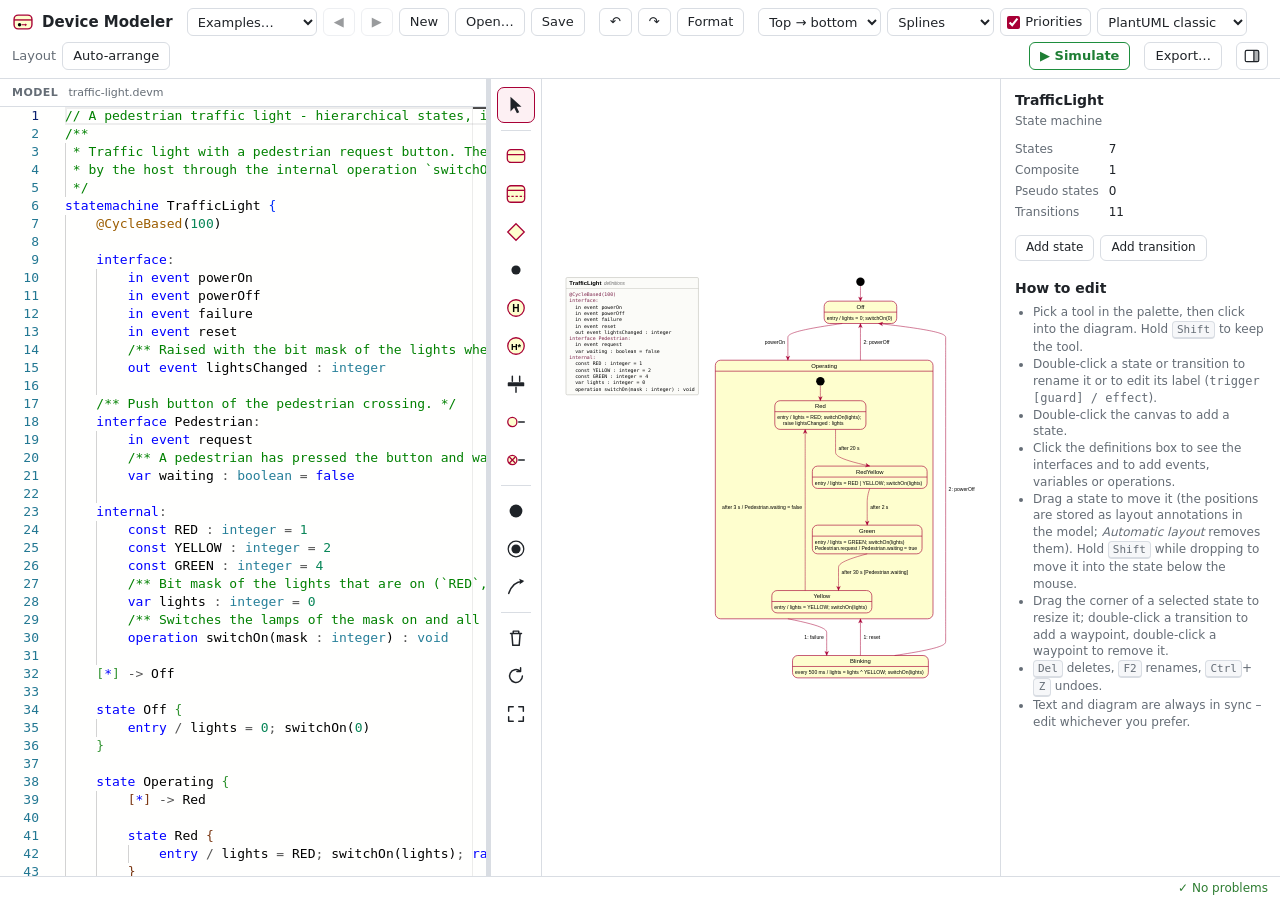
==== commit ac9e9779: "Pages: claude/device-modeling (32dd889972ab7aaf910d3ca041307dcc708c1826)" ====
--- a/claude-device-modeling/index.html
+++ b/claude-device-modeling/index.html
@@ -5,7 +5,7 @@
     <meta name="viewport" content="width=device-width, initial-scale=1.0" />
     <title>Device Modeler</title>
     <link rel="icon" href="data:image/svg+xml,%3Csvg xmlns='http://www.w3.org/2000/svg' viewBox='0 0 32 32'%3E%3Crect x='3' y='6' width='26' height='20' rx='6' fill='%23fefece' stroke='%23a80036' stroke-width='2'/%3E%3Cline x1='3' y1='13' x2='29' y2='13' stroke='%23a80036' stroke-width='2'/%3E%3C/svg%3E" />
-  <script type="module" crossorigin src="./assets/index-CovcWdsC.js"></script>
+  <script type="module" crossorigin src="./assets/index-BaCs9ube.js"></script>
   <link rel="stylesheet" crossorigin href="./assets/index-DStgtC1a.css">
 </head>
 <body>
